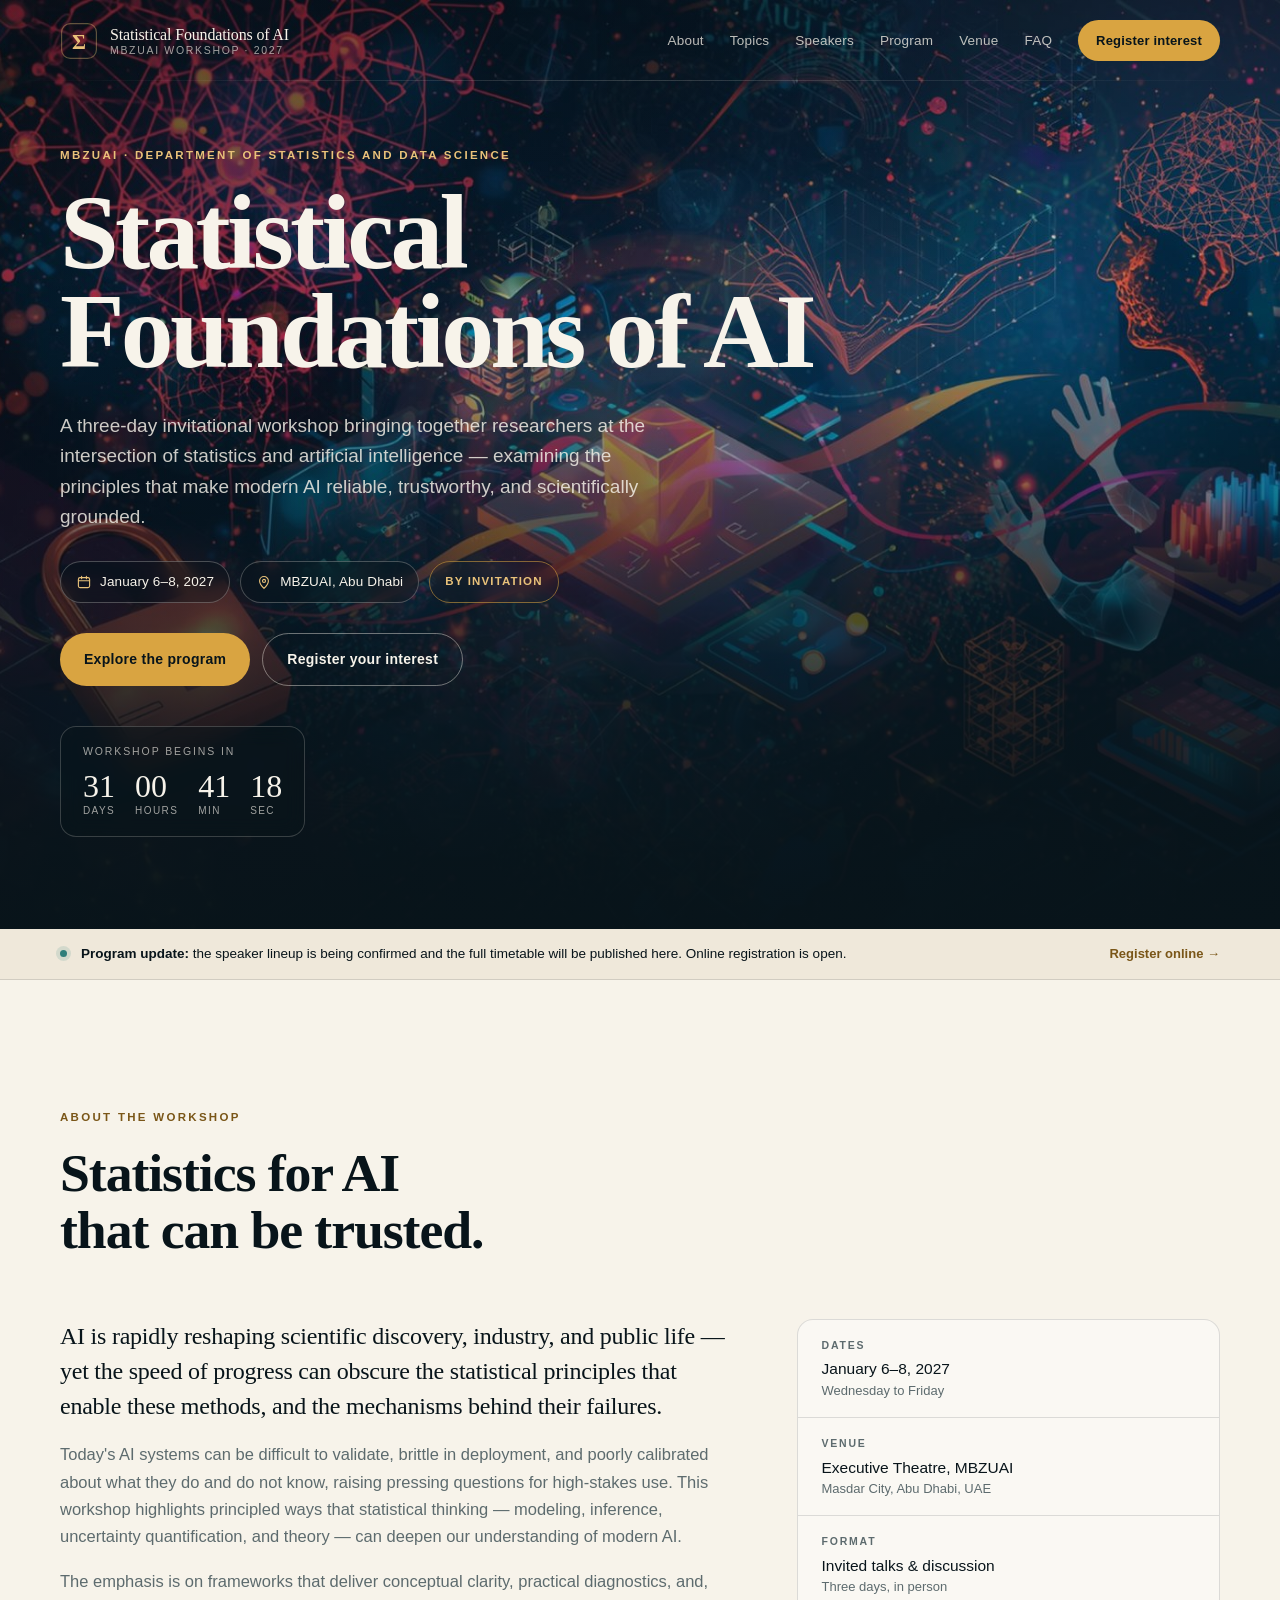
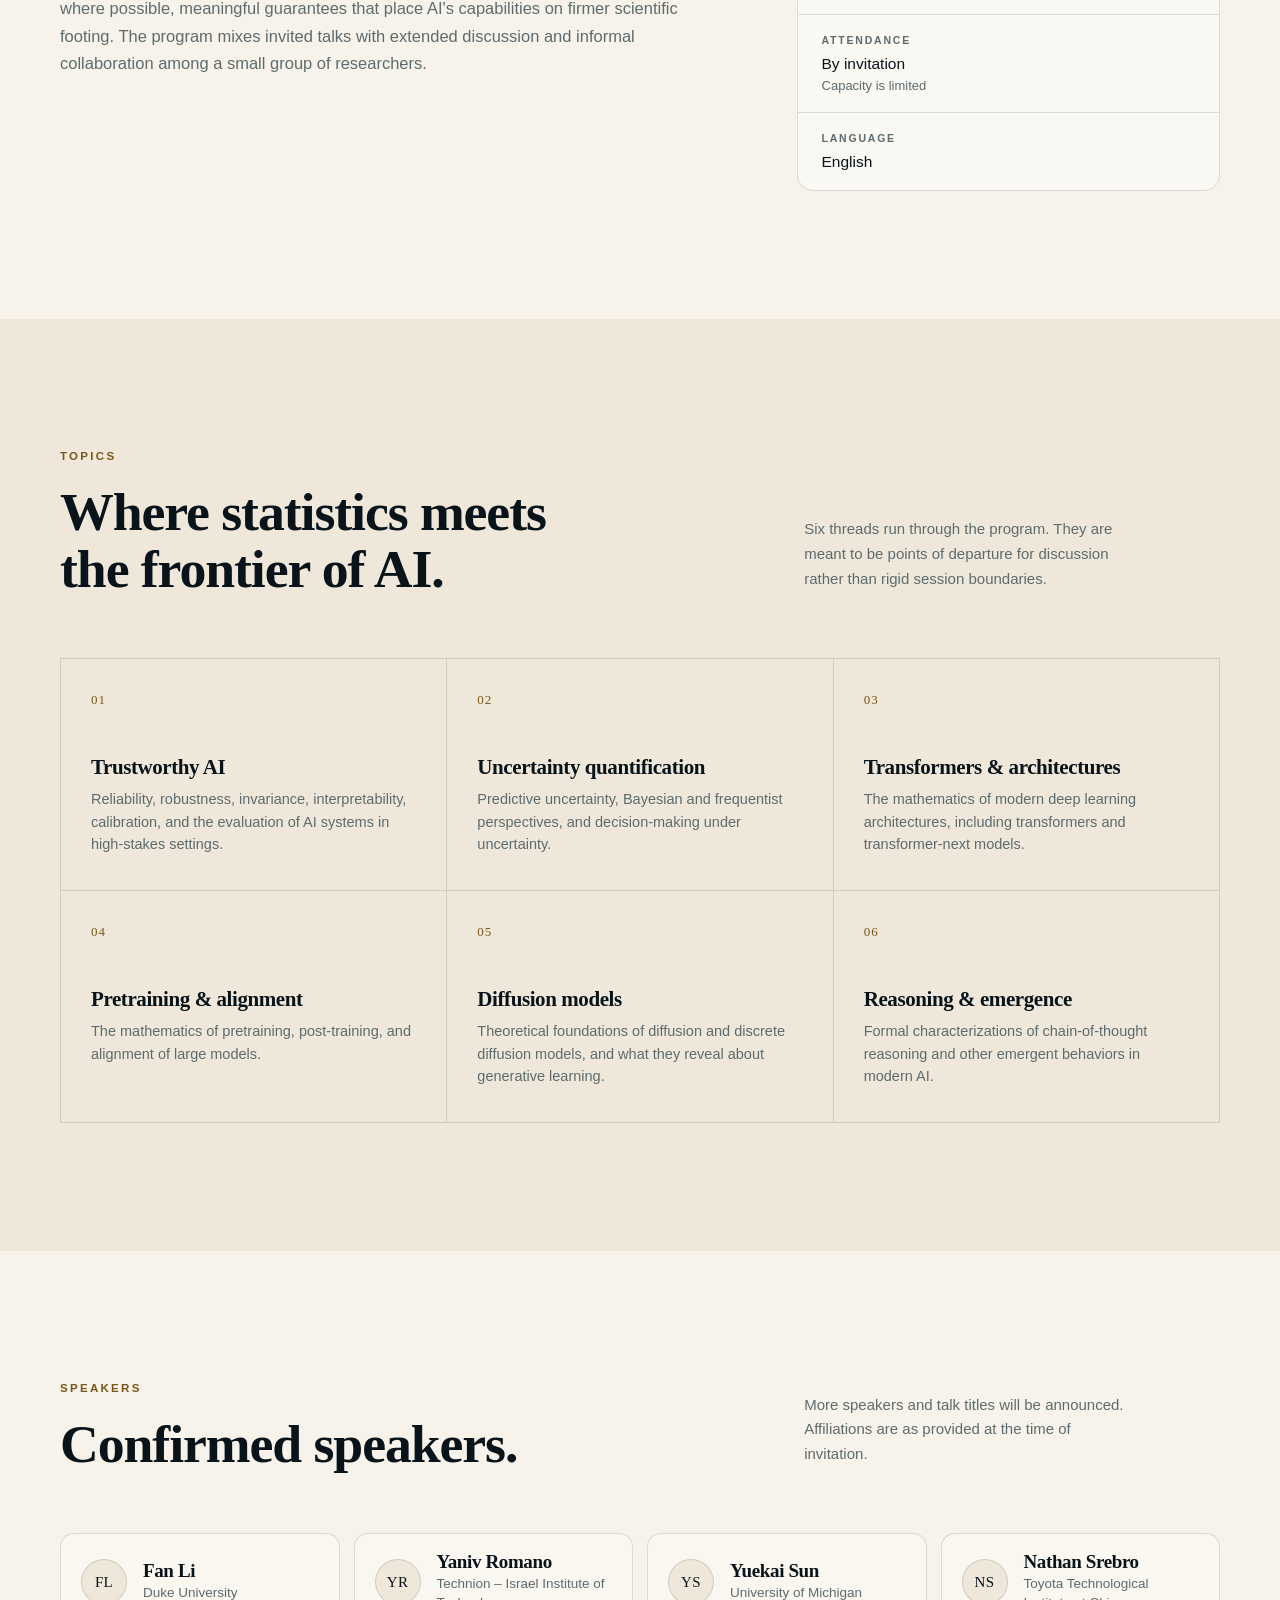
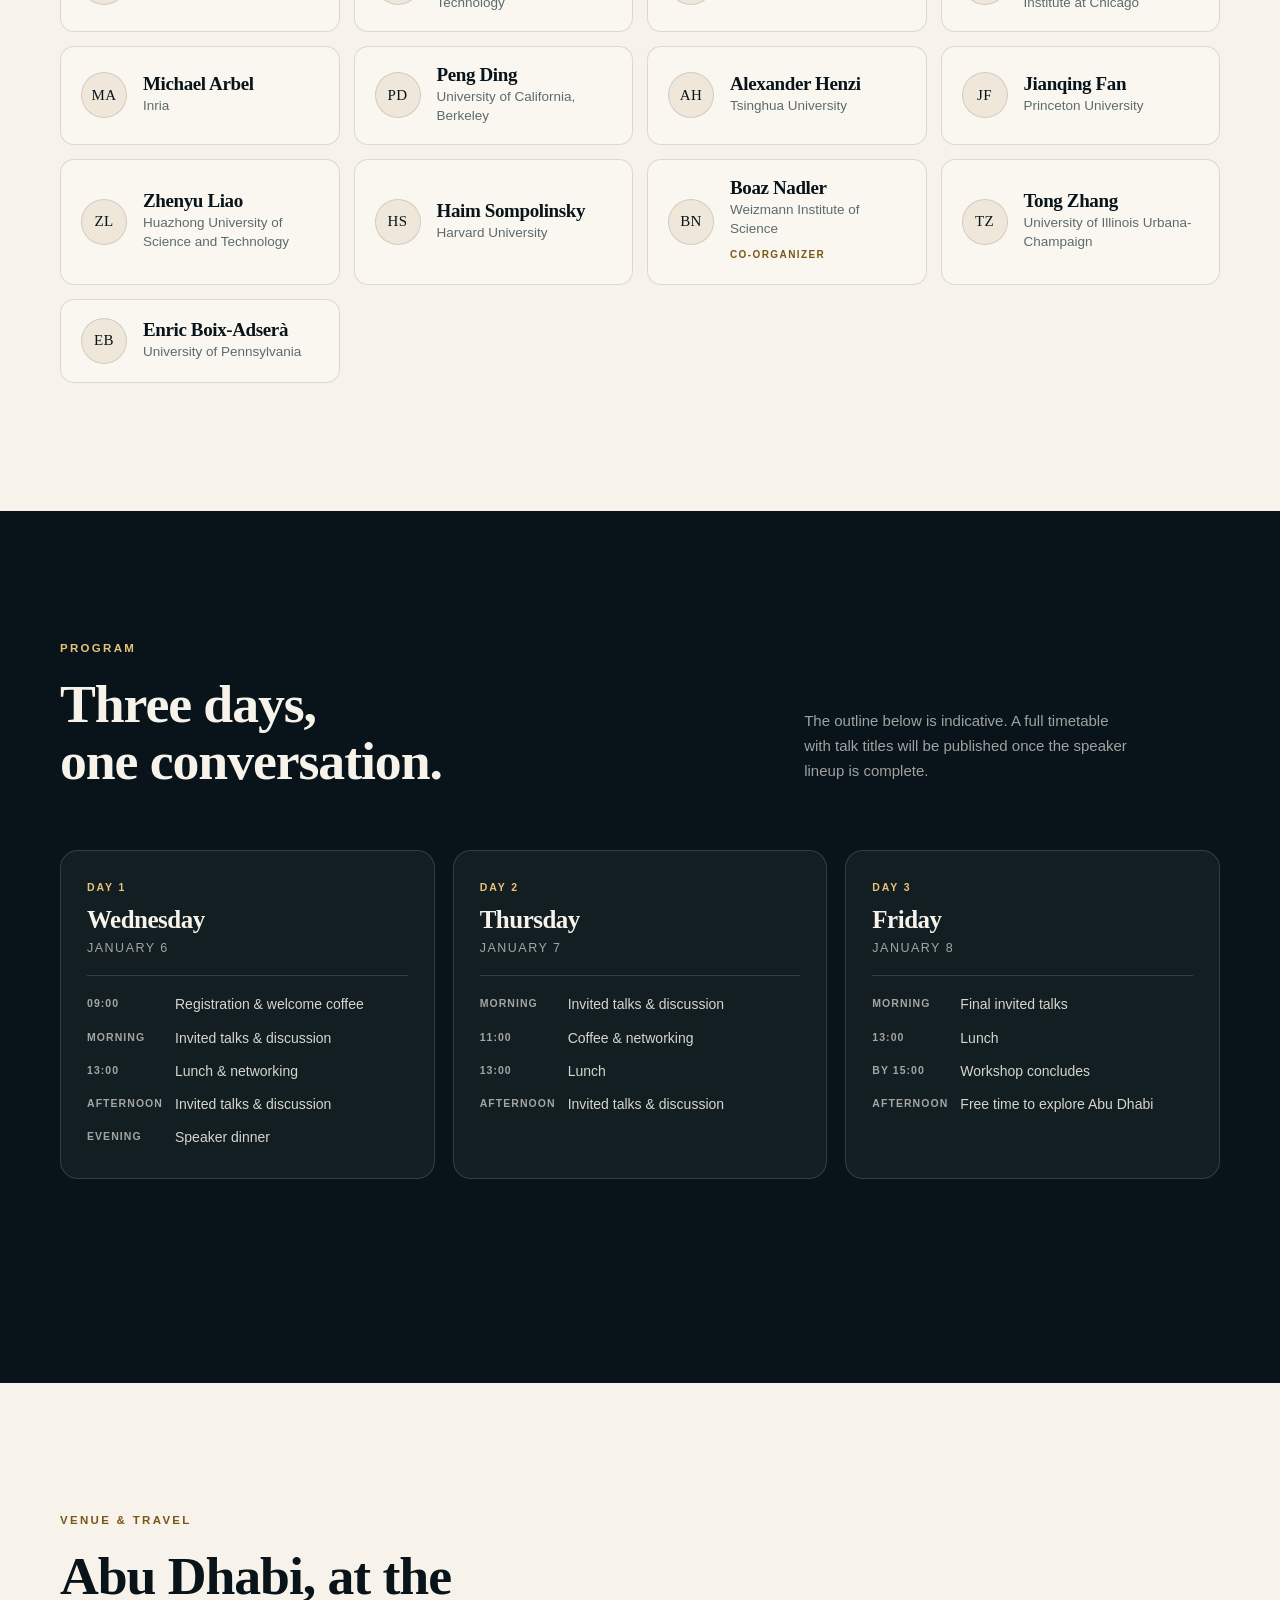
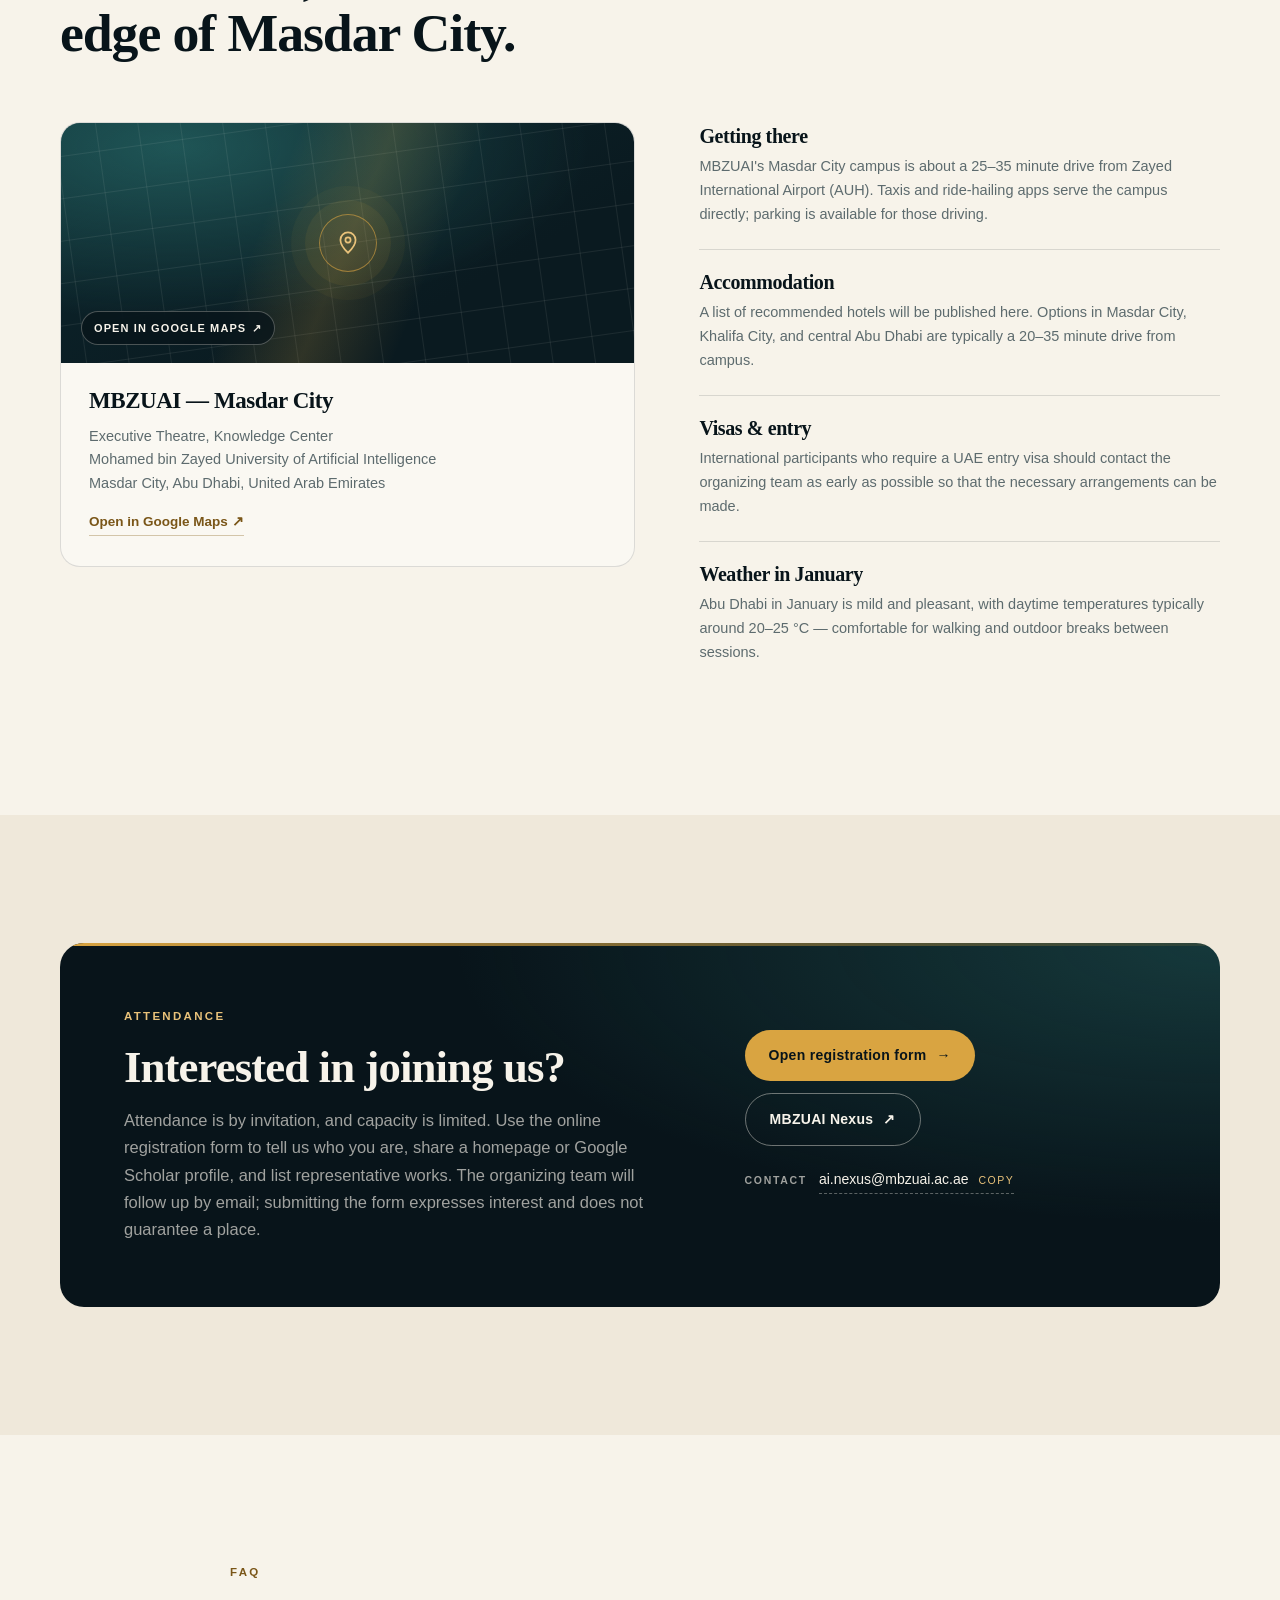
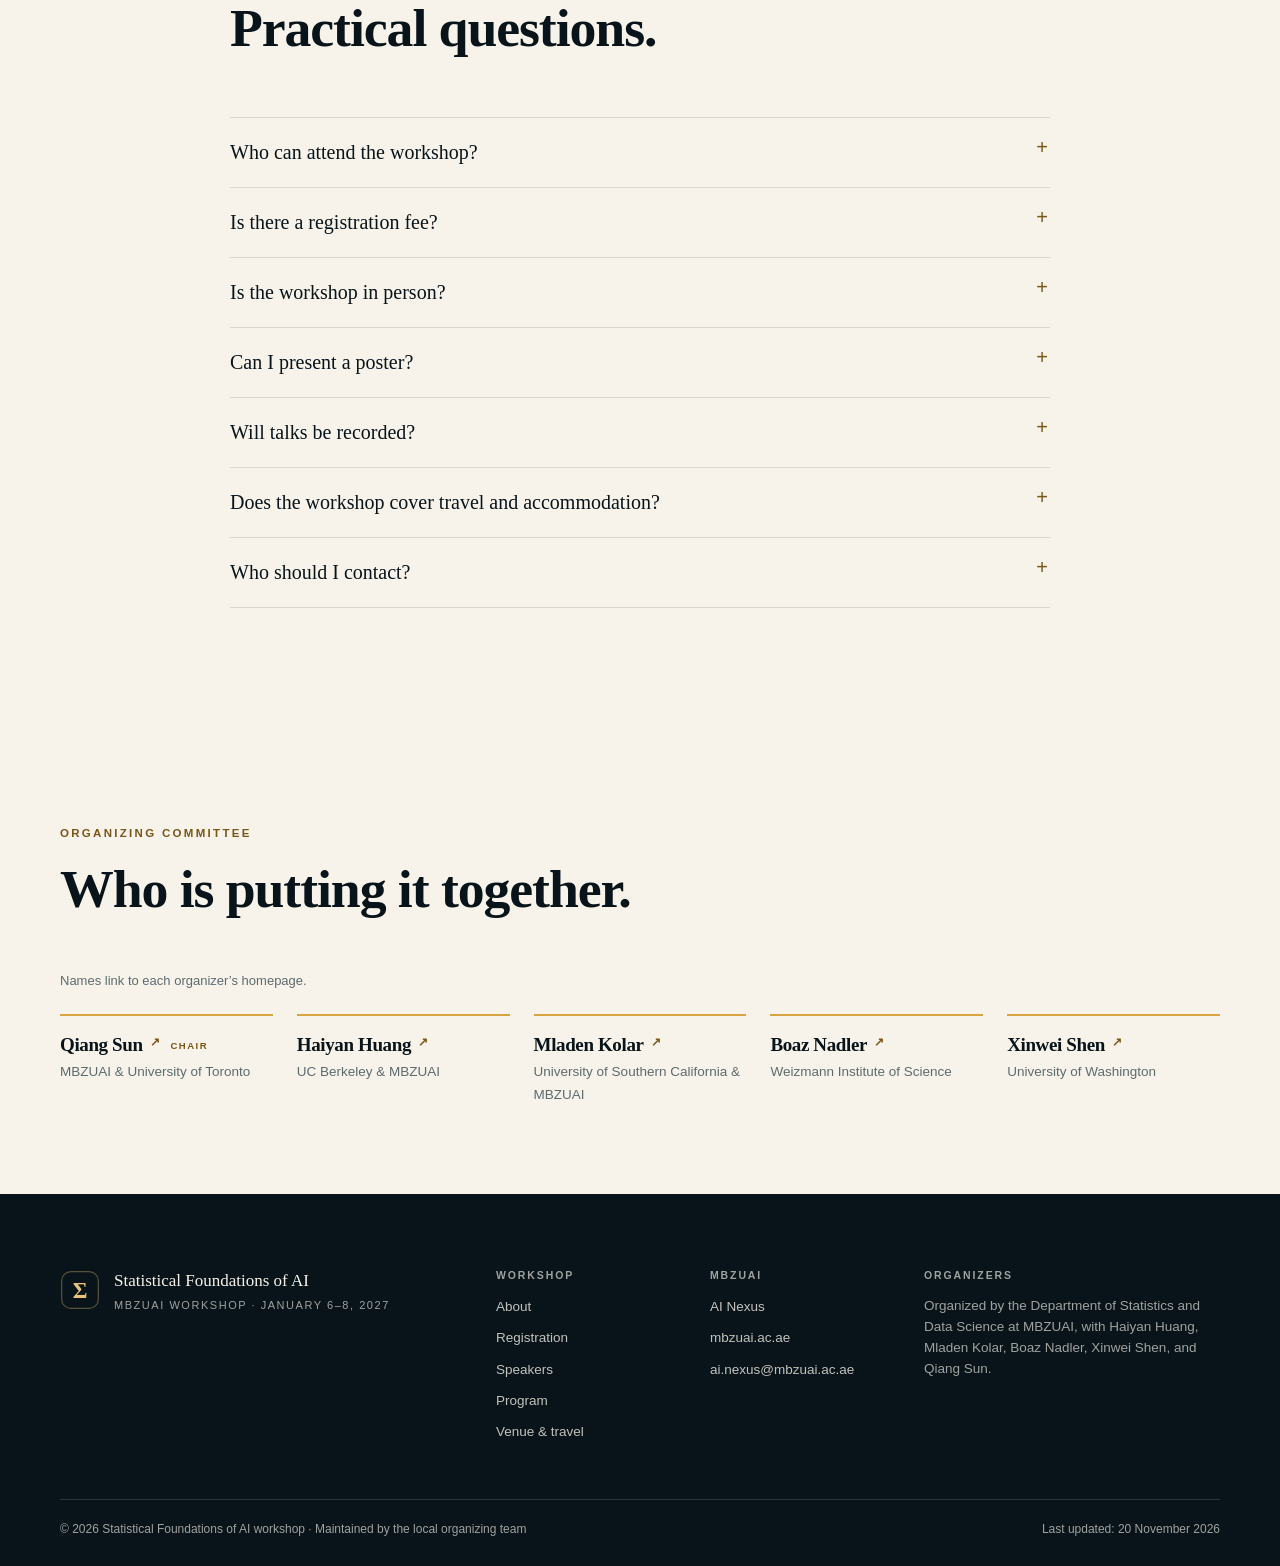
==== index.html @ e1aac590 "Add online registration form (FormSubmit to workshop chair) and thank-you page" ====
<!DOCTYPE html>
<html lang="en">
<head>
  <meta charset="utf-8">
  <meta name="viewport" content="width=device-width, initial-scale=1">
  <title>Statistical Foundations of AI · MBZUAI Workshop · January 6–8, 2027</title>
  <meta name="description" content="An invitation-only workshop at MBZUAI, Abu Dhabi, January 6–8, 2027, on the statistical foundations of modern AI: trustworthiness, uncertainty quantification, transformers, pretraining and alignment, diffusion models, and reasoning.">
  <meta name="theme-color" content="#08141a">
  <link rel="canonical" href="https://sfai-2027.vercel.app/">
  <meta name="color-scheme" content="dark light">
  <meta property="og:type" content="website">
  <meta property="og:url" content="https://sfai-2027.vercel.app/">
  <meta property="og:title" content="Statistical Foundations of AI · MBZUAI Workshop 2027">
  <meta property="og:description" content="January 6–8, 2027 · MBZUAI, Abu Dhabi. An invitation-only workshop on the statistical principles behind reliable, trustworthy AI.">
  <meta property="og:image" content="https://sfai-2027.vercel.app/assets/og.jpg">
  <meta property="og:image:width" content="1200">
  <meta property="og:image:height" content="630">
  <meta name="twitter:card" content="summary_large_image">
  <meta name="twitter:title" content="Statistical Foundations of AI · MBZUAI Workshop 2027">
  <meta name="twitter:description" content="January 6–8, 2027 · MBZUAI, Abu Dhabi. An invitation-only workshop on the statistical principles behind reliable, trustworthy AI.">
  <meta name="twitter:image" content="https://sfai-2027.vercel.app/assets/og.jpg">
  <link rel="icon" href="assets/favicon.svg" type="image/svg+xml">
  <link rel="apple-touch-icon" href="assets/apple-touch-icon.png">
  <link rel="preload" as="image" href="assets/hero.jpg">
  <link rel="stylesheet" href="assets/styles.css">
</head>
<body>
  <a class="skip-link" href="#main">Skip to content</a>

  <header class="site-header" id="site-header">
    <div class="shell header-inner">
      <a class="brand" href="#top" aria-label="Statistical Foundations of AI — home">
        <svg class="brand__mark" viewBox="0 0 48 48" aria-hidden="true" focusable="false">
          <rect x="2" y="2" width="44" height="44" rx="11" fill="none" stroke="currentColor" stroke-opacity=".38" stroke-width="1.5"/>
          <text x="24" y="33.5" text-anchor="middle" font-family="Georgia, 'Times New Roman', serif" font-size="27" font-weight="700" fill="currentColor">Σ</text>
        </svg>
        <span class="brand__text">
          <span class="brand__title">Statistical Foundations of AI</span>
          <span class="brand__sub">MBZUAI Workshop · 2027</span>
        </span>
      </a>

      <nav class="nav" id="nav" aria-label="Primary">
        <a href="#about">About</a>
        <a href="#topics">Topics</a>
        <a href="#speakers">Speakers</a>
        <a href="#program">Program</a>
        <a href="#venue">Venue</a>
        <a href="#faq">FAQ</a>
        <a class="nav__cta" href="register.html">Register interest</a>
      </nav>

      <button class="nav-toggle" id="nav-toggle" type="button" aria-expanded="false" aria-controls="nav" aria-label="Open menu">
        <span></span><span></span><span></span>
      </button>
    </div>
  </header>

  <main id="main">
    <section class="hero" id="top">
      <picture class="hero__media" aria-hidden="true">
        <source media="(max-width: 700px)" srcset="assets/hero-sm.jpg">
        <img src="assets/hero.jpg" alt="" width="1800" height="1012">
      </picture>
      <div class="hero__veil" aria-hidden="true"></div>

      <div class="shell hero__inner">
        <p class="eyebrow eyebrow--light" data-reveal>MBZUAI · Department of Statistics and Data Science</p>
        <h1 class="hero__title" data-reveal>Statistical <br>Foundations of&nbsp;AI</h1>
        <p class="hero__lede" data-reveal>
          A three-day invitational workshop bringing together researchers at the intersection of
          statistics and artificial intelligence — examining the principles that make modern AI
          reliable, trustworthy, and scientifically grounded.
        </p>

        <div class="hero__meta" data-reveal>
          <a class="chip chip--link" href="assets/stats-foundations-of-ai-2027.ics" download
             aria-label="Add January 6–8, 2027 to your calendar">
            <svg viewBox="0 0 20 20" aria-hidden="true"><rect x="3" y="4.5" width="14" height="12.5" rx="2" fill="none" stroke="currentColor" stroke-width="1.4"/><path d="M3 8.5h14M7 3v3M13 3v3" fill="none" stroke="currentColor" stroke-width="1.4" stroke-linecap="round"/></svg>
            January 6–8, 2027
          </a>
          <a class="chip chip--link" href="https://maps.google.com/?q=Mohamed+bin+Zayed+University+of+Artificial+Intelligence+Masdar+City"
             target="_blank" rel="noopener noreferrer"
             aria-label="Open MBZUAI, Abu Dhabi in Google Maps (opens in a new tab)">
            <svg viewBox="0 0 20 20" aria-hidden="true"><path d="M10 18s5.5-5.2 5.5-9.3A5.5 5.5 0 0 0 4.5 8.7C4.5 12.8 10 18 10 18Z" fill="none" stroke="currentColor" stroke-width="1.4"/><circle cx="10" cy="8.6" r="1.9" fill="none" stroke="currentColor" stroke-width="1.4"/></svg>
            MBZUAI, Abu Dhabi
          </a>
          <a class="chip chip--ghost chip--link" href="#register" aria-label="Attendance is by invitation — see registration information">
            By invitation
          </a>
        </div>

        <div class="hero__actions" data-reveal>
          <a class="btn btn--solid" href="#program">Explore the program</a>
          <a class="btn btn--line" href="register.html">Register your interest</a>
        </div>

        <div class="countdown" id="countdown" data-reveal hidden>
          <p class="countdown__label">Workshop begins in</p>
          <div class="countdown__units">
            <div class="countdown__unit"><span data-unit="days">--</span><small>days</small></div>
            <div class="countdown__unit"><span data-unit="hours">--</span><small>hours</small></div>
            <div class="countdown__unit"><span data-unit="minutes">--</span><small>min</small></div>
            <div class="countdown__unit"><span data-unit="seconds">--</span><small>sec</small></div>
          </div>
        </div>
      </div>
    </section>

    <div class="notice">
      <div class="shell notice__inner">
        <span class="notice__dot" aria-hidden="true"></span>
        <p><strong>Program update:</strong> the speaker lineup is being confirmed and the full timetable will be published here. Online registration is open.</p>
        <a href="register.html">Register online <span aria-hidden="true">→</span></a>
      </div>
    </div>

    <section class="section" id="about">
      <div class="shell">
        <div class="section-head" data-reveal>
          <p class="eyebrow">About the workshop</p>
          <h2 class="section-title">Statistics for AI that can be trusted.</h2>
        </div>

        <div class="about-grid">
          <div class="about-copy" data-reveal>
            <p class="lead">
              AI is rapidly reshaping scientific discovery, industry, and public life — yet the speed
              of progress can obscure the statistical principles that enable these methods, and the
              mechanisms behind their failures.
            </p>
            <p>
              Today's AI systems can be difficult to validate, brittle in deployment, and poorly
              calibrated about what they do and do not know, raising pressing questions for high-stakes
              use. This workshop highlights principled ways that statistical thinking — modeling,
              inference, uncertainty quantification, and theory — can deepen our understanding of
              modern AI.
            </p>
            <p>
              The emphasis is on frameworks that deliver conceptual clarity, practical diagnostics, and,
              where possible, meaningful guarantees that place AI's capabilities on firmer scientific
              footing. The program mixes invited talks with extended discussion and informal
              collaboration among a small group of researchers.
            </p>
          </div>

          <aside class="facts" aria-label="Key facts" data-reveal>
            <dl>
              <div class="fact">
                <dt>Dates</dt>
                <dd>January 6–8, 2027<br><span>Wednesday to Friday</span></dd>
              </div>
              <div class="fact">
                <dt>Venue</dt>
                <dd>Executive Theatre, MBZUAI<br><span>Masdar City, Abu Dhabi, UAE</span></dd>
              </div>
              <div class="fact">
                <dt>Format</dt>
                <dd>Invited talks &amp; discussion<br><span>Three days, in person</span></dd>
              </div>
              <div class="fact">
                <dt>Attendance</dt>
                <dd>By invitation<br><span>Capacity is limited</span></dd>
              </div>
              <div class="fact">
                <dt>Language</dt>
                <dd>English</dd>
              </div>
            </dl>
          </aside>
        </div>
      </div>
    </section>

    <section class="section section--tint" id="topics">
      <div class="shell">
        <div class="section-head section-head--split" data-reveal>
          <div>
            <p class="eyebrow">Topics</p>
            <h2 class="section-title">Where statistics meets the frontier of AI.</h2>
          </div>
          <p class="section-aside">Six threads run through the program. They are meant to be points of departure for discussion rather than rigid session boundaries.</p>
        </div>

        <ol class="topics">
          <li class="topic" data-reveal>
            <span class="topic__num" aria-hidden="true">01</span>
            <h3>Trustworthy AI</h3>
            <p>Reliability, robustness, invariance, interpretability, calibration, and the evaluation of AI systems in high-stakes settings.</p>
          </li>
          <li class="topic" data-reveal>
            <span class="topic__num" aria-hidden="true">02</span>
            <h3>Uncertainty quantification</h3>
            <p>Predictive uncertainty, Bayesian and frequentist perspectives, and decision-making under uncertainty.</p>
          </li>
          <li class="topic" data-reveal>
            <span class="topic__num" aria-hidden="true">03</span>
            <h3>Transformers &amp; architectures</h3>
            <p>The mathematics of modern deep learning architectures, including transformers and transformer-next models.</p>
          </li>
          <li class="topic" data-reveal>
            <span class="topic__num" aria-hidden="true">04</span>
            <h3>Pretraining &amp; alignment</h3>
            <p>The mathematics of pretraining, post-training, and alignment of large models.</p>
          </li>
          <li class="topic" data-reveal>
            <span class="topic__num" aria-hidden="true">05</span>
            <h3>Diffusion models</h3>
            <p>Theoretical foundations of diffusion and discrete diffusion models, and what they reveal about generative learning.</p>
          </li>
          <li class="topic" data-reveal>
            <span class="topic__num" aria-hidden="true">06</span>
            <h3>Reasoning &amp; emergence</h3>
            <p>Formal characterizations of chain-of-thought reasoning and other emergent behaviors in modern AI.</p>
          </li>
        </ol>
      </div>
    </section>

    <section class="section" id="speakers">
      <div class="shell">
        <div class="section-head section-head--split" data-reveal>
          <div>
            <p class="eyebrow">Speakers</p>
            <h2 class="section-title">Confirmed speakers.</h2>
          </div>
          <p class="section-aside">More speakers and talk titles will be announced. Affiliations are as provided at the time of invitation.</p>
        </div>

        <ul class="speakers">
          <li class="speaker" data-reveal>
            <span class="speaker__monogram" aria-hidden="true">FL</span>
            <div>
              <h3>Fan Li</h3>
              <p>Duke University</p>
            </div>
          </li>
          <li class="speaker" data-reveal>
            <span class="speaker__monogram" aria-hidden="true">YR</span>
            <div>
              <h3>Yaniv Romano</h3>
              <p>Technion – Israel Institute of Technology</p>
            </div>
          </li>
          <li class="speaker" data-reveal>
            <span class="speaker__monogram" aria-hidden="true">YS</span>
            <div>
              <h3>Yuekai Sun</h3>
              <p>University of Michigan</p>
            </div>
          </li>
          <li class="speaker" data-reveal>
            <span class="speaker__monogram" aria-hidden="true">NS</span>
            <div>
              <h3>Nathan Srebro</h3>
              <p>Toyota Technological Institute at Chicago</p>
            </div>
          </li>
          <li class="speaker" data-reveal>
            <span class="speaker__monogram" aria-hidden="true">MA</span>
            <div>
              <h3>Michael Arbel</h3>
              <p>Inria</p>
            </div>
          </li>
          <li class="speaker" data-reveal>
            <span class="speaker__monogram" aria-hidden="true">PD</span>
            <div>
              <h3>Peng Ding</h3>
              <p>University of California, Berkeley</p>
            </div>
          </li>
          <li class="speaker" data-reveal>
            <span class="speaker__monogram" aria-hidden="true">AH</span>
            <div>
              <h3>Alexander Henzi</h3>
              <p>Tsinghua University</p>
            </div>
          </li>
          <li class="speaker" data-reveal>
            <span class="speaker__monogram" aria-hidden="true">JF</span>
            <div>
              <h3>Jianqing Fan</h3>
              <p>Princeton University</p>
            </div>
          </li>
          <li class="speaker" data-reveal>
            <span class="speaker__monogram" aria-hidden="true">ZL</span>
            <div>
              <h3>Zhenyu Liao</h3>
              <p>Huazhong University of Science and Technology</p>
            </div>
          </li>
          <li class="speaker" data-reveal>
            <span class="speaker__monogram" aria-hidden="true">HS</span>
            <div>
              <h3>Haim Sompolinsky</h3>
              <p>Harvard University</p>
            </div>
          </li>
          <li class="speaker" data-reveal>
            <span class="speaker__monogram" aria-hidden="true">BN</span>
            <div>
              <h3>Boaz Nadler</h3>
              <p>Weizmann Institute of Science</p>
              <p class="speaker__tag">Co-organizer</p>
            </div>
          </li>
          <li class="speaker" data-reveal>
            <span class="speaker__monogram" aria-hidden="true">TZ</span>
            <div>
              <h3>Tong Zhang</h3>
              <p>University of Illinois Urbana-Champaign</p>
            </div>
          </li>
          <li class="speaker" data-reveal>
            <span class="speaker__monogram" aria-hidden="true">EB</span>
            <div>
              <h3>Enric Boix-Adserà</h3>
              <p>University of Pennsylvania</p>
            </div>
          </li>
        </ul>
      </div>
    </section>

    <section class="section section--dark" id="program">
      <div class="shell">
        <div class="section-head section-head--split" data-reveal>
          <div>
            <p class="eyebrow eyebrow--light">Program</p>
            <h2 class="section-title">Three days, one conversation.</h2>
          </div>
          <p class="section-aside">The outline below is indicative. A full timetable with talk titles will be published once the speaker lineup is complete.</p>
        </div>

        <div class="days">
          <article class="day" data-reveal>
            <header class="day__head">
              <span class="day__index">Day 1</span>
              <h3>Wednesday <span>January 6</span></h3>
            </header>
            <ul class="day__list">
              <li><span>09:00</span> Registration &amp; welcome coffee</li>
              <li><span>Morning</span> Invited talks &amp; discussion</li>
              <li><span>13:00</span> Lunch &amp; networking</li>
              <li><span>Afternoon</span> Invited talks &amp; discussion</li>
              <li><span>Evening</span> Speaker dinner</li>
            </ul>
          </article>

          <article class="day" data-reveal>
            <header class="day__head">
              <span class="day__index">Day 2</span>
              <h3>Thursday <span>January 7</span></h3>
            </header>
            <ul class="day__list">
              <li><span>Morning</span> Invited talks &amp; discussion</li>
              <li><span>11:00</span> Coffee &amp; networking</li>
              <li><span>13:00</span> Lunch</li>
              <li><span>Afternoon</span> Invited talks &amp; discussion</li>
            </ul>
          </article>

          <article class="day" data-reveal>
            <header class="day__head">
              <span class="day__index">Day 3</span>
              <h3>Friday <span>January 8</span></h3>
            </header>
            <ul class="day__list">
              <li><span>Morning</span> Final invited talks</li>
              <li><span>13:00</span> Lunch</li>
              <li><span>by 15:00</span> Workshop concludes</li>
              <li><span>Afternoon</span> Free time to explore Abu Dhabi</li>
            </ul>
          </article>
        </div>

        <p class="program-note" data-reveal>
          The Day 1 speaker dinner is by invitation. Poster session and discussion formats are being
          finalised; check back for the full program, <a href="assets/stats-foundations-of-ai-2027.ics" download>add the dates to your calendar</a>, or
          <a href="register.html">register your interest</a> to be notified.
        </p>
      </div>
    </section>

    <section class="section" id="venue">
      <div class="shell">
        <div class="section-head" data-reveal>
          <p class="eyebrow">Venue &amp; travel</p>
          <h2 class="section-title">Abu Dhabi, at the edge of Masdar City.</h2>
        </div>

        <div class="venue-grid">
          <div class="venue-card" data-reveal>
            <a class="venue-card__map" href="https://maps.google.com/?q=Mohamed+bin+Zayed+University+of+Artificial+Intelligence+Masdar+City" target="_blank" rel="noopener noreferrer" aria-label="Open MBZUAI in Google Maps (opens in a new tab)">
              <span class="venue-card__grid" aria-hidden="true"></span>
              <span class="venue-card__pin" aria-hidden="true">
                <svg viewBox="0 0 24 24" aria-hidden="true"><path d="M12 21s7-6.6 7-11.8A7 7 0 0 0 5 9.2C5 14.4 12 21 12 21Z" fill="none" stroke="currentColor" stroke-width="1.6"/><circle cx="12" cy="9.2" r="2.4" fill="none" stroke="currentColor" stroke-width="1.6"/></svg>
              </span>
              <span class="venue-card__map-label">Open in Google Maps <span aria-hidden="true">↗</span></span>
            </a>
            <div class="venue-card__body">
              <h3>MBZUAI — Masdar City</h3>
              <p class="venue-card__address">
                Executive Theatre, Knowledge Center<br>
                Mohamed bin Zayed University of Artificial Intelligence<br>
                Masdar City, Abu Dhabi, United Arab Emirates
              </p>
              <a class="text-link" href="https://maps.google.com/?q=Mohamed+bin+Zayed+University+of+Artificial+Intelligence+Masdar+City" target="_blank" rel="noopener noreferrer">
                Open in Google Maps <span aria-hidden="true">↗</span>
              </a>
            </div>
          </div>

          <div class="venue-info" data-reveal>
            <div class="venue-info__item">
              <h3>Getting there</h3>
              <p>MBZUAI's Masdar City campus is about a 25–35 minute drive from Zayed International Airport (AUH). Taxis and ride-hailing apps serve the campus directly; parking is available for those driving.</p>
            </div>
            <div class="venue-info__item">
              <h3>Accommodation</h3>
              <p>A list of recommended hotels will be published here. Options in Masdar City, Khalifa City, and central Abu Dhabi are typically a 20–35 minute drive from campus.</p>
            </div>
            <div class="venue-info__item">
              <h3>Visas &amp; entry</h3>
              <p>International participants who require a UAE entry visa should contact the organizing team as early as possible so that the necessary arrangements can be made.</p>
            </div>
            <div class="venue-info__item">
              <h3>Weather in January</h3>
              <p>Abu Dhabi in January is mild and pleasant, with daytime temperatures typically around 20–25&nbsp;°C — comfortable for walking and outdoor breaks between sessions.</p>
            </div>
          </div>
        </div>
      </div>
    </section>

    <section class="section section--tint" id="register">
      <div class="shell">
        <div class="register" data-reveal>
          <div class="register__copy">
            <p class="eyebrow">Attendance</p>
            <h2>Interested in joining us?</h2>
            <p>
              Attendance is by invitation, and capacity is limited. Use the online registration form to
              tell us who you are, share a homepage or Google Scholar profile, and list representative
              works. The organizing team will follow up by email; submitting the form expresses interest
              and does not guarantee a place.
            </p>
          </div>
          <div class="register__actions">
            <a class="btn btn--solid" href="register.html">
              Open registration form <span aria-hidden="true">→</span>
            </a>
            <a class="btn btn--line" href="https://ai-nexus.mbzuai.ac.ae/" target="_blank" rel="noopener noreferrer">
              MBZUAI Nexus <span aria-hidden="true">↗</span>
            </a>
            <p class="register__contact">
              <span>Contact</span>
              <button class="copy-email" type="button" data-email="ai.nexus@mbzuai.ac.ae">
                <span class="copy-email__text">ai.nexus@mbzuai.ac.ae</span>
                <span class="copy-email__hint" aria-live="polite">Copy</span>
              </button>
            </p>
            <p class="copy-status" role="status" aria-live="polite"></p>
          </div>
        </div>
      </div>
    </section>

    <section class="section" id="faq">
      <div class="shell shell--narrow">
        <div class="section-head" data-reveal>
          <p class="eyebrow">FAQ</p>
          <h2 class="section-title">Practical questions.</h2>
        </div>

        <div class="faq" data-reveal>
          <details>
            <summary>Who can attend the workshop?</summary>
            <p>Attendance is by invitation. The workshop is designed for invited speakers, poster presenters, and a limited number of participants from MBZUAI and the wider research community. If you would like to attend, email the organizing team.</p>
          </details>
          <details>
            <summary>Is there a registration fee?</summary>
            <p>There is no registration fee. Attendance is by invitation, and capacity is limited.</p>
          </details>
          <details>
            <summary>Is the workshop in person?</summary>
            <p>Yes. The workshop will be held in person at MBZUAI's Masdar City campus in Abu Dhabi.</p>
          </details>
          <details>
            <summary>Can I present a poster?</summary>
            <p>A poster session is planned. Poster invitations are handled by the organizing team; details will be announced here. You can also register your interest by email.</p>
          </details>
          <details>
            <summary>Will talks be recorded?</summary>
            <p>Select sessions may be recorded and published after the workshop, subject to each speaker's consent. Recording details will be confirmed closer to the event.</p>
          </details>
          <details>
            <summary>Does the workshop cover travel and accommodation?</summary>
            <p>For invited speakers, the organizers arrange travel and accommodation. Other participants are responsible for their own travel arrangements.</p>
          </details>
          <details>
            <summary>Who should I contact?</summary>
            <p>Email <a href="mailto:ai.nexus@mbzuai.ac.ae">ai.nexus@mbzuai.ac.ae</a> with the subject line “Stats Foundations of AI 2027”, or contact the chair, Qiang Sun, through MBZUAI.</p>
          </details>
        </div>
      </div>
    </section>

    <section class="section section--tight" id="organizers">
      <div class="shell">
        <div class="section-head" data-reveal>
          <p class="eyebrow">Organizing committee</p>
          <h2 class="section-title">Who is putting it together.</h2>
        </div>
        <p class="organizers-note">Names link to each organizer’s homepage.</p>
        <ul class="organizers">
          <li data-reveal>
            <h3><a class="organizer-link" href="https://sites.google.com/view/qsun" target="_blank" rel="noopener noreferrer" title="Qiang Sun — homepage">Qiang Sun <span class="organizer-link__icon" aria-hidden="true">↗</span></a> <span class="role">Chair</span></h3>
            <p>MBZUAI &amp; University of Toronto</p>
          </li>
          <li data-reveal>
            <h3><a class="organizer-link" href="https://statistics.berkeley.edu/people/haiyan-huang" target="_blank" rel="noopener noreferrer" title="Haiyan Huang — UC Berkeley profile">Haiyan Huang <span class="organizer-link__icon" aria-hidden="true">↗</span></a></h3>
            <p>UC Berkeley &amp; MBZUAI</p>
          </li>
          <li data-reveal>
            <h3><a class="organizer-link" href="https://mkolar.coffeejunkies.org/" target="_blank" rel="noopener noreferrer" title="Mladen Kolar — homepage">Mladen Kolar <span class="organizer-link__icon" aria-hidden="true">↗</span></a></h3>
            <p>University of Southern California &amp; MBZUAI</p>
          </li>
          <li data-reveal>
            <h3><a class="organizer-link" href="https://www.weizmann.ac.il/math/nadler/" target="_blank" rel="noopener noreferrer" title="Boaz Nadler — Weizmann homepage">Boaz Nadler <span class="organizer-link__icon" aria-hidden="true">↗</span></a></h3>
            <p>Weizmann Institute of Science</p>
          </li>
          <li data-reveal>
            <h3><a class="organizer-link" href="https://xinweishen.netlify.app/" target="_blank" rel="noopener noreferrer" title="Xinwei Shen — homepage">Xinwei Shen <span class="organizer-link__icon" aria-hidden="true">↗</span></a></h3>
            <p>University of Washington</p>
          </li>
        </ul>
      </div>
    </section>
  </main>

  <footer class="site-footer">
    <div class="shell footer-grid">
      <div class="footer-brand">
        <svg class="brand__mark" viewBox="0 0 48 48" aria-hidden="true" focusable="false">
          <rect x="2" y="2" width="44" height="44" rx="11" fill="none" stroke="currentColor" stroke-opacity=".35" stroke-width="1.5"/>
          <text x="24" y="33.5" text-anchor="middle" font-family="Georgia, 'Times New Roman', serif" font-size="27" font-weight="700" fill="currentColor">Σ</text>
        </svg>
        <p>Statistical Foundations of AI<br><span>MBZUAI Workshop · January 6–8, 2027</span></p>
      </div>

      <div class="footer-col">
        <h4>Workshop</h4>
        <a href="#about">About</a>
        <a href="register.html">Registration</a>
        <a href="#speakers">Speakers</a>
        <a href="#program">Program</a>
        <a href="#venue">Venue &amp; travel</a>
      </div>

      <div class="footer-col">
        <h4>MBZUAI</h4>
        <a href="https://ai-nexus.mbzuai.ac.ae/" target="_blank" rel="noopener noreferrer">AI Nexus</a>
        <a href="https://mbzuai.ac.ae/" target="_blank" rel="noopener noreferrer">mbzuai.ac.ae</a>
        <a href="mailto:ai.nexus@mbzuai.ac.ae">ai.nexus@mbzuai.ac.ae</a>
      </div>

      <div class="footer-col footer-col--wide">
        <h4>Organizers</h4>
        <p>Organized by the Department of Statistics and Data Science at MBZUAI, with Haiyan Huang, Mladen Kolar, Boaz Nadler, Xinwei Shen, and Qiang Sun.</p>
      </div>
    </div>
    <div class="shell footer-bottom">
      <p>© <span id="year">2026</span> Statistical Foundations of AI workshop · Maintained by the local organizing team</p>
      <p class="footer-updated">Last updated: 20 November 2026</p>
    </div>
  </footer>

  <script src="assets/main.js" defer></script>

  <script type="application/ld+json">
  {
    "@context": "https://schema.org",
    "@type": "Event",
    "name": "Statistical Foundations of AI",
    "description": "An invitational workshop at MBZUAI on the statistical foundations of modern AI: trustworthiness, uncertainty quantification, transformers, pretraining and alignment, diffusion models, and reasoning.",
    "startDate": "2027-01-06T09:00:00+04:00",
    "endDate": "2027-01-08T15:00:00+04:00",
    "eventAttendanceMode": "https://schema.org/OfflineEventAttendanceMode",
    "eventStatus": "https://schema.org/EventScheduled",
    "location": {
      "@type": "Place",
      "name": "MBZUAI — Masdar City",
      "address": {
        "@type": "PostalAddress",
        "streetAddress": "Executive Theatre, Knowledge Center, Masdar City",
        "addressLocality": "Abu Dhabi",
        "addressCountry": "AE"
      }
    },
    "organizer": [
      { "@type": "Organization", "name": "MBZUAI Department of Statistics and Data Science", "url": "https://mbzuai.ac.ae/" },
      { "@type": "Person", "name": "Qiang Sun" }
    ],
    "image": "https://sfai-2027.vercel.app/assets/og.jpg",
    "url": "https://sfai-2027.vercel.app/"
  }
  </script>
</body>
</html>
---- assets/styles.css ----
/* ==========================================================================
   Statistical Foundations of AI — MBZUAI Workshop, January 6–8, 2027
   ========================================================================== */

:root {
  --ink: #08141a;
  --ink-soft: #0d2026;
  --ink-3: #143038;
  --paper: #f7f3ea;
  --paper-2: #efe8da;
  --sand: #e6dbc5;
  --amber: #d9a441;
  --amber-soft: #e9c27a;
  --amber-ink: #7a5618;
  --teal: #2f7e7a;
  --muted: #5d6b6e;
  --muted-light: rgba(247, 243, 234, 0.64);
  --line: rgba(8, 20, 26, 0.13);
  --line-light: rgba(247, 243, 234, 0.15);

  --serif: "Iowan Old Style", "Charter", "Georgia", "Times New Roman", serif;
  --sans: -apple-system, BlinkMacSystemFont, "Segoe UI", "Helvetica Neue", Arial, sans-serif;

  --shell: 1160px;
  --gutter: clamp(20px, 5vw, 52px);
  --radius: 16px;
}

*,
*::before,
*::after { box-sizing: border-box; }

html {
  scroll-behavior: smooth;
  -webkit-text-size-adjust: 100%;
}

body {
  margin: 0;
  background: var(--paper);
  color: var(--ink);
  font-family: var(--sans);
  font-size: 16.5px;
  line-height: 1.65;
  -webkit-font-smoothing: antialiased;
  text-rendering: optimizeLegibility;
}

::selection { background: var(--amber); color: var(--ink); }

img { max-width: 100%; display: block; }

a { color: inherit; }

h1, h2, h3, h4 {
  margin: 0;
  font-family: var(--serif);
  font-weight: 600;
  line-height: 1.06;
  letter-spacing: -0.02em;
}

p { margin: 0; }

ul, ol { margin: 0; padding: 0; }

button { font: inherit; }

:focus-visible {
  outline: 2px solid var(--amber);
  outline-offset: 3px;
  border-radius: 4px;
}

.shell {
  width: min(var(--shell), calc(100% - var(--gutter) * 2));
  margin-inline: auto;
}

.shell--narrow { width: min(820px, calc(100% - var(--gutter) * 2)); }

.skip-link {
  position: fixed;
  top: 10px;
  left: 10px;
  z-index: 200;
  padding: 10px 16px;
  border-radius: 8px;
  background: var(--amber);
  color: var(--ink);
  font-size: 14px;
  font-weight: 600;
  text-decoration: none;
  transform: translateY(-200%);
  transition: transform 0.2s ease;
}
.skip-link:focus { transform: none; }

/* --------------------------------------------------------------------------
   Header
   -------------------------------------------------------------------------- */

.site-header {
  position: fixed;
  inset: 0 0 auto 0;
  z-index: 100;
  padding-block: 20px;
  color: var(--paper);
  transition: background 0.35s ease, padding 0.35s ease, box-shadow 0.35s ease;
}

.site-header::after {
  content: "";
  position: absolute;
  inset: auto 0 0 0;
  height: 1px;
  background: linear-gradient(90deg, transparent, rgba(247, 243, 234, 0.18), transparent);
  opacity: 1;
  transition: opacity 0.3s ease;
}

.site-header.is-scrolled {
  padding-block: 12px;
  background: rgba(8, 20, 26, 0.9);
  -webkit-backdrop-filter: blur(14px);
  backdrop-filter: blur(14px);
  box-shadow: 0 10px 40px rgba(0, 0, 0, 0.28);
}

.site-header.is-scrolled::after { opacity: 0; }

.header-inner {
  display: flex;
  align-items: center;
  justify-content: space-between;
  gap: 24px;
}

.brand {
  display: inline-flex;
  align-items: center;
  gap: 12px;
  text-decoration: none;
  min-width: 0;
}

.brand__mark {
  width: 38px;
  height: 38px;
  flex: none;
  color: var(--amber-soft);
}

.brand__text { display: grid; line-height: 1.2; }

.brand__title {
  font-family: var(--serif);
  font-size: 16px;
  letter-spacing: -0.01em;
  white-space: nowrap;
}

.brand__sub {
  font-size: 10.5px;
  letter-spacing: 0.16em;
  text-transform: uppercase;
  color: var(--muted-light);
  white-space: nowrap;
}

.nav {
  display: flex;
  align-items: center;
  gap: 26px;
}

.nav > a {
  font-size: 13.5px;
  letter-spacing: 0.015em;
  text-decoration: none;
  color: rgba(247, 243, 234, 0.76);
  transition: color 0.2s ease;
}

.nav > a:hover { color: var(--paper); }

.nav .nav__cta {
  color: var(--ink);
  background: var(--amber);
  padding: 10px 18px;
  border-radius: 999px;
  font-weight: 600;
  font-size: 13px;
  transition: background 0.2s ease, transform 0.2s ease;
}

.nav .nav__cta:hover {
  background: var(--amber-soft);
  transform: translateY(-1px);
}

.nav-toggle {
  display: none;
  width: 42px;
  height: 42px;
  padding: 11px 9px;
  border: 1px solid rgba(247, 243, 234, 0.28);
  border-radius: 10px;
  background: transparent;
  cursor: pointer;
  flex-direction: column;
  justify-content: space-between;
}

.nav-toggle span {
  display: block;
  height: 1.5px;
  background: var(--paper);
  border-radius: 2px;
  transition: transform 0.25s ease, opacity 0.2s ease;
}

.nav-toggle[aria-expanded="true"] span:nth-child(1) { transform: translateY(7px) rotate(45deg); }
.nav-toggle[aria-expanded="true"] span:nth-child(2) { opacity: 0; }
.nav-toggle[aria-expanded="true"] span:nth-child(3) { transform: translateY(-7px) rotate(-45deg); }

/* --------------------------------------------------------------------------
   Hero
   -------------------------------------------------------------------------- */

.hero {
  position: relative;
  display: flex;
  align-items: flex-end;
  min-height: min(940px, 100svh);
  padding: calc(120px + 2vw) 0 clamp(56px, 8vw, 92px);
  color: var(--paper);
  overflow: hidden;
  background: var(--ink);
}

.hero__media {
  position: absolute;
  inset: 0;
  z-index: 0;
}

.hero__media img {
  width: 100%;
  height: 100%;
  object-fit: cover;
  object-position: center;
}

.hero__veil {
  position: absolute;
  inset: 0;
  z-index: 1;
  background:
    linear-gradient(180deg, rgba(8, 20, 26, 0.42) 0%, rgba(8, 20, 26, 0.12) 32%, rgba(8, 20, 26, 0.72) 74%, rgba(8, 20, 26, 0.96) 100%),
    radial-gradient(120% 80% at 15% 20%, rgba(8, 20, 26, 0.35), transparent 60%);
}

.hero__inner {
  position: relative;
  z-index: 2;
  min-width: 0;
  width: min(var(--shell), calc(100% - var(--gutter) * 2));
}

.eyebrow {
  margin: 0 0 18px;
  font-size: 11.5px;
  font-weight: 600;
  letter-spacing: 0.2em;
  text-transform: uppercase;
  color: var(--amber-ink);
}

.eyebrow--light { color: var(--amber-soft); }

.hero__title {
  max-width: 15ch;
  font-size: clamp(3.1rem, 8.6vw, 6.6rem);
  line-height: 0.94;
  letter-spacing: -0.035em;
  font-weight: 600;
  text-wrap: balance;
  margin-bottom: clamp(20px, 3vw, 30px);
}

.hero__lede {
  max-width: 620px;
  font-size: clamp(16px, 1.5vw, 19px);
  line-height: 1.6;
  color: rgba(247, 243, 234, 0.82);
}

.hero__meta {
  display: flex;
  flex-wrap: wrap;
  gap: 10px;
  margin-top: 28px;
}

.chip {
  display: inline-flex;
  align-items: center;
  gap: 8px;
  padding: 9px 15px;
  border: 1px solid rgba(247, 243, 234, 0.26);
  border-radius: 999px;
  background: rgba(8, 20, 26, 0.32);
  -webkit-backdrop-filter: blur(8px);
  backdrop-filter: blur(8px);
  font-size: 13.5px;
  letter-spacing: 0.01em;
  color: var(--paper);
}

.chip svg { width: 16px; height: 16px; flex: none; color: var(--amber-soft); }

a.chip { text-decoration: none; }

.chip--link {
  cursor: pointer;
  transition: background 0.2s ease, border-color 0.2s ease, color 0.2s ease, transform 0.2s ease;
}

.chip--link:hover,
.chip--link:focus-visible {
  background: rgba(217, 164, 65, 0.22);
  border-color: var(--amber);
  transform: translateY(-1px);
}

.chip--ghost.chip--link:hover,
.chip--ghost.chip--link:focus-visible {
  color: var(--amber-soft);
}

.chip--ghost {
  background: transparent;
  border-color: rgba(217, 164, 65, 0.55);
  color: var(--amber-soft);
  letter-spacing: 0.1em;
  text-transform: uppercase;
  font-size: 11.5px;
  font-weight: 600;
}

.hero__actions {
  display: flex;
  flex-wrap: wrap;
  gap: 12px;
  margin-top: 30px;
}

.btn {
  display: inline-flex;
  align-items: center;
  gap: 10px;
  padding: 14px 24px;
  border-radius: 999px;
  font-size: 14px;
  font-weight: 600;
  letter-spacing: 0.02em;
  text-decoration: none;
  transition: transform 0.2s ease, background 0.2s ease, border-color 0.2s ease, color 0.2s ease;
}

.btn--solid {
  background: var(--amber);
  color: var(--ink);
}

.btn--solid:hover {
  background: var(--amber-soft);
  transform: translateY(-2px);
}

.btn--solid.is-copied {
  background: var(--teal);
  color: var(--paper);
}

.btn--line {
  border: 1px solid rgba(247, 243, 234, 0.42);
  color: var(--paper);
}

.btn--line:hover {
  border-color: var(--paper);
  background: rgba(247, 243, 234, 0.08);
  transform: translateY(-2px);
}

.btn--dark-text { color: var(--ink); border-color: rgba(8, 20, 26, 0.3); }
.btn--dark-text:hover { border-color: var(--ink); background: rgba(8, 20, 26, 0.06); }

.countdown {
  display: inline-grid;
  gap: 10px;
  margin-top: 40px;
  padding: 16px 22px;
  border: 1px solid rgba(247, 243, 234, 0.2);
  border-radius: 16px;
  background: rgba(8, 20, 26, 0.4);
  -webkit-backdrop-filter: blur(10px);
  backdrop-filter: blur(10px);
}

.countdown[hidden] { display: none; }

.countdown__label {
  margin: 0;
  font-size: 10.5px;
  letter-spacing: 0.18em;
  text-transform: uppercase;
  color: var(--muted-light);
}

.countdown__units {
  display: flex;
  align-items: baseline;
  gap: 20px;
}

.countdown__unit { display: grid; gap: 1px; }

.countdown__unit span {
  font-family: var(--serif);
  font-size: clamp(24px, 3.4vw, 32px);
  line-height: 1;
  font-variant-numeric: tabular-nums;
  color: var(--paper);
}

.countdown__unit small {
  font-size: 10px;
  letter-spacing: 0.14em;
  text-transform: uppercase;
  color: var(--muted-light);
}

/* --------------------------------------------------------------------------
   Notice band
   -------------------------------------------------------------------------- */

.notice {
  background: var(--paper-2);
  border-bottom: 1px solid var(--line);
}

.notice__inner {
  display: flex;
  align-items: center;
  gap: 14px;
  padding-block: 14px;
  font-size: 13.5px;
  color: var(--ink);
}

.notice__dot {
  width: 7px;
  height: 7px;
  flex: none;
  border-radius: 50%;
  background: var(--teal);
  box-shadow: 0 0 0 4px rgba(47, 126, 122, 0.14);
}

.notice p { margin: 0; flex: 1; }
.notice p strong { font-weight: 600; }

.notice a {
  flex: none;
  font-size: 13px;
  font-weight: 600;
  color: var(--amber-ink);
  text-decoration: none;
  white-space: nowrap;
}

.notice a:hover { text-decoration: underline; }

/* --------------------------------------------------------------------------
   Sections
   -------------------------------------------------------------------------- */

.section {
  padding-block: clamp(72px, 10vw, 128px);
  scroll-margin-top: 90px;
}

.section--tint { background: var(--paper-2); }
.section--tight { padding-block: clamp(56px, 7vw, 88px); }

.section--dark {
  background: var(--ink);
  color: var(--paper);
}

.section-head { margin-bottom: clamp(36px, 5vw, 60px); }

.section-head--split {
  display: grid;
  grid-template-columns: minmax(0, 1.25fr) minmax(0, 0.75fr);
  align-items: end;
  gap: clamp(24px, 4vw, 56px);
}

.section-title {
  max-width: 22ch;
  font-size: clamp(2rem, 4.2vw, 3.5rem);
  text-wrap: balance;
}

.section-aside {
  max-width: 40ch;
  font-size: 15px;
  color: var(--muted);
  padding-bottom: 6px;
}

.section--dark .section-aside { color: var(--muted-light); }

.lead {
  font-family: var(--serif);
  font-size: clamp(1.2rem, 2vw, 1.5rem);
  line-height: 1.45;
  letter-spacing: -0.01em;
}

/* About */

.about-grid {
  display: grid;
  grid-template-columns: minmax(0, 1.35fr) minmax(300px, 0.85fr);
  gap: clamp(32px, 5vw, 72px);
  align-items: start;
}

.about-copy p + p { margin-top: 18px; }
.about-copy p:not(.lead) { color: var(--muted); }

.facts {
  border: 1px solid var(--line);
  border-radius: var(--radius);
  background: rgba(255, 255, 255, 0.44);
  overflow: hidden;
}

.facts dl { margin: 0; }

.fact {
  display: grid;
  gap: 4px;
  padding: 17px 24px;
}

.fact + .fact { border-top: 1px solid var(--line); }

.fact dt {
  font-size: 10.5px;
  font-weight: 600;
  letter-spacing: 0.17em;
  text-transform: uppercase;
  color: var(--muted);
}

.fact dd {
  margin: 0;
  font-size: 15.5px;
  line-height: 1.4;
}

.fact dd span {
  display: block;
  font-size: 13px;
  color: var(--muted);
  margin-top: 2px;
}

/* Topics */

.topics {
  list-style: none;
  display: grid;
  grid-template-columns: repeat(3, minmax(0, 1fr));
  border-top: 1px solid var(--line);
  border-left: 1px solid var(--line);
}

.topic {
  position: relative;
  padding: 30px 30px 34px;
  border-right: 1px solid var(--line);
  border-bottom: 1px solid var(--line);
  background: transparent;
  transition: background 0.25s ease;
}

.topic__num {
  display: block;
  font-family: var(--serif);
  font-size: 13px;
  letter-spacing: 0.08em;
  color: var(--amber-ink);
  margin-bottom: 46px;
}

.topic h3 {
  font-size: 21px;
  margin-bottom: 10px;
}

.topic p {
  font-size: 14.5px;
  color: var(--muted);
  line-height: 1.55;
}

/* Speakers */

.speakers {
  list-style: none;
  display: grid;
  grid-template-columns: repeat(auto-fill, minmax(252px, 1fr));
  gap: 14px;
}

.speaker {
  display: flex;
  align-items: center;
  gap: 16px;
  padding: 18px 20px;
  border: 1px solid var(--line);
  border-radius: 14px;
  background: rgba(255, 255, 255, 0.36);
  transition: transform 0.22s ease, background 0.22s ease, box-shadow 0.22s ease;
}

.speaker__monogram {
  width: 46px;
  height: 46px;
  flex: none;
  display: grid;
  place-items: center;
  border-radius: 50%;
  background: var(--paper-2);
  border: 1px solid var(--line);
  font-family: var(--serif);
  font-size: 15px;
  letter-spacing: 0.02em;
  color: var(--ink);
}

.speaker h3 { font-size: 19px; }

.speaker p {
  margin-top: 3px;
  font-size: 13.5px;
  line-height: 1.4;
  color: var(--muted);
}

.speaker__tag {
  display: inline-block;
  margin-top: 7px;
  font-size: 10px !important;
  font-weight: 600;
  letter-spacing: 0.14em;
  text-transform: uppercase;
  color: var(--amber-ink) !important;
}

/* Program */

.days {
  display: grid;
  grid-template-columns: repeat(3, minmax(0, 1fr));
  gap: 18px;
}

.day {
  padding: 28px 26px 30px;
  border: 1px solid var(--line-light);
  border-radius: 18px;
  background: rgba(247, 243, 234, 0.045);
}

.day__head {
  padding-bottom: 20px;
  margin-bottom: 18px;
  border-bottom: 1px solid var(--line-light);
}

.day__index {
  display: block;
  margin-bottom: 10px;
  font-size: 10.5px;
  font-weight: 600;
  letter-spacing: 0.18em;
  text-transform: uppercase;
  color: var(--amber-soft);
}

.day h3 {
  font-size: 25px;
  line-height: 1.1;
}

.day h3 span {
  display: block;
  font-family: var(--sans);
  font-size: 12.5px;
  font-weight: 500;
  letter-spacing: 0.12em;
  text-transform: uppercase;
  color: var(--muted-light);
  margin-top: 8px;
}

.day__list {
  list-style: none;
  display: grid;
  gap: 13px;
}

.day__list li {
  display: grid;
  grid-template-columns: 76px minmax(0, 1fr);
  gap: 12px;
  font-size: 14px;
  line-height: 1.45;
  color: rgba(247, 243, 234, 0.86);
}

.day__list li span {
  font-size: 10.5px;
  font-weight: 600;
  letter-spacing: 0.1em;
  text-transform: uppercase;
  color: var(--muted-light);
  padding-top: 2px;
}

.day__list em {
  font-style: normal;
  color: var(--muted-light);
  font-size: 12.5px;
}

.program-note {
  margin-top: 30px;
  font-size: 14px;
  color: var(--muted-light);
}

.program-note a { color: var(--amber-soft); text-decoration-thickness: 1px; text-underline-offset: 3px; }

/* Venue */

.venue-grid {
  display: grid;
  grid-template-columns: minmax(0, 1.05fr) minmax(0, 0.95fr);
  gap: clamp(32px, 5vw, 64px);
  align-items: start;
}

.venue-card {
  border: 1px solid var(--line);
  border-radius: 20px;
  overflow: hidden;
  background: rgba(255, 255, 255, 0.4);
}

.venue-card__map {
  position: relative;
  display: block;
  height: 240px;
  color: inherit;
  text-decoration: none;
  background:
    radial-gradient(120% 120% at 20% 10%, rgba(47, 126, 122, 0.55), transparent 60%),
    linear-gradient(150deg, #0c262d, #0a1a20 70%);
  overflow: hidden;
}

.venue-card__grid {
  position: absolute;
  inset: -20%;
  background-image:
    linear-gradient(rgba(247, 243, 234, 0.08) 1px, transparent 1px),
    linear-gradient(90deg, rgba(247, 243, 234, 0.08) 1px, transparent 1px);
  background-size: 42px 42px;
  transform: rotate(-8deg);
}

.venue-card__grid::after {
  content: "";
  position: absolute;
  inset: 0;
  background: linear-gradient(120deg, transparent 40%, rgba(217, 164, 65, 0.18) 50%, transparent 60%);
}

.venue-card__pin {
  position: absolute;
  top: 50%;
  left: 50%;
  width: 58px;
  height: 58px;
  display: grid;
  place-items: center;
  transform: translate(-50%, -50%);
  border-radius: 50%;
  background: rgba(217, 164, 65, 0.16);
  border: 1px solid rgba(217, 164, 65, 0.6);
  color: var(--amber-soft);
  box-shadow: 0 0 0 14px rgba(217, 164, 65, 0.07), 0 0 0 28px rgba(217, 164, 65, 0.04);
}

.venue-card__pin svg { width: 26px; height: 26px; }

.venue-card__map:focus-visible {
  outline: 2px solid var(--amber);
  outline-offset: -4px;
}

.venue-card__map-label {
  position: absolute;
  left: 20px;
  bottom: 18px;
  display: inline-flex;
  align-items: center;
  gap: 6px;
  padding: 7px 12px;
  border-radius: 999px;
  border: 1px solid rgba(247, 243, 234, 0.28);
  background: rgba(8, 20, 26, 0.72);
  -webkit-backdrop-filter: blur(6px);
  backdrop-filter: blur(6px);
  color: var(--paper);
  font-size: 11px;
  font-weight: 600;
  letter-spacing: 0.1em;
  text-transform: uppercase;
  transition: border-color 0.2s ease, color 0.2s ease;
}

.venue-card__map:hover .venue-card__map-label,
.venue-card__map:focus-visible .venue-card__map-label {
  border-color: var(--amber);
  color: var(--amber-soft);
}

.venue-card__body { padding: 26px 28px 30px; }

.venue-card__body h3 { font-size: 23px; margin-bottom: 12px; }

.venue-card__address {
  font-size: 14.5px;
  line-height: 1.6;
  color: var(--muted);
}

.text-link {
  display: inline-block;
  margin-top: 16px;
  font-size: 13.5px;
  font-weight: 600;
  color: var(--amber-ink);
  text-decoration: none;
  border-bottom: 1px solid rgba(138, 100, 32, 0.35);
  padding-bottom: 2px;
}

.text-link:hover { border-bottom-color: var(--amber-ink); }

.venue-info { display: grid; }

.venue-info__item {
  padding: 22px 0;
  border-top: 1px solid var(--line);
}

.venue-info__item:first-child { border-top: 0; padding-top: 4px; }

.venue-info__item h3 {
  font-size: 20px;
  margin-bottom: 8px;
}

.venue-info__item p {
  font-size: 14.5px;
  color: var(--muted);
}

/* Register */

.register {
  display: grid;
  grid-template-columns: minmax(0, 1.15fr) minmax(0, 0.85fr);
  gap: clamp(30px, 5vw, 64px);
  padding: clamp(32px, 5vw, 64px);
  border-radius: 24px;
  background:
    radial-gradient(120% 140% at 100% 0%, rgba(47, 126, 122, 0.35), transparent 55%),
    var(--ink);
  color: var(--paper);
  position: relative;
  overflow: hidden;
}

.register::before {
  content: "";
  position: absolute;
  inset: 0 0 auto 0;
  height: 3px;
  background: linear-gradient(90deg, var(--amber), rgba(217, 164, 65, 0.1));
}

.register .eyebrow { color: var(--amber-soft); }

.register h2 {
  font-size: clamp(1.8rem, 3.6vw, 2.8rem);
  margin-bottom: 16px;
}

.register p { color: var(--muted-light); }

.register__actions {
  display: flex;
  flex-wrap: wrap;
  gap: 12px;
  align-content: center;
}

.register__contact {
  flex-basis: 100%;
  display: flex;
  align-items: baseline;
  gap: 12px;
  margin-top: 8px;
  font-size: 13px;
}

.register__contact > span {
  font-size: 10.5px;
  font-weight: 600;
  letter-spacing: 0.16em;
  text-transform: uppercase;
  color: var(--muted-light);
}

.copy-email {
  display: inline-flex;
  align-items: baseline;
  gap: 10px;
  padding: 2px 0;
  border: 0;
  border-bottom: 1px dashed rgba(247, 243, 234, 0.35);
  background: transparent;
  color: var(--paper);
  cursor: pointer;
  font-size: 14px;
}

.copy-email:hover { border-bottom-color: var(--paper); }

.copy-status {
  flex-basis: 100%;
  margin: 2px 0 0;
  font-size: 12.5px;
  color: var(--amber-soft);
  min-height: 1em;
}

.copy-email__hint {
  font-size: 10.5px;
  letter-spacing: 0.14em;
  text-transform: uppercase;
  color: var(--amber-soft);
}

/* FAQ */

.faq { border-top: 1px solid var(--line); }

.faq details { border-bottom: 1px solid var(--line); }

.faq summary {
  position: relative;
  display: block;
  padding: 21px 44px 21px 0;
  font-family: var(--serif);
  font-size: clamp(17px, 2vw, 20px);
  line-height: 1.35;
  cursor: pointer;
  list-style: none;
  -webkit-tap-highlight-color: transparent;
}

.faq summary::-webkit-details-marker { display: none; }

.faq summary::after {
  content: "+";
  position: absolute;
  right: 2px;
  top: 19px;
  font-family: var(--sans);
  font-size: 20px;
  font-weight: 300;
  line-height: 1;
  color: var(--amber-ink);
  transition: transform 0.2s ease;
}

.faq details[open] summary::after { transform: rotate(45deg); }

.faq details p {
  max-width: 72ch;
  padding: 0 0 22px;
  font-size: 15px;
  color: var(--muted);
}

.faq details p a { color: var(--amber-ink); }

/* Organizers */

.organizers {
  list-style: none;
  display: grid;
  grid-template-columns: repeat(auto-fit, minmax(190px, 1fr));
  gap: 24px;
}

.organizers li {
  padding-top: 18px;
  border-top: 2px solid var(--amber);
}

.organizers h3 {
  font-size: 19px;
  line-height: 1.2;
}

.organizers-note {
  margin: -8px 0 22px;
  font-size: 13px;
  color: var(--muted);
}

.organizer-link {
  color: inherit;
  text-decoration: none;
  border-bottom: 1px solid transparent;
  transition: color 0.2s ease, border-color 0.2s ease;
}

.organizer-link:hover,
.organizer-link:focus-visible {
  color: var(--amber-ink);
  border-bottom-color: rgba(122, 86, 24, 0.45);
}

.organizer-link__icon {
  display: inline-block;
  margin-left: 3px;
  font-family: var(--sans);
  font-size: 0.62em;
  vertical-align: 0.35em;
  color: var(--amber-ink);
  letter-spacing: 0;
  text-transform: none;
}

.organizers h3 .role {
  display: inline-block;
  margin-left: 6px;
  font-family: var(--sans);
  font-size: 9.5px;
  font-weight: 600;
  letter-spacing: 0.16em;
  text-transform: uppercase;
  color: var(--amber-ink);
  vertical-align: 2px;
}

.organizers p {
  margin-top: 5px;
  font-size: 13.5px;
  color: var(--muted);
}

/* --------------------------------------------------------------------------
   Footer
   -------------------------------------------------------------------------- */

.site-footer {
  background: var(--ink);
  color: var(--paper);
  padding: clamp(48px, 7vw, 76px) 0 26px;
}

.footer-grid {
  display: grid;
  grid-template-columns: minmax(0, 1.3fr) repeat(2, minmax(0, 0.55fr)) minmax(0, 1fr);
  gap: clamp(28px, 4vw, 56px);
}

.footer-brand { display: flex; gap: 14px; align-items: flex-start; }

.footer-brand .brand__mark { width: 40px; height: 40px; }

.footer-brand p {
  font-family: var(--serif);
  font-size: 17px;
  line-height: 1.3;
}

.footer-brand p span {
  display: block;
  margin-top: 6px;
  font-family: var(--sans);
  font-size: 11px;
  letter-spacing: 0.14em;
  text-transform: uppercase;
  color: var(--muted-light);
}

.footer-col { display: grid; align-content: start; gap: 9px; }

.footer-col h4 {
  margin-bottom: 6px;
  font-family: var(--sans);
  font-size: 10.5px;
  font-weight: 600;
  letter-spacing: 0.18em;
  text-transform: uppercase;
  color: var(--muted-light);
}

.footer-col a {
  font-size: 13.5px;
  color: rgba(247, 243, 234, 0.78);
  text-decoration: none;
}

.footer-col a:hover { color: var(--paper); text-decoration: underline; text-underline-offset: 3px; }

.footer-col--wide p {
  font-size: 13.5px;
  line-height: 1.55;
  color: var(--muted-light);
}

.footer-bottom {
  display: flex;
  flex-wrap: wrap;
  justify-content: space-between;
  gap: 10px;
  margin-top: clamp(36px, 5vw, 56px);
  padding-top: 20px;
  border-top: 1px solid var(--line-light);
  font-size: 12px;
  color: var(--muted-light);
}

/* --------------------------------------------------------------------------
   Reveal animation
   -------------------------------------------------------------------------- */

/* Only hide content once JavaScript is running, so the page stays readable
   without JS (and in print/screenshot modes). */
.js-anim [data-reveal] {
  opacity: 0;
  transform: translateY(18px);
  transition: opacity 0.7s cubic-bezier(0.22, 0.61, 0.36, 1), transform 0.7s cubic-bezier(0.22, 0.61, 0.36, 1);
}

.js-anim [data-reveal].is-visible {
  opacity: 1;
  transform: none;
}

/* --------------------------------------------------------------------------
   Responsive
   -------------------------------------------------------------------------- */

@media (max-width: 1080px) {
  .section-head--split { grid-template-columns: 1fr; align-items: start; }
  .section-aside { max-width: 56ch; }
  .footer-grid { grid-template-columns: repeat(2, minmax(0, 1fr)); }
  .footer-brand { grid-column: 1 / -1; }
}

@media (max-width: 920px) {
  .nav { display: none; }
  .nav-toggle { display: inline-flex; }

  .nav.is-open {
    position: absolute;
    top: 100%;
    left: 0;
    right: 0;
    display: flex;
    flex-direction: column;
    align-items: flex-start;
    gap: 4px;
    padding: 16px var(--gutter) 26px;
    background: rgba(8, 20, 26, 0.98);
    border-top: 1px solid rgba(247, 243, 234, 0.1);
    box-shadow: 0 30px 60px rgba(0, 0, 0, 0.4);
  }

  .nav.is-open > a {
    width: 100%;
    padding: 11px 0;
    font-size: 15px;
    border-bottom: 1px solid rgba(247, 243, 234, 0.08);
  }

  .nav.is-open .nav__cta {
    margin-top: 14px;
    width: auto;
    border-bottom: 0;
    padding: 12px 20px;
  }

  .about-grid,
  .venue-grid,
  .register { grid-template-columns: 1fr; }

  .topics { grid-template-columns: repeat(2, minmax(0, 1fr)); }
  .days { grid-template-columns: 1fr; }
  .day__list li { grid-template-columns: 86px minmax(0, 1fr); }
}

@media (max-width: 420px) {
  .header-inner { gap: 12px; }
  .brand { gap: 9px; }
  .brand__mark { width: 32px; height: 32px; }
  .brand__title { font-size: 14px; }
  .brand__sub { font-size: 9px; letter-spacing: 0.11em; }

  .hero__actions { display: grid; grid-template-columns: 1fr; }
  .hero__actions .btn { justify-content: center; }

  .countdown { padding: 14px 16px; }
  .countdown__units { gap: 12px; justify-content: space-between; }
}

@media (max-width: 640px) {
  body { font-size: 16px; }

  .hero { min-height: 88svh; padding-top: 128px; }
  .hero__title { font-size: clamp(2.7rem, 13vw, 4rem); }
  .hero__lede { font-size: 15.5px; }
  .countdown__units { gap: 14px; }
  .countdown { width: 100%; }

  .notice__inner { align-items: flex-start; }
  .notice p { font-size: 12.5px; }
  .notice a { display: none; }

  .topics { grid-template-columns: 1fr; }
  .topic__num { margin-bottom: 26px; }

  .speakers { grid-template-columns: 1fr; }

  .day { padding: 24px 20px 26px; }
  .day__list li { grid-template-columns: 1fr; gap: 2px; }
  .day__list li span { padding-top: 0; }

  .register { padding: 30px 24px; }
  .register__actions .btn { width: 100%; justify-content: center; }

  .footer-grid { grid-template-columns: 1fr; }
}

/* --------------------------------------------------------------------------
   Registration page
   -------------------------------------------------------------------------- */

.site-header--solid {
  position: sticky;
  top: 0;
  background: var(--ink);
  padding-block: 16px;
}

.site-header--solid::after { opacity: 0; }

.nav--simple { gap: 22px; }

.reg-hero {
  padding: clamp(44px, 6vw, 76px) 0 clamp(30px, 4vw, 48px);
  background:
    radial-gradient(120% 140% at 90% 0%, rgba(47, 126, 122, 0.32), transparent 55%),
    var(--ink);
  color: var(--paper);
}

.reg-hero__title {
  font-size: clamp(2.2rem, 5vw, 3.5rem);
  max-width: 16ch;
  margin-bottom: 16px;
}

.reg-hero__lede {
  max-width: 62ch;
  font-size: 16px;
  color: var(--muted-light);
}

.reg-status {
  display: inline-block;
  margin-top: 22px;
  padding: 8px 14px;
  border: 1px solid rgba(217, 164, 65, 0.5);
  border-radius: 999px;
  background: rgba(217, 164, 65, 0.08);
  color: var(--amber-soft);
  font-size: 13px;
}

.reg-status--closed {
  border-color: rgba(255, 120, 100, 0.55);
  color: #ffb4a4;
}

.reg-section { padding-block: clamp(40px, 6vw, 68px); }

.reg-layout {
  display: grid;
  grid-template-columns: minmax(0, 1.35fr) minmax(250px, 0.65fr);
  gap: clamp(28px, 4vw, 56px);
  align-items: start;
}

.reg-card {
  background: #fff;
  border: 1px solid var(--line);
  border-radius: 20px;
  padding: clamp(22px, 4vw, 40px);
  box-shadow: 0 30px 80px -60px rgba(8, 20, 26, 0.5);
}

.field {
  display: grid;
  gap: 7px;
  margin-bottom: 18px;
}

.field label {
  font-size: 13px;
  font-weight: 600;
  letter-spacing: 0.02em;
  color: var(--ink);
}

.field input,
.field textarea {
  width: 100%;
  padding: 12px 14px;
  border: 1px solid var(--line);
  border-radius: 10px;
  background: #fff;
  font: inherit;
  font-size: 15px;
  color: var(--ink);
}

.field input:focus,
.field textarea:focus {
  outline: 2px solid rgba(217, 164, 65, 0.55);
  outline-offset: 1px;
  border-color: var(--amber);
}

.field textarea { min-height: 110px; resize: vertical; }

.field__hint { font-size: 12.5px; color: var(--muted); }

.field--check { margin: 4px 0 18px; }

.check {
  display: flex;
  gap: 10px;
  align-items: flex-start;
  font-size: 14px;
  color: var(--ink);
}

.check input { width: auto; margin-top: 3px; }

.req { color: var(--amber-ink); }

.form-note {
  margin: 4px 0 18px;
  font-size: 12.5px;
  color: var(--muted);
}

.reg-submit { width: 100%; justify-content: center; }

.form-fallback {
  margin-top: 14px;
  font-size: 12.5px;
  color: var(--muted);
  text-align: center;
}

.form-fallback a { color: var(--amber-ink); }

.hp {
  position: absolute !important;
  left: -9999px !important;
  width: 1px;
  height: 1px;
  opacity: 0;
}

.reg-closed { padding: 8px 0; }
.reg-closed h2 { font-size: 26px; margin-bottom: 10px; }
.reg-closed p { font-size: 15px; color: var(--muted); }

.reg-aside { display: grid; gap: 22px; }

.reg-aside__item {
  border-top: 2px solid var(--amber);
  padding-top: 16px;
}

.reg-aside__item h2 { font-size: 19px; margin-bottom: 8px; }
.reg-aside__item p { font-size: 14px; color: var(--muted); }

.reg-aside .copy-email {
  margin-top: 8px;
  color: var(--ink);
  border-bottom-color: rgba(8, 20, 26, 0.3);
}

.reg-aside .copy-email__hint,
.reg-aside .copy-status { color: var(--amber-ink); }

.reg-footer { padding: 28px 0; }

.reg-footer__inner {
  display: flex;
  flex-wrap: wrap;
  gap: 10px;
  justify-content: space-between;
  font-size: 13px;
  color: var(--muted-light);
}

.reg-footer a { color: var(--amber-soft); text-decoration: none; }
.reg-footer a:hover { text-decoration: underline; }

@media (max-width: 920px) {
  .nav.nav--simple { display: flex; }
  .nav--simple > a { font-size: 13px; }
  .nav--simple .nav__cta { padding: 8px 12px; font-size: 12px; }
  .reg-layout { grid-template-columns: 1fr; }
}

/* --------------------------------------------------------------------------
   Thank-you page
   -------------------------------------------------------------------------- */

.page-thanks {
  min-height: 100svh;
  background: var(--ink);
  color: var(--paper);
}

.thanks {
  min-height: 100svh;
  display: grid;
  place-items: center;
  padding: 40px 20px;
  background:
    radial-gradient(90% 90% at 80% 10%, rgba(47, 126, 122, 0.35), transparent 55%),
    var(--ink);
}

.thanks__inner {
  max-width: 660px;
  text-align: center;
}

.thanks__inner .brand {
  display: inline-flex;
  margin-bottom: 26px;
}

.thanks h1 {
  font-size: clamp(2rem, 5vw, 3rem);
  margin-bottom: 16px;
}

.thanks p {
  color: var(--muted-light);
  margin-bottom: 12px;
}

.thanks__muted { font-size: 14px; }

.thanks a { color: var(--amber-soft); }

.thanks__actions { margin-top: 28px; }

/* --------------------------------------------------------------------------
   Motion & print
   -------------------------------------------------------------------------- */

@media (prefers-reduced-motion: reduce) {
  html { scroll-behavior: auto; }

  *,
  *::before,
  *::after {
    animation-duration: 0.001ms !important;
    animation-iteration-count: 1 !important;
    transition-duration: 0.001ms !important;
  }

  .js-anim [data-reveal] { opacity: 1; transform: none; }
}

@media print {
  .site-header,
  .nav-toggle,
  .hero__media,
  .hero__veil,
  .countdown,
  .notice,
  .site-footer .footer-col,
  .copy-email { display: none !important; }

  body { background: #fff; color: #000; font-size: 11pt; }
  .hero { min-height: 0; color: #000; background: #fff; padding: 24pt 0; }
  .hero__title { color: #000; }
  .hero__lede, .section--dark, .register { color: #000; background: #fff; }
  .section--dark { padding: 0; }
  .section, .section--tight { padding: 18pt 0; }
  .day { border-color: #ccc; }
  .day__list li, .day__list li span { color: #000; }
  a { text-decoration: none; color: #000; }
}
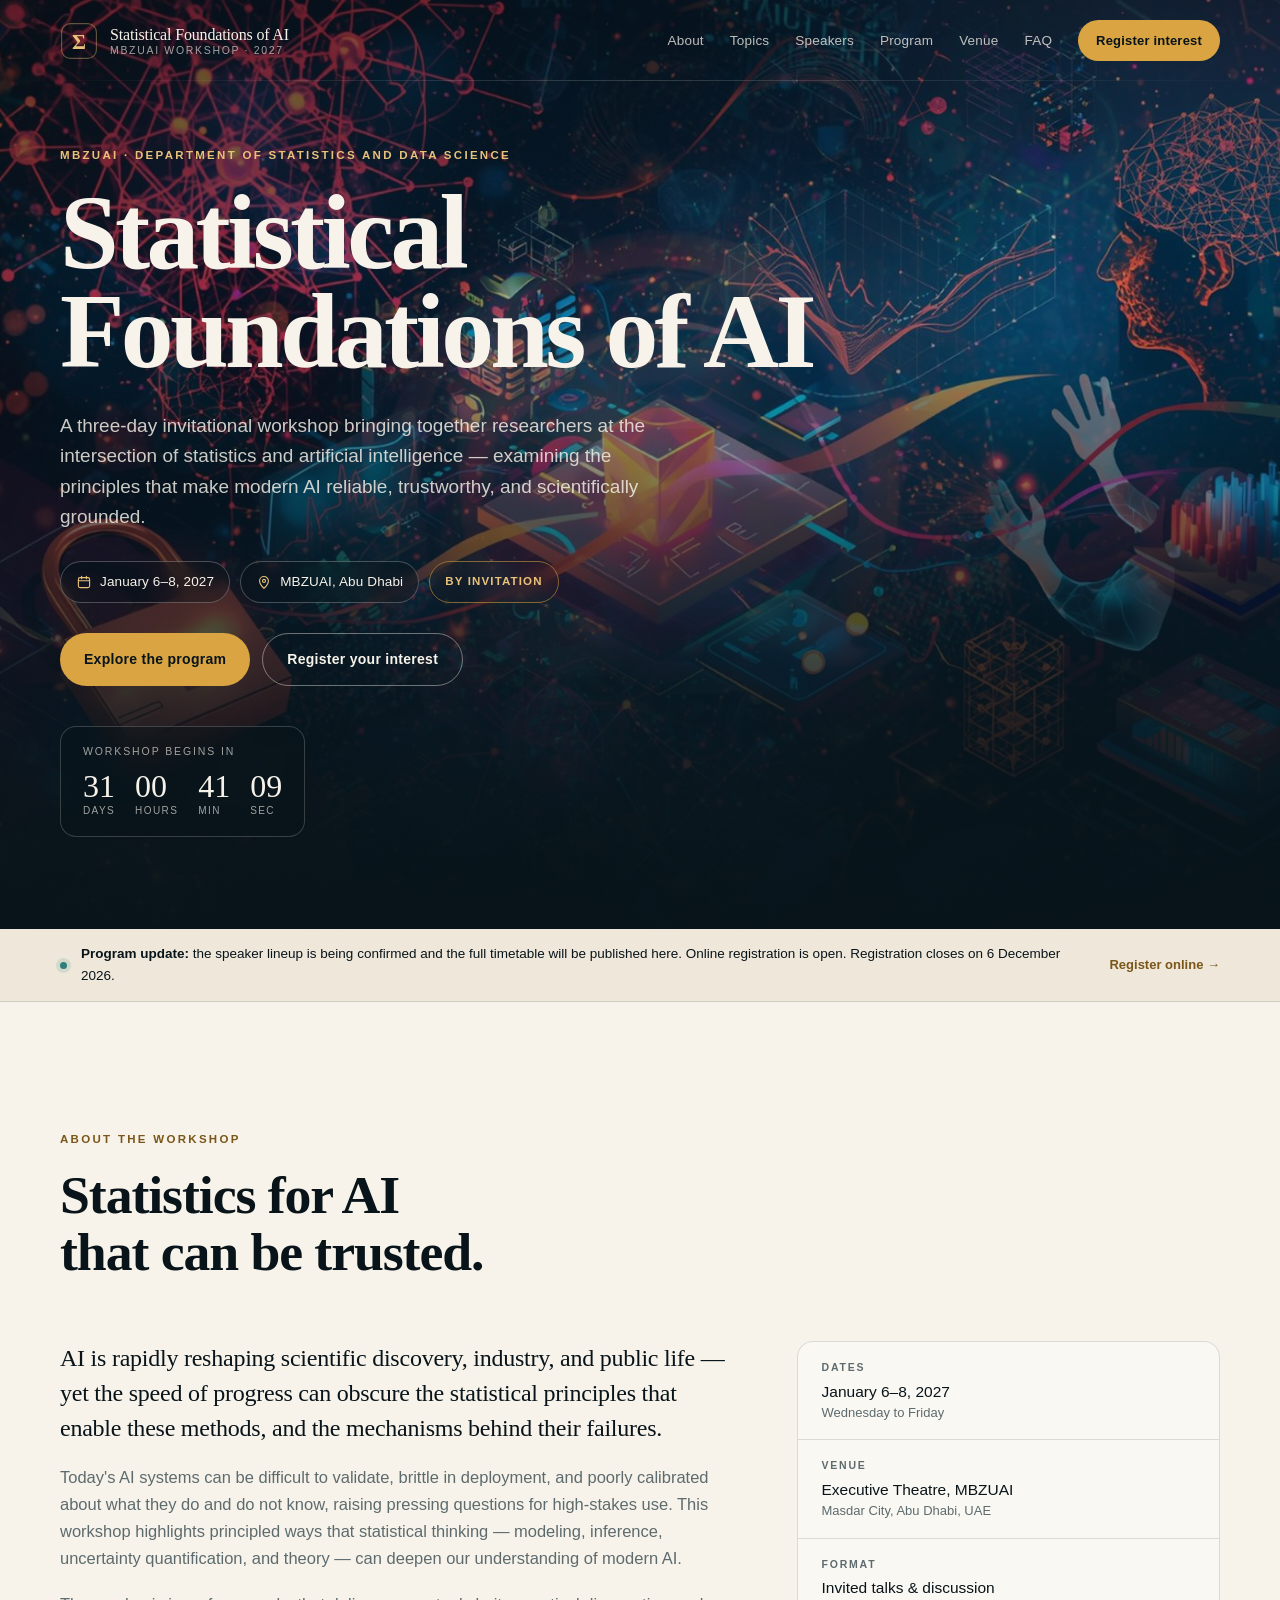
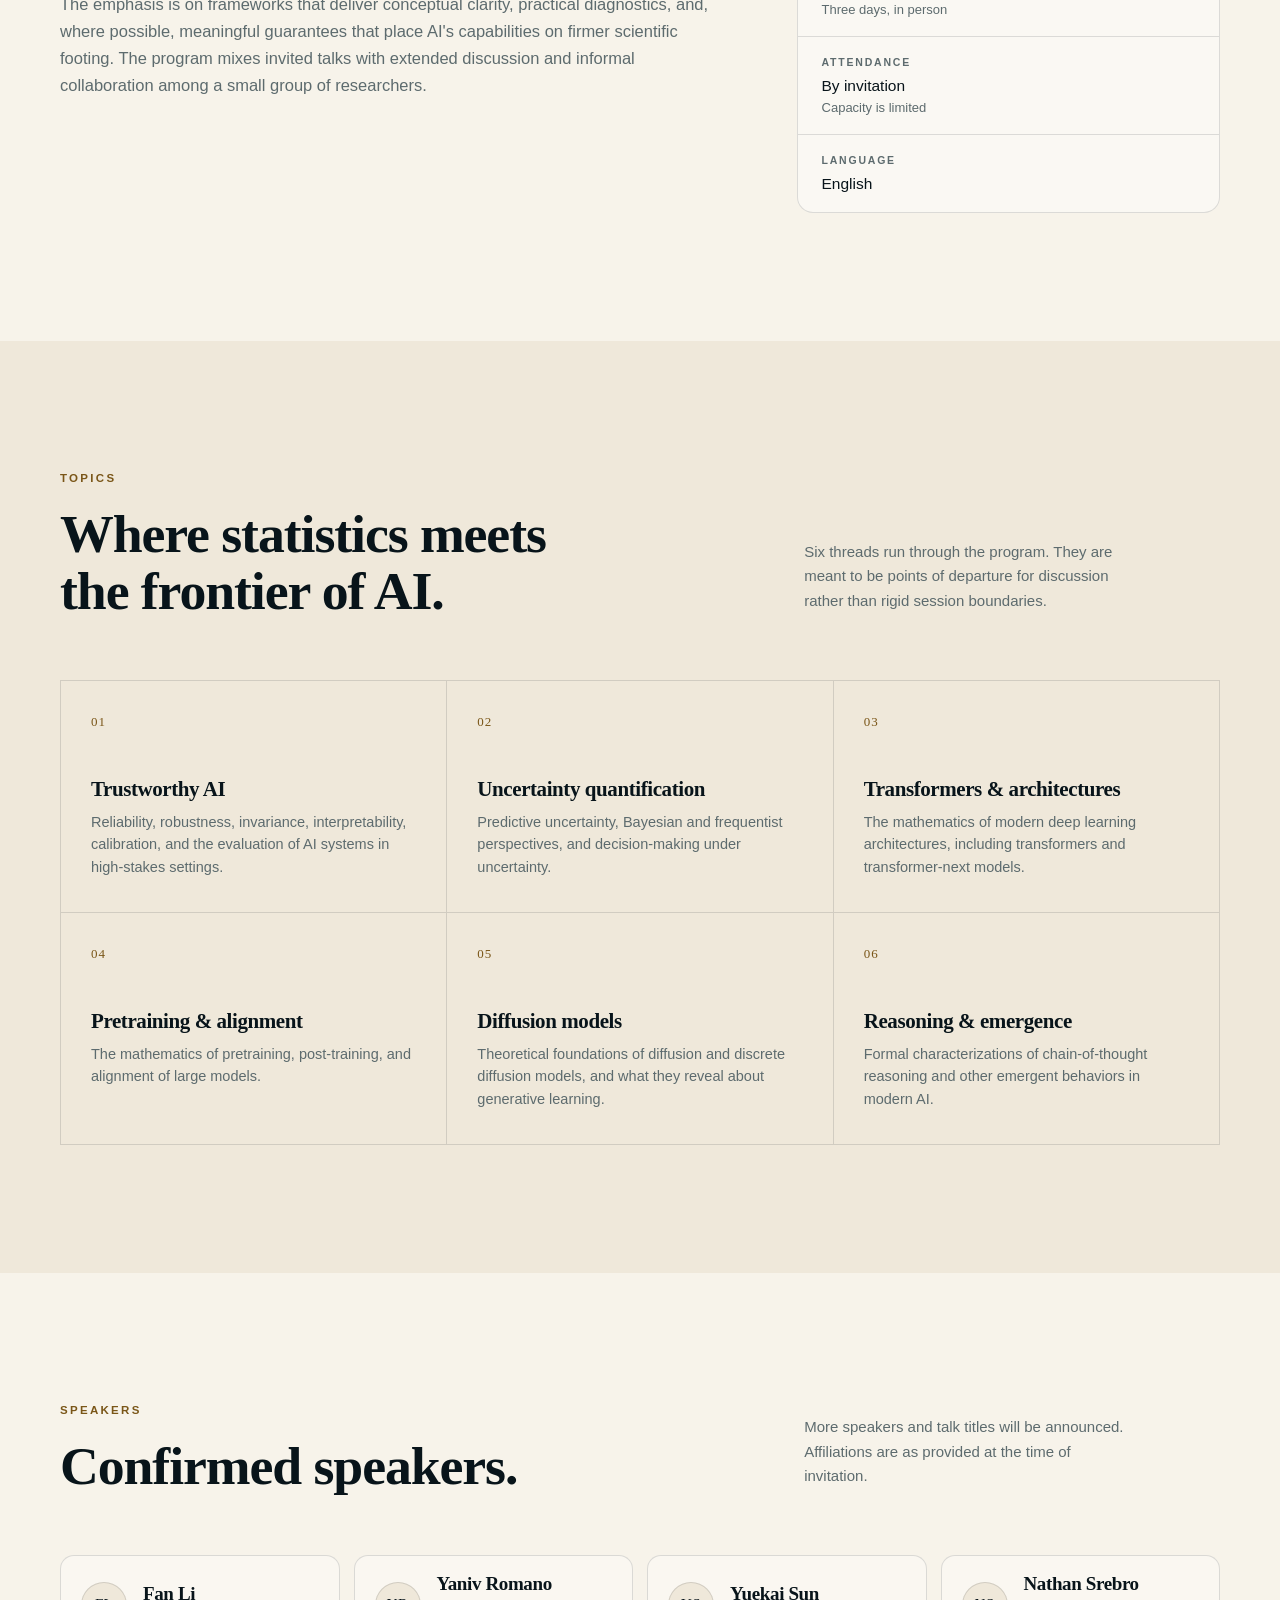
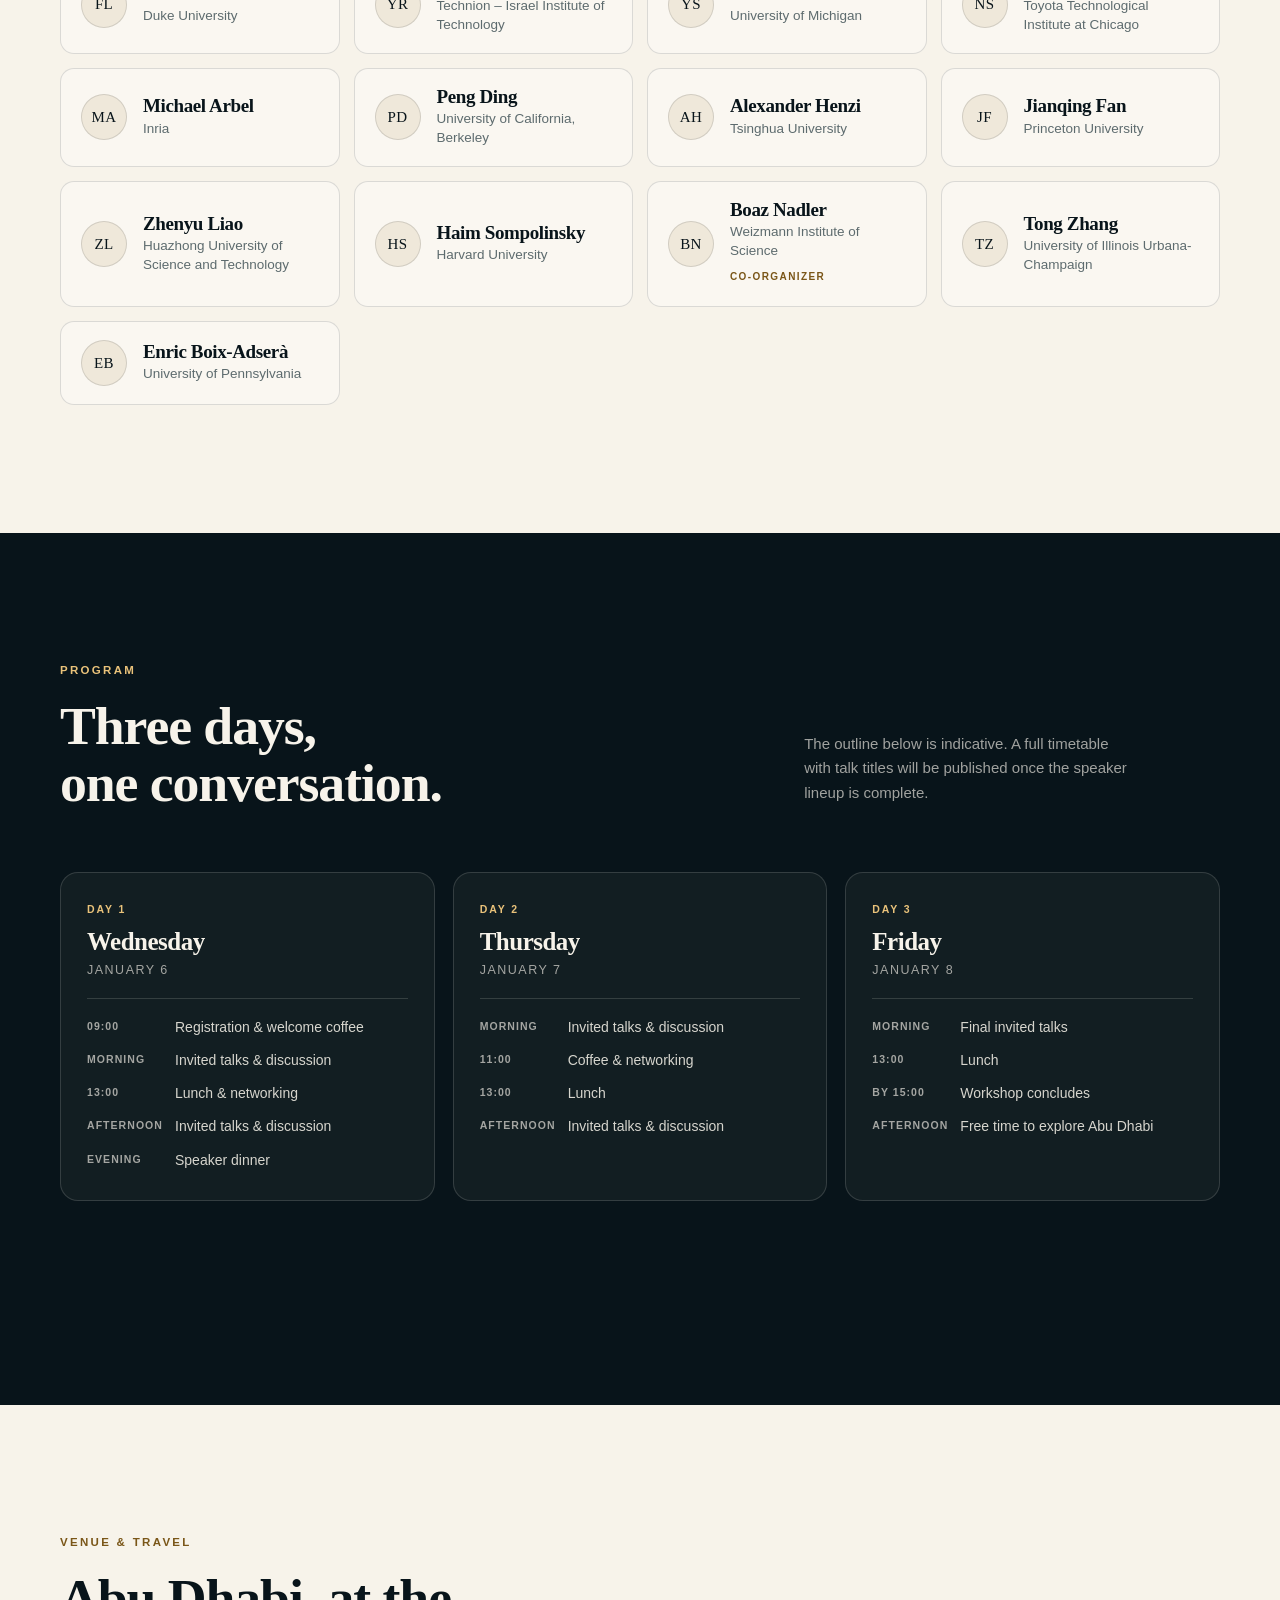
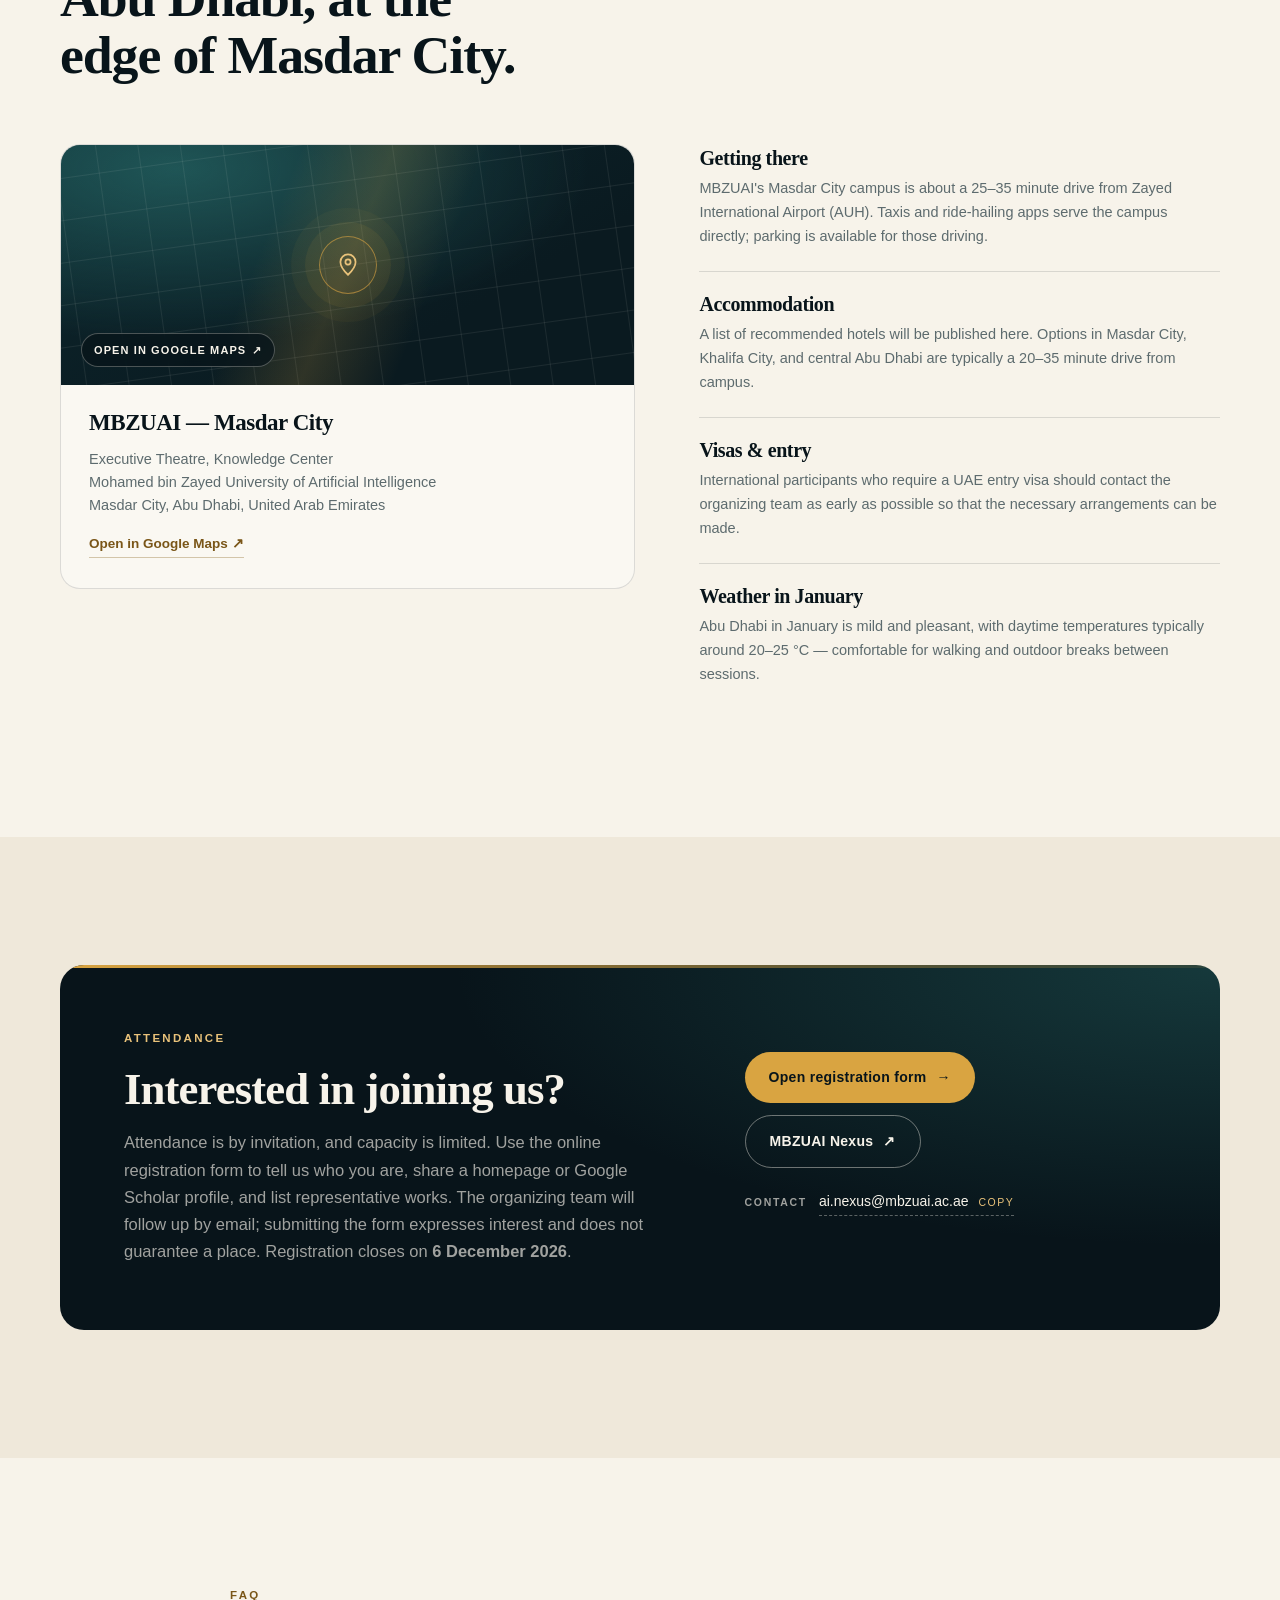
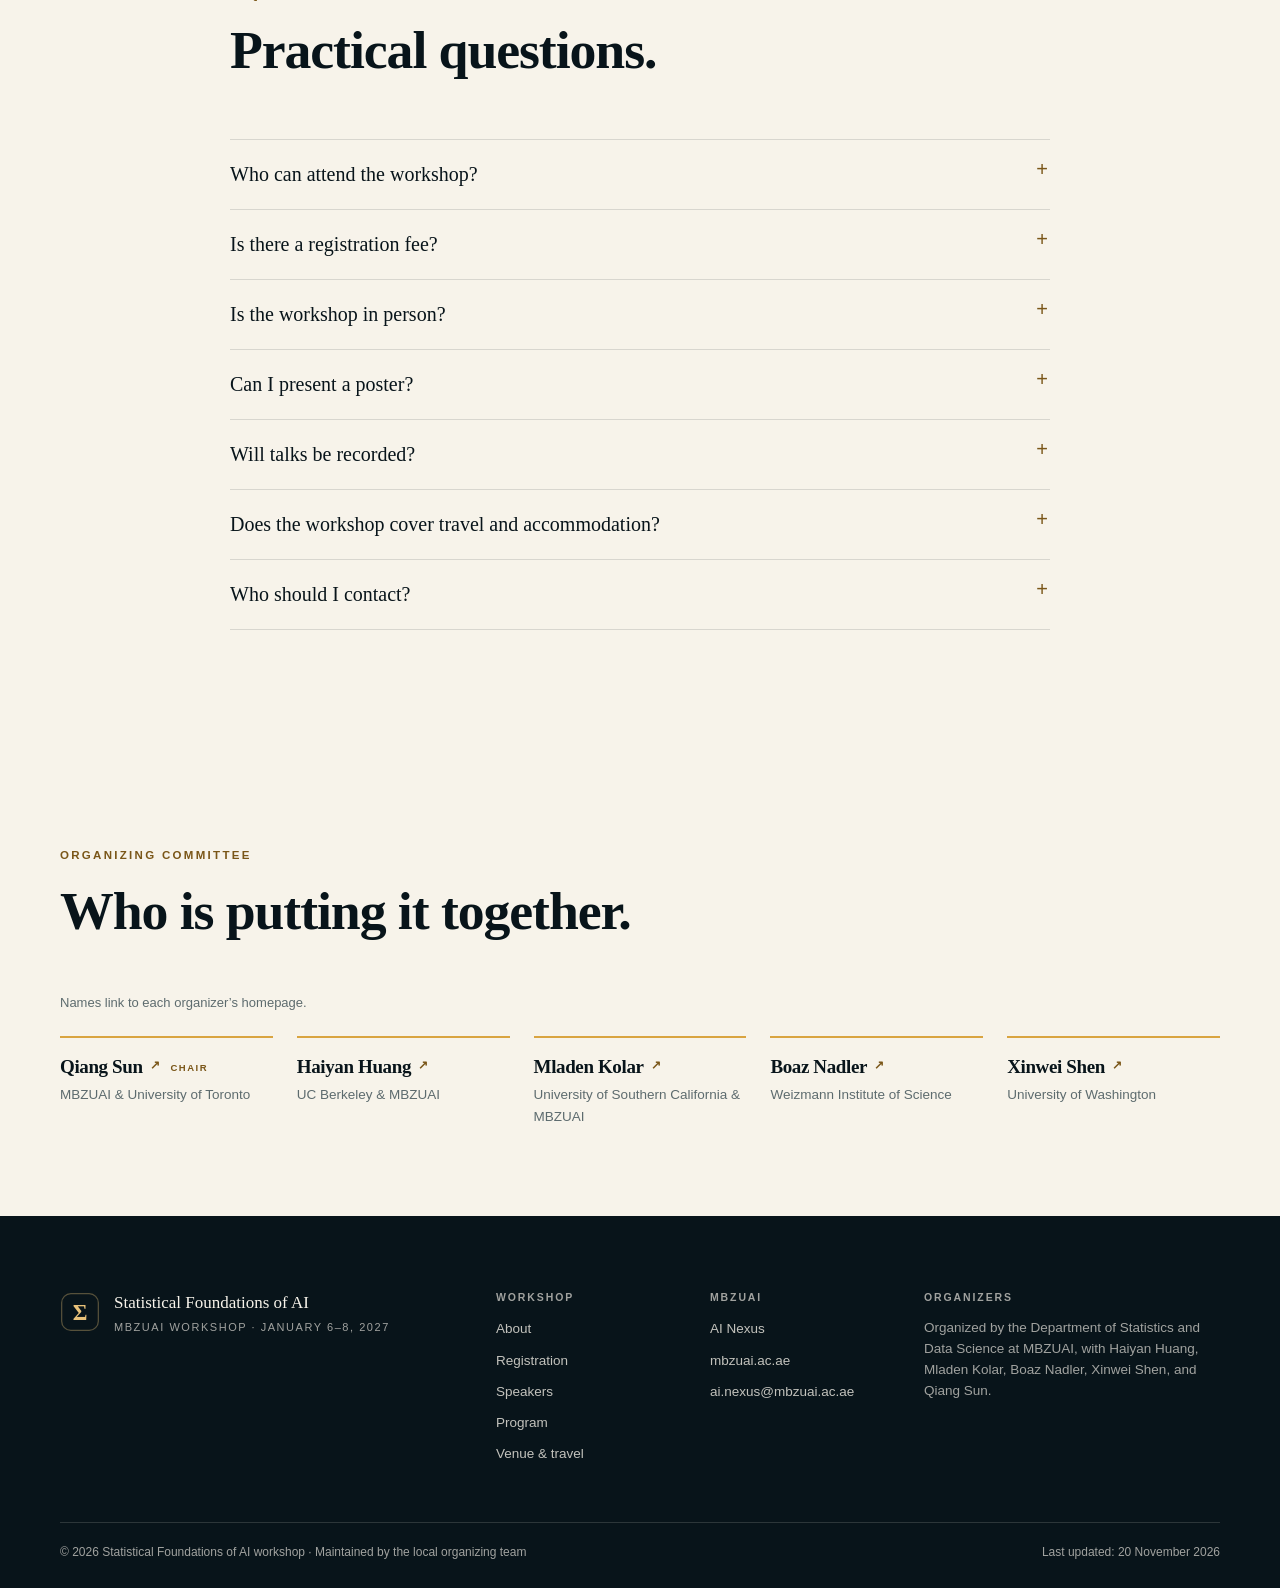
==== commit ccff6151: "Set registration deadline to 6 December 2026 (one month before workshop)" ====
--- a/index.html
+++ b/index.html
@@ -110,7 +110,7 @@
     <div class="notice">
       <div class="shell notice__inner">
         <span class="notice__dot" aria-hidden="true"></span>
-        <p><strong>Program update:</strong> the speaker lineup is being confirmed and the full timetable will be published here. Online registration is open.</p>
+        <p><strong>Program update:</strong> the speaker lineup is being confirmed and the full timetable will be published here. Online registration is open. Registration closes on 6 December 2026.</p>
         <a href="register.html">Register online <span aria-hidden="true">→</span></a>
       </div>
     </div>
@@ -445,7 +445,7 @@
               Attendance is by invitation, and capacity is limited. Use the online registration form to
               tell us who you are, share a homepage or Google Scholar profile, and list representative
               works. The organizing team will follow up by email; submitting the form expresses interest
-              and does not guarantee a place.
+              and does not guarantee a place. Registration closes on <strong>6 December 2026</strong>.
             </p>
           </div>
           <div class="register__actions">
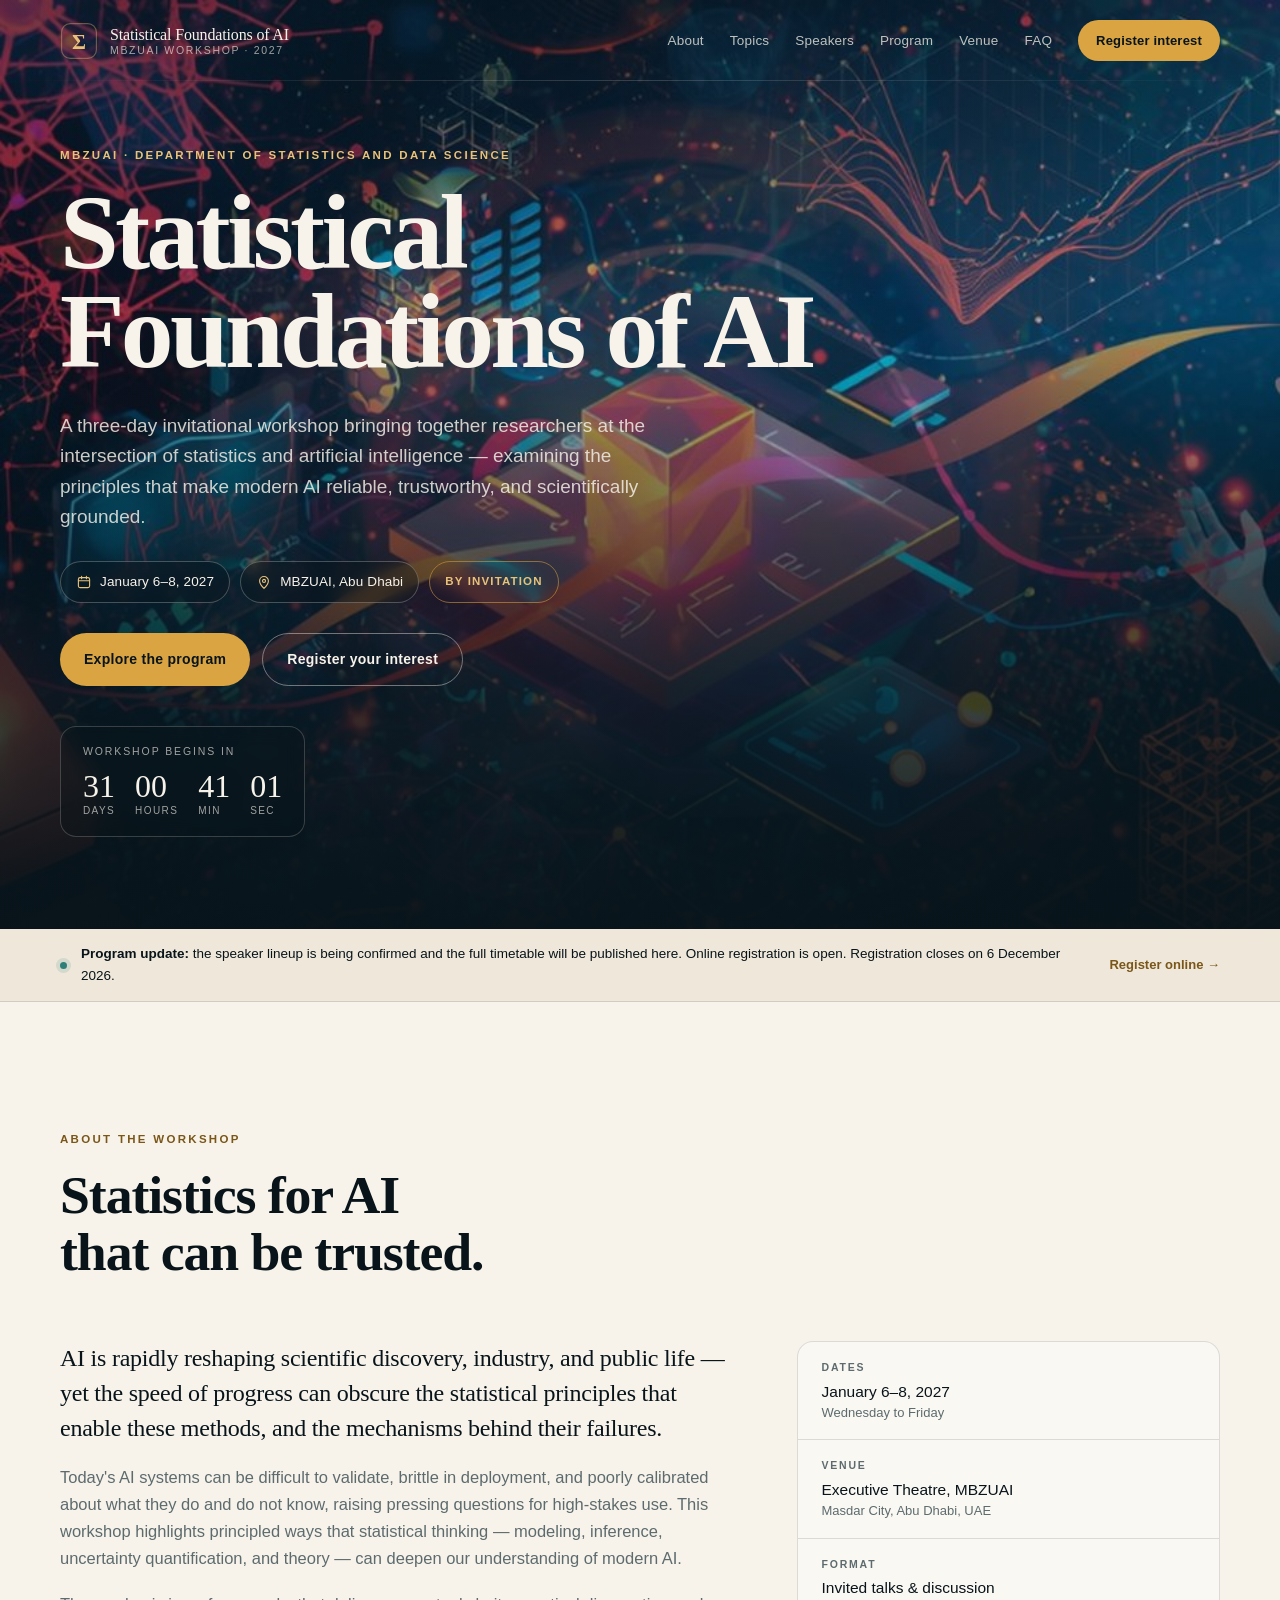
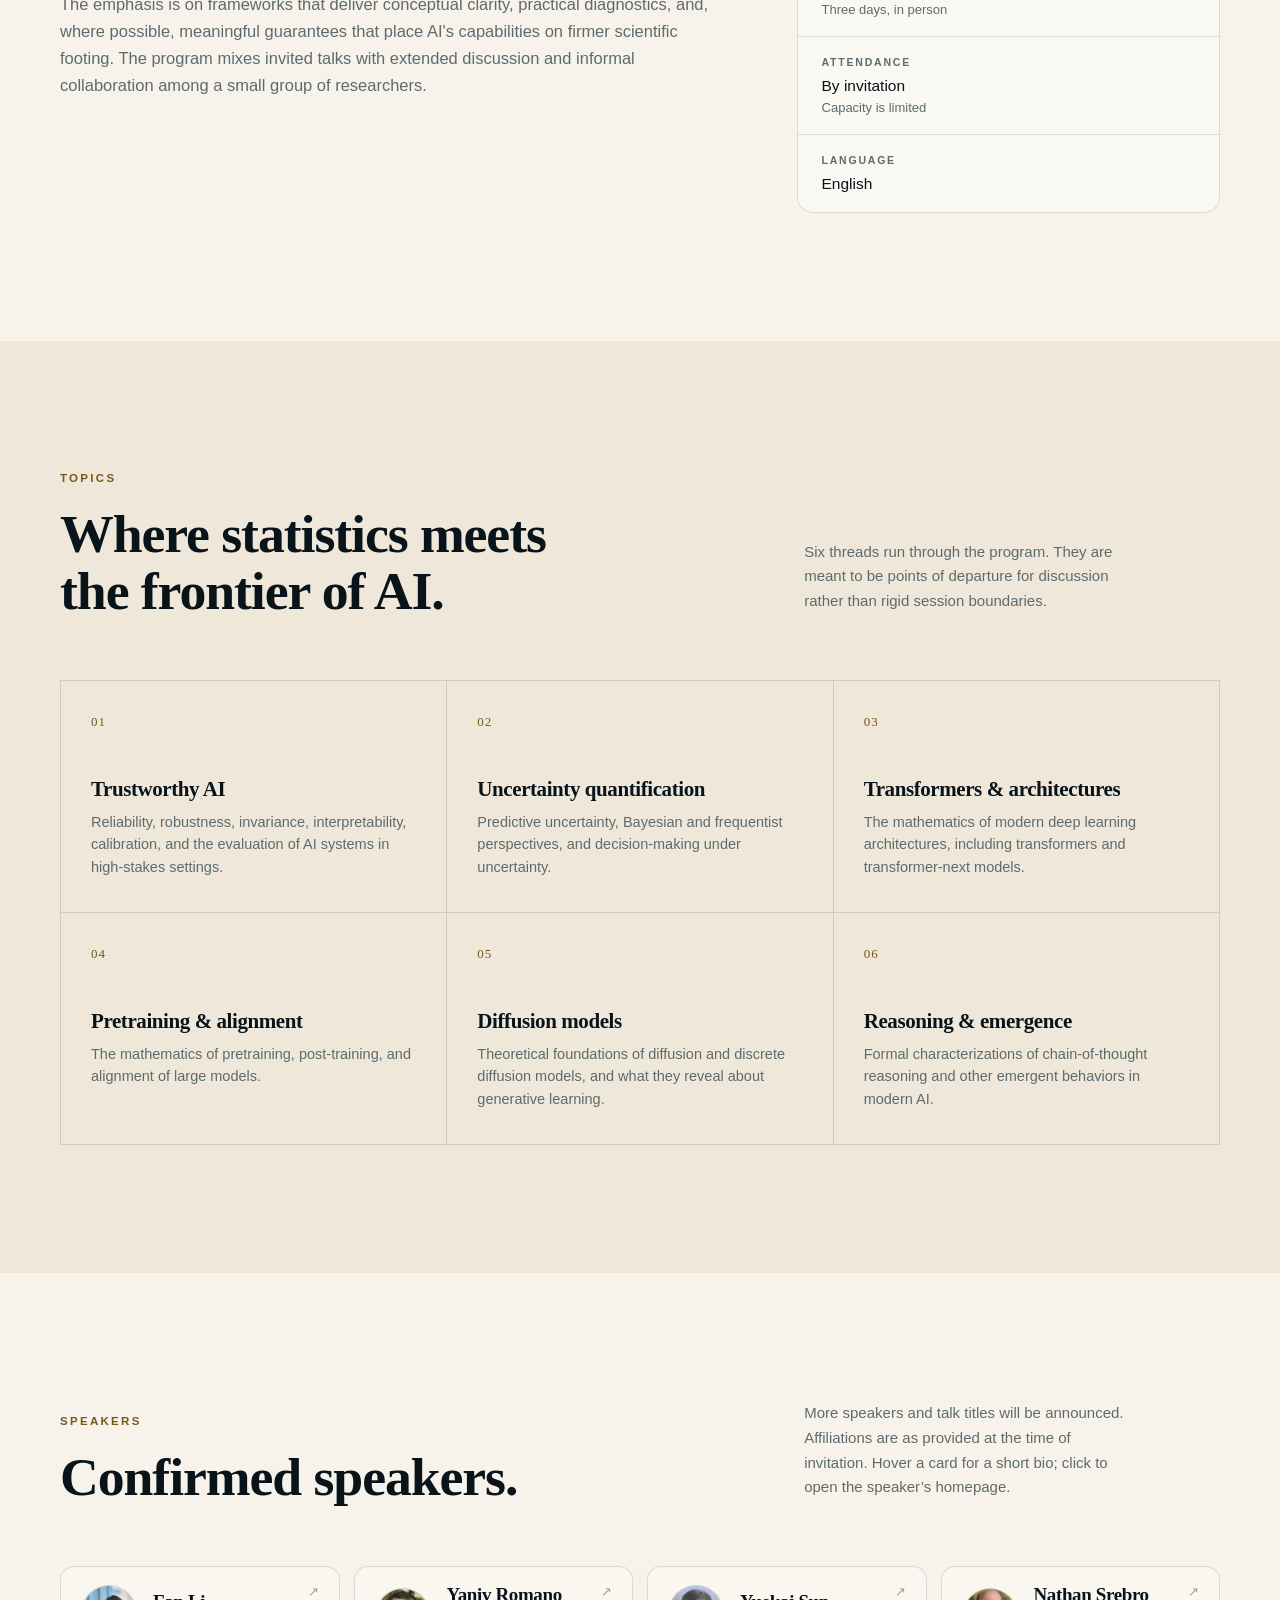
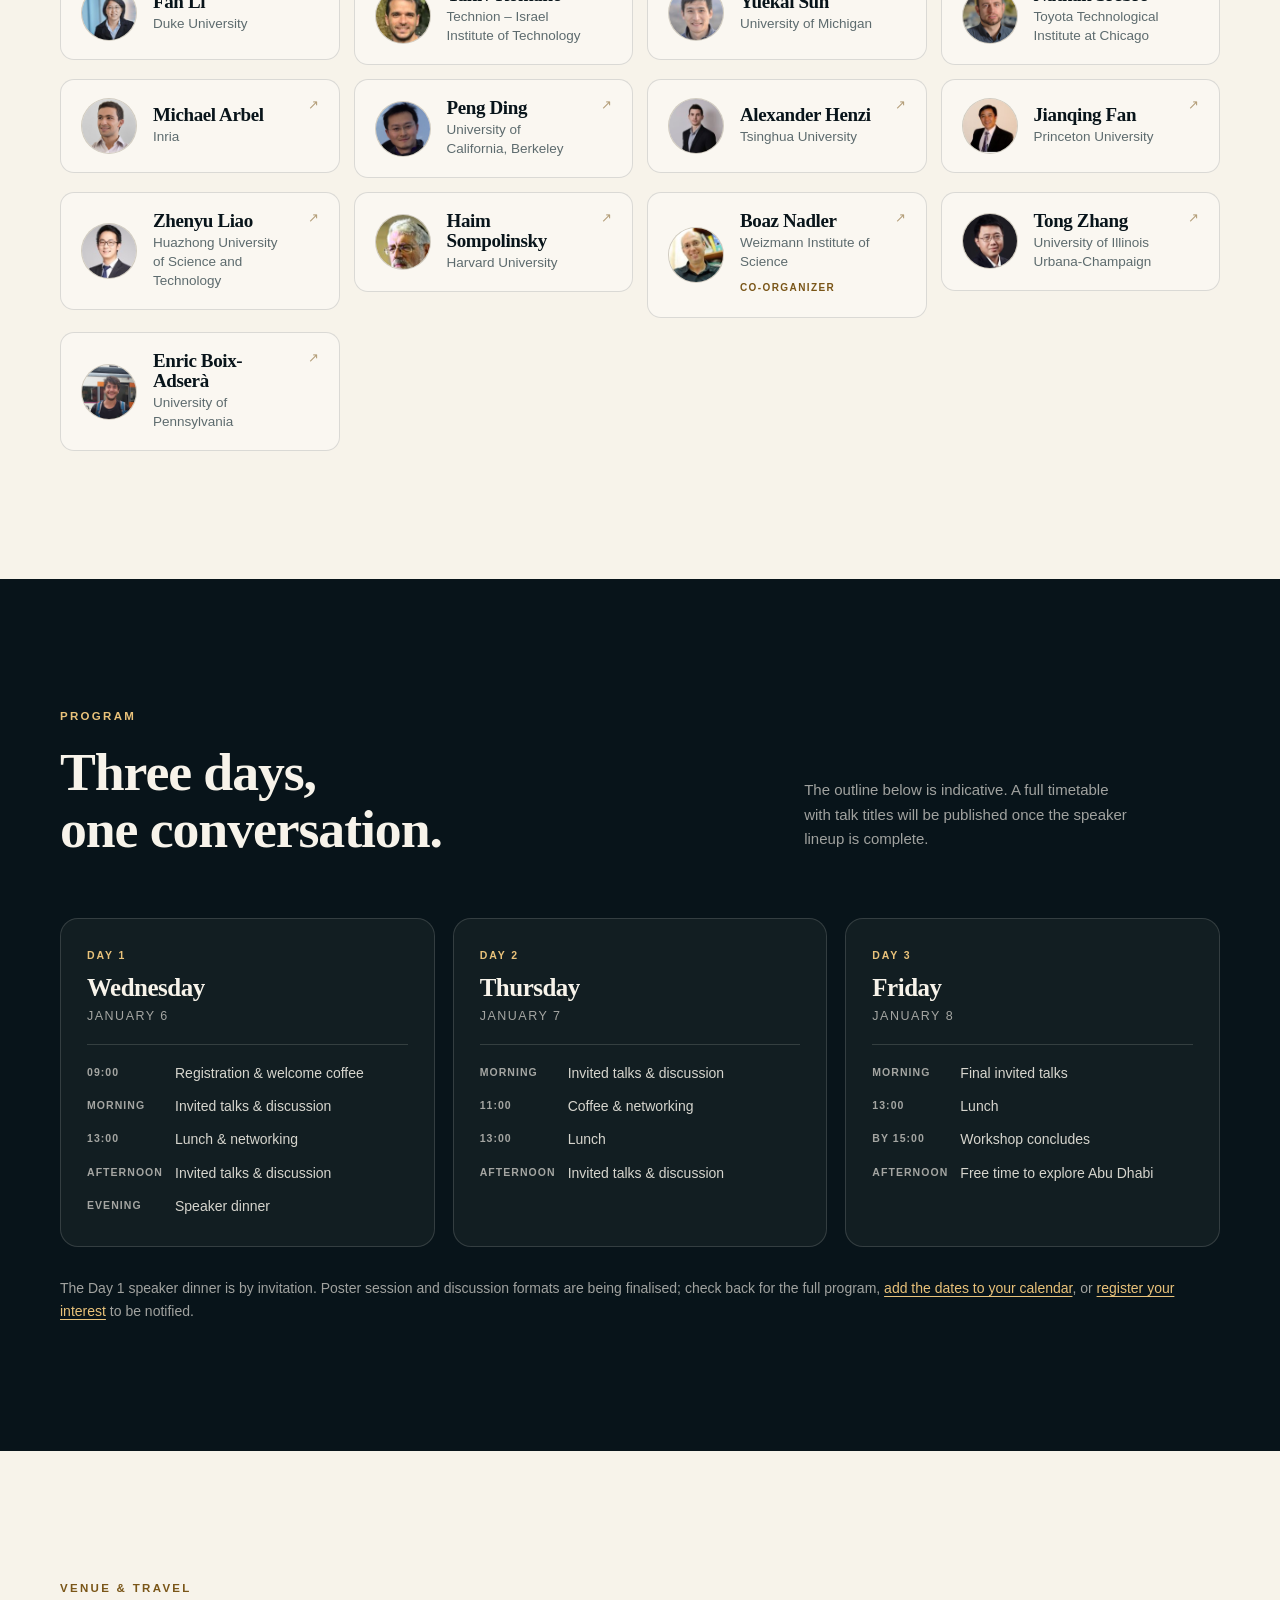
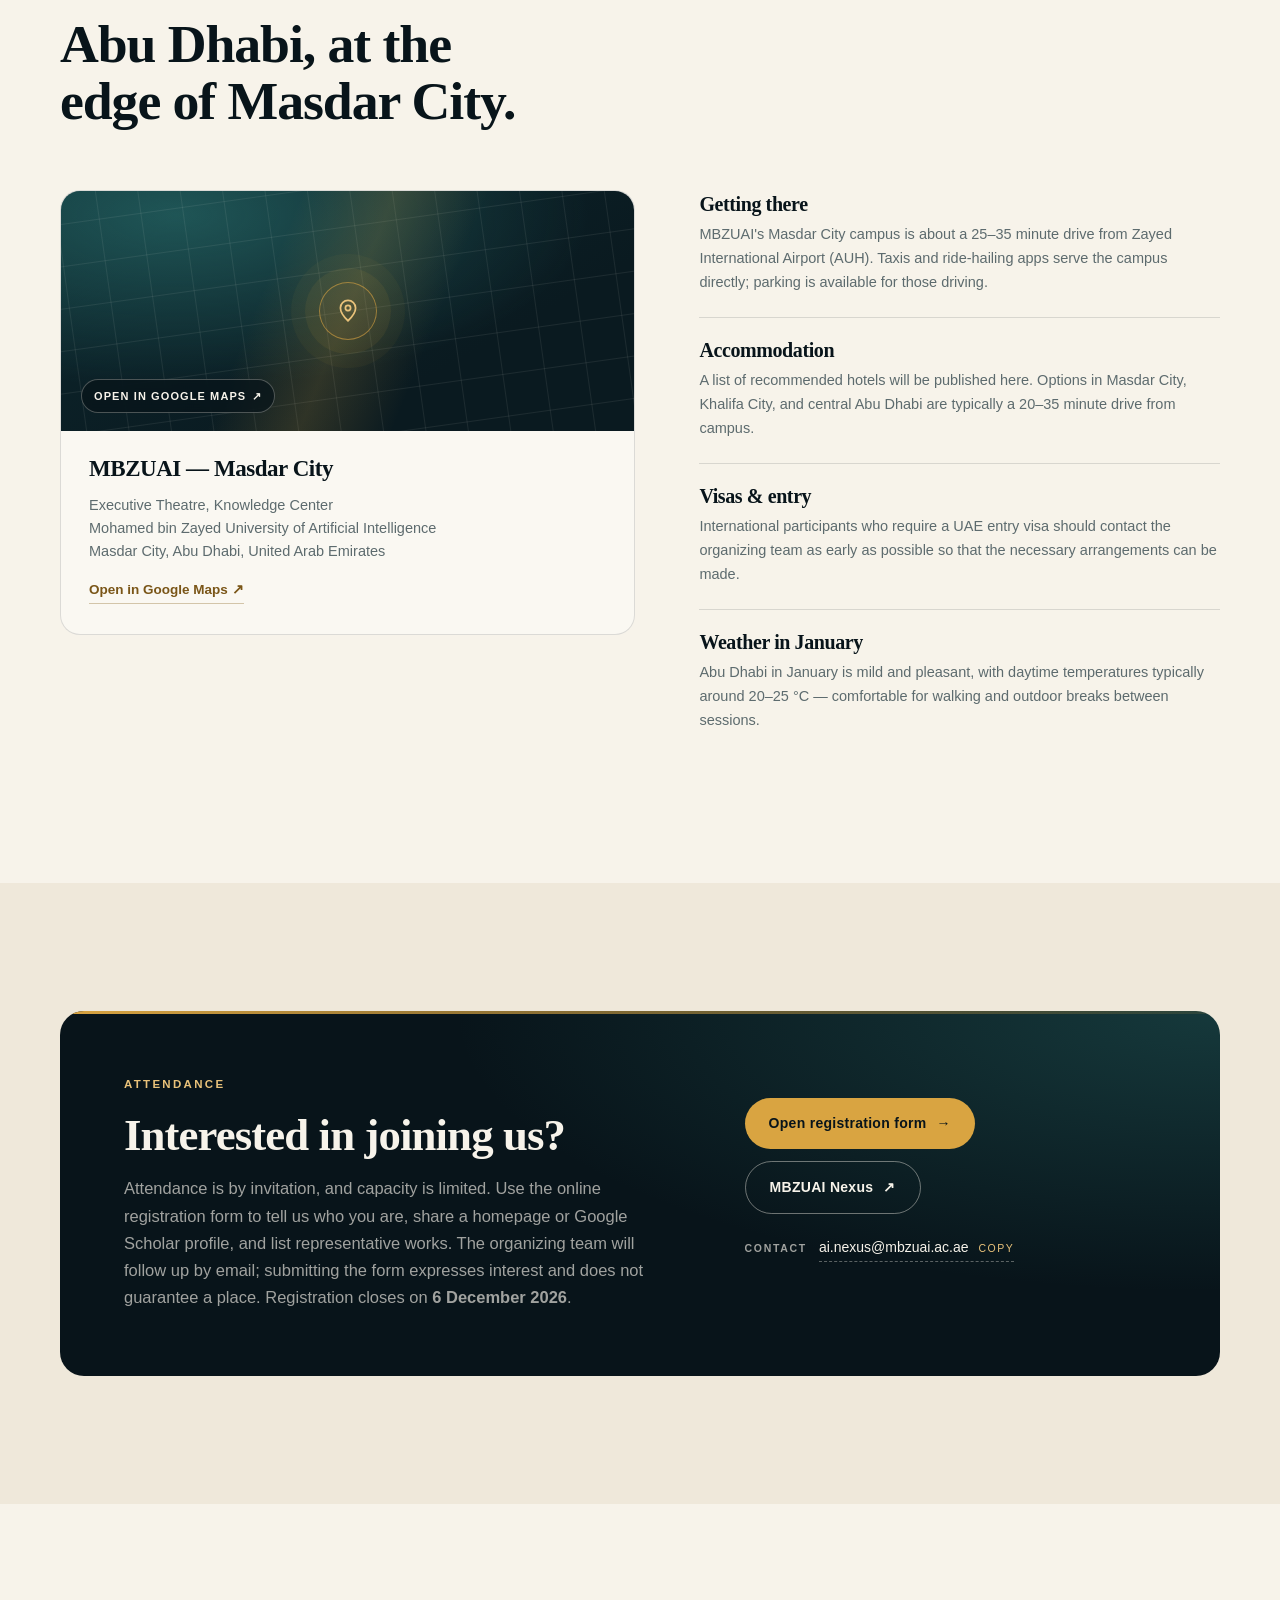
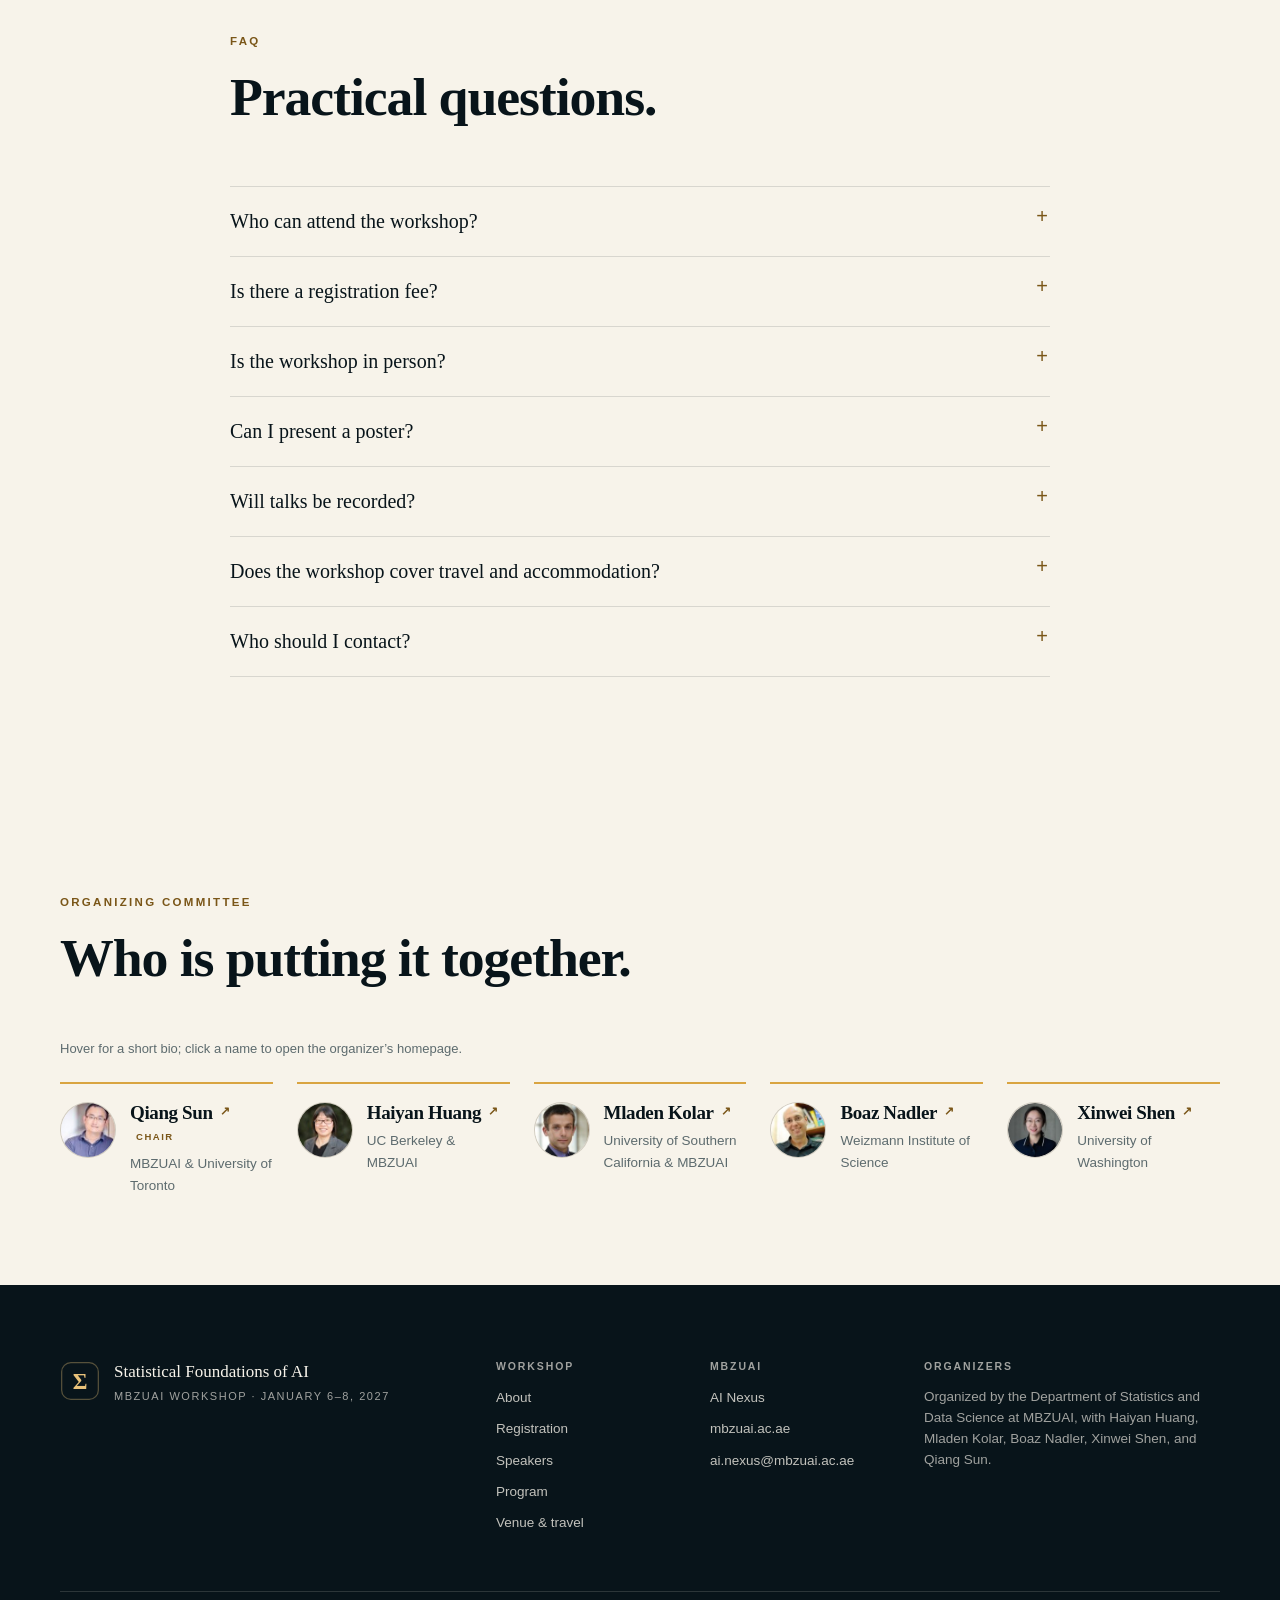
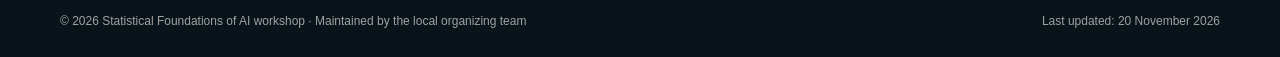
==== commit 9a304f6b: "Add speaker/organizer headshots, homepage links and hover bio cards" ====
--- a/index.html
+++ b/index.html
@@ -224,101 +224,218 @@
             <p class="eyebrow">Speakers</p>
             <h2 class="section-title">Confirmed speakers.</h2>
           </div>
-          <p class="section-aside">More speakers and talk titles will be announced. Affiliations are as provided at the time of invitation.</p>
+          <p class="section-aside">More speakers and talk titles will be announced. Affiliations are as provided at the time of invitation. Hover a card for a short bio; click to open the speaker’s homepage.</p>
         </div>
 
         <ul class="speakers">
-          <li class="speaker" data-reveal>
-            <span class="speaker__monogram" aria-hidden="true">FL</span>
-            <div>
-              <h3>Fan Li</h3>
-              <p>Duke University</p>
-            </div>
-          </li>
-          <li class="speaker" data-reveal>
-            <span class="speaker__monogram" aria-hidden="true">YR</span>
-            <div>
-              <h3>Yaniv Romano</h3>
-              <p>Technion – Israel Institute of Technology</p>
-            </div>
-          </li>
-          <li class="speaker" data-reveal>
-            <span class="speaker__monogram" aria-hidden="true">YS</span>
-            <div>
-              <h3>Yuekai Sun</h3>
-              <p>University of Michigan</p>
-            </div>
-          </li>
-          <li class="speaker" data-reveal>
-            <span class="speaker__monogram" aria-hidden="true">NS</span>
-            <div>
-              <h3>Nathan Srebro</h3>
-              <p>Toyota Technological Institute at Chicago</p>
-            </div>
-          </li>
-          <li class="speaker" data-reveal>
-            <span class="speaker__monogram" aria-hidden="true">MA</span>
-            <div>
-              <h3>Michael Arbel</h3>
-              <p>Inria</p>
-            </div>
-          </li>
-          <li class="speaker" data-reveal>
-            <span class="speaker__monogram" aria-hidden="true">PD</span>
-            <div>
-              <h3>Peng Ding</h3>
-              <p>University of California, Berkeley</p>
-            </div>
-          </li>
-          <li class="speaker" data-reveal>
-            <span class="speaker__monogram" aria-hidden="true">AH</span>
-            <div>
-              <h3>Alexander Henzi</h3>
-              <p>Tsinghua University</p>
-            </div>
-          </li>
-          <li class="speaker" data-reveal>
-            <span class="speaker__monogram" aria-hidden="true">JF</span>
-            <div>
-              <h3>Jianqing Fan</h3>
-              <p>Princeton University</p>
-            </div>
-          </li>
-          <li class="speaker" data-reveal>
-            <span class="speaker__monogram" aria-hidden="true">ZL</span>
-            <div>
-              <h3>Zhenyu Liao</h3>
-              <p>Huazhong University of Science and Technology</p>
-            </div>
-          </li>
-          <li class="speaker" data-reveal>
-            <span class="speaker__monogram" aria-hidden="true">HS</span>
-            <div>
-              <h3>Haim Sompolinsky</h3>
-              <p>Harvard University</p>
-            </div>
-          </li>
-          <li class="speaker" data-reveal>
-            <span class="speaker__monogram" aria-hidden="true">BN</span>
-            <div>
-              <h3>Boaz Nadler</h3>
-              <p>Weizmann Institute of Science</p>
-              <p class="speaker__tag">Co-organizer</p>
-            </div>
-          </li>
-          <li class="speaker" data-reveal>
-            <span class="speaker__monogram" aria-hidden="true">TZ</span>
-            <div>
-              <h3>Tong Zhang</h3>
-              <p>University of Illinois Urbana-Champaign</p>
-            </div>
-          </li>
-          <li class="speaker" data-reveal>
-            <span class="speaker__monogram" aria-hidden="true">EB</span>
-            <div>
-              <h3>Enric Boix-Adserà</h3>
-              <p>University of Pennsylvania</p>
-            </div>
+          <li data-reveal>
+            <a class="speaker person-card" href="https://www2.stat.duke.edu/~fl35/" target="_blank" rel="noopener noreferrer"
+               data-person data-name="Fan Li" data-affiliation="Duke University"
+               data-avatar="assets/people/fan-li.jpg" data-profile="https://www2.stat.duke.edu/~fl35/"
+               data-bio="Professor of Statistical Science at Duke University. Her research focuses on causal inference, clinical trials, and missing-data methods; she developed propensity-score overlap weighting.">
+              <span class="speaker__avatar">
+                <img class="avatar-img" src="assets/people/fan-li.jpg" alt="" width="72" height="72" loading="lazy">
+                <span class="speaker__initials" aria-hidden="true">FL</span>
+              </span>
+              <div class="speaker__body">
+                <h3>Fan Li</h3>
+                <p>Duke University</p>
+              </div>
+              <span class="speaker__go" aria-hidden="true">↗</span>
+            </a>
+          </li>
+          <li data-reveal>
+            <a class="speaker person-card" href="https://cris.technion.ac.il/en/persons/yaniv-romano" target="_blank" rel="noopener noreferrer"
+               data-person data-name="Yaniv Romano" data-affiliation="Technion – Israel Institute of Technology"
+               data-avatar="assets/people/yaniv-romano.jpg" data-profile="https://cris.technion.ac.il/en/persons/yaniv-romano"
+               data-bio="Associate Professor of Electrical Engineering and Computer Science at the Technion. He works on predictive uncertainty quantification, conformal prediction, and selective inference, and co-developed conformalized quantile regression.">
+              <span class="speaker__avatar">
+                <img class="avatar-img" src="assets/people/yaniv-romano.jpg" alt="" width="72" height="72" loading="lazy">
+                <span class="speaker__initials" aria-hidden="true">YR</span>
+              </span>
+              <div class="speaker__body">
+                <h3>Yaniv Romano</h3>
+                <p>Technion – Israel Institute of Technology</p>
+              </div>
+              <span class="speaker__go" aria-hidden="true">↗</span>
+            </a>
+          </li>
+          <li data-reveal>
+            <a class="speaker person-card" href="https://yuekai.github.io/" target="_blank" rel="noopener noreferrer"
+               data-person data-name="Yuekai Sun" data-affiliation="University of Michigan"
+               data-avatar="assets/people/yuekai-sun.jpg" data-profile="https://yuekai.github.io/"
+               data-bio="Associate Professor of Statistics at the University of Michigan. His research uses statistical and optimization theory to make machine-learning systems more reliable and trustworthy.">
+              <span class="speaker__avatar">
+                <img class="avatar-img" src="assets/people/yuekai-sun.jpg" alt="" width="72" height="72" loading="lazy">
+                <span class="speaker__initials" aria-hidden="true">YS</span>
+              </span>
+              <div class="speaker__body">
+                <h3>Yuekai Sun</h3>
+                <p>University of Michigan</p>
+              </div>
+              <span class="speaker__go" aria-hidden="true">↗</span>
+            </a>
+          </li>
+          <li data-reveal>
+            <a class="speaker person-card" href="https://www.ttic.edu/srebro" target="_blank" rel="noopener noreferrer"
+               data-person data-name="Nathan Srebro" data-affiliation="Toyota Technological Institute at Chicago"
+               data-avatar="assets/people/nathan-srebro.jpg" data-profile="https://www.ttic.edu/srebro"
+               data-bio="Professor at the Toyota Technological Institute at Chicago. He works on machine-learning theory, optimization, and the statistical foundations of learning.">
+              <span class="speaker__avatar">
+                <img class="avatar-img" src="assets/people/nathan-srebro.jpg" alt="" width="72" height="72" loading="lazy">
+                <span class="speaker__initials" aria-hidden="true">NS</span>
+              </span>
+              <div class="speaker__body">
+                <h3>Nathan Srebro</h3>
+                <p>Toyota Technological Institute at Chicago</p>
+              </div>
+              <span class="speaker__go" aria-hidden="true">↗</span>
+            </a>
+          </li>
+          <li data-reveal>
+            <a class="speaker person-card" href="https://MichaelArbel.github.io/" target="_blank" rel="noopener noreferrer"
+               data-person data-name="Michael Arbel" data-affiliation="Inria"
+               data-avatar="assets/people/michael-arbel.jpg" data-profile="https://MichaelArbel.github.io/"
+               data-bio="Research Scientist (Chargé de recherche) at Inria Grenoble–Rhône-Alpes. His interests include generative modelling, bilevel optimization, and learning theory.">
+              <span class="speaker__avatar">
+                <img class="avatar-img" src="assets/people/michael-arbel.jpg" alt="" width="72" height="72" loading="lazy">
+                <span class="speaker__initials" aria-hidden="true">MA</span>
+              </span>
+              <div class="speaker__body">
+                <h3>Michael Arbel</h3>
+                <p>Inria</p>
+              </div>
+              <span class="speaker__go" aria-hidden="true">↗</span>
+            </a>
+          </li>
+          <li data-reveal>
+            <a class="speaker person-card" href="https://sites.google.com/site/pengdingpku/" target="_blank" rel="noopener noreferrer"
+               data-person data-name="Peng Ding" data-affiliation="University of California, Berkeley"
+               data-avatar="assets/people/peng-ding.jpg" data-profile="https://sites.google.com/site/pengdingpku/"
+               data-bio="Professor of Statistics at the University of California, Berkeley. He works on causal inference, experimental design, and missing-data problems.">
+              <span class="speaker__avatar">
+                <img class="avatar-img" src="assets/people/peng-ding.jpg" alt="" width="72" height="72" loading="lazy">
+                <span class="speaker__initials" aria-hidden="true">PD</span>
+              </span>
+              <div class="speaker__body">
+                <h3>Peng Ding</h3>
+                <p>University of California, Berkeley</p>
+              </div>
+              <span class="speaker__go" aria-hidden="true">↗</span>
+            </a>
+          </li>
+          <li data-reveal>
+            <a class="speaker person-card" href="https://www.stat.tsinghua.edu.cn/en/info/1023/1504.htm" target="_blank" rel="noopener noreferrer"
+               data-person data-name="Alexander Henzi" data-affiliation="Tsinghua University"
+               data-avatar="assets/people/alexander-henzi.jpg" data-profile="https://www.stat.tsinghua.edu.cn/en/info/1023/1504.htm"
+               data-bio="Assistant Professor in the Department of Statistics and Data Science at Tsinghua University. His research covers probabilistic forecasting, nonparametric regression, and sequential testing.">
+              <span class="speaker__avatar">
+                <img class="avatar-img" src="assets/people/alexander-henzi.jpg" alt="" width="72" height="72" loading="lazy">
+                <span class="speaker__initials" aria-hidden="true">AH</span>
+              </span>
+              <div class="speaker__body">
+                <h3>Alexander Henzi</h3>
+                <p>Tsinghua University</p>
+              </div>
+              <span class="speaker__go" aria-hidden="true">↗</span>
+            </a>
+          </li>
+          <li data-reveal>
+            <a class="speaker person-card" href="https://fan.princeton.edu/" target="_blank" rel="noopener noreferrer"
+               data-person data-name="Jianqing Fan" data-affiliation="Princeton University"
+               data-avatar="assets/people/jianqing-fan.jpg" data-profile="https://fan.princeton.edu/"
+               data-bio="Frederick L. Moore &#x27;18 Professor of Finance, Professor of Statistics, and Professor of Operations Research and Financial Engineering at Princeton University. He works on high-dimensional statistics, financial econometrics, and statistical machine learning.">
+              <span class="speaker__avatar">
+                <img class="avatar-img" src="assets/people/jianqing-fan.jpg" alt="" width="72" height="72" loading="lazy">
+                <span class="speaker__initials" aria-hidden="true">JF</span>
+              </span>
+              <div class="speaker__body">
+                <h3>Jianqing Fan</h3>
+                <p>Princeton University</p>
+              </div>
+              <span class="speaker__go" aria-hidden="true">↗</span>
+            </a>
+          </li>
+          <li data-reveal>
+            <a class="speaker person-card" href="http://faculty.hust.edu.cn/liaozhenyu/en/" target="_blank" rel="noopener noreferrer"
+               data-person data-name="Zhenyu Liao" data-affiliation="Huazhong University of Science and Technology"
+               data-avatar="assets/people/zhenyu-liao.jpg" data-profile="http://faculty.hust.edu.cn/liaozhenyu/en/"
+               data-bio="Associate Professor at Huazhong University of Science and Technology. His research applies random matrix theory to machine learning and signal processing.">
+              <span class="speaker__avatar">
+                <img class="avatar-img" src="assets/people/zhenyu-liao.jpg" alt="" width="72" height="72" loading="lazy">
+                <span class="speaker__initials" aria-hidden="true">ZL</span>
+              </span>
+              <div class="speaker__body">
+                <h3>Zhenyu Liao</h3>
+                <p>Huazhong University of Science and Technology</p>
+              </div>
+              <span class="speaker__go" aria-hidden="true">↗</span>
+            </a>
+          </li>
+          <li data-reveal>
+            <a class="speaker person-card" href="https://kempnerinstitute.harvard.edu/people/our-people/haim-sompolinsky/" target="_blank" rel="noopener noreferrer"
+               data-person data-name="Haim Sompolinsky" data-affiliation="Harvard University"
+               data-avatar="assets/people/haim-sompolinsky.jpg" data-profile="https://kempnerinstitute.harvard.edu/people/our-people/haim-sompolinsky/"
+               data-bio="Professor of Molecular and Cellular Biology and of Physics at Harvard University and a theoretical neuroscientist. He studies neural networks, deep-learning theory, and the physics of intelligence.">
+              <span class="speaker__avatar">
+                <img class="avatar-img" src="assets/people/haim-sompolinsky.jpg" alt="" width="72" height="72" loading="lazy">
+                <span class="speaker__initials" aria-hidden="true">HS</span>
+              </span>
+              <div class="speaker__body">
+                <h3>Haim Sompolinsky</h3>
+                <p>Harvard University</p>
+              </div>
+              <span class="speaker__go" aria-hidden="true">↗</span>
+            </a>
+          </li>
+          <li data-reveal>
+            <a class="speaker person-card" href="https://www.weizmann.ac.il/math/nadler/" target="_blank" rel="noopener noreferrer"
+               data-person data-name="Boaz Nadler" data-affiliation="Weizmann Institute of Science"
+               data-avatar="assets/people/boaz-nadler.jpg" data-profile="https://www.weizmann.ac.il/math/nadler/"
+               data-bio="Professor at the Weizmann Institute of Science. He works on statistical learning, spiked covariance models, signal detection, and diffusion maps.">
+              <span class="speaker__avatar">
+                <img class="avatar-img" src="assets/people/boaz-nadler.jpg" alt="" width="72" height="72" loading="lazy">
+                <span class="speaker__initials" aria-hidden="true">BN</span>
+              </span>
+              <div class="speaker__body">
+                <h3>Boaz Nadler</h3>
+                <p>Weizmann Institute of Science</p>
+                <p class="speaker__tag">Co-organizer</p>
+              </div>
+              <span class="speaker__go" aria-hidden="true">↗</span>
+            </a>
+          </li>
+          <li data-reveal>
+            <a class="speaker person-card" href="https://www.tongzhang-ml.org/" target="_blank" rel="noopener noreferrer"
+               data-person data-name="Tong Zhang" data-affiliation="University of Illinois Urbana-Champaign"
+               data-avatar="assets/people/tong-zhang.jpg" data-profile="https://www.tongzhang-ml.org/"
+               data-bio="Professor of Computer Science at the University of Illinois Urbana-Champaign. His research spans machine-learning theory, optimization, reinforcement learning, and foundation models.">
+              <span class="speaker__avatar">
+                <img class="avatar-img" src="assets/people/tong-zhang.jpg" alt="" width="72" height="72" loading="lazy">
+                <span class="speaker__initials" aria-hidden="true">TZ</span>
+              </span>
+              <div class="speaker__body">
+                <h3>Tong Zhang</h3>
+                <p>University of Illinois Urbana-Champaign</p>
+              </div>
+              <span class="speaker__go" aria-hidden="true">↗</span>
+            </a>
+          </li>
+          <li data-reveal>
+            <a class="speaker person-card" href="https://eboix.github.io/" target="_blank" rel="noopener noreferrer"
+               data-person data-name="Enric Boix-Adserà" data-affiliation="University of Pennsylvania"
+               data-avatar="assets/people/enric-boix-adsera.jpg" data-profile="https://eboix.github.io/"
+               data-bio="Assistant Professor of Statistics and Data Science at the Wharton School, University of Pennsylvania. He studies the theory of deep learning, transformers, and high-dimensional statistics.">
+              <span class="speaker__avatar">
+                <img class="avatar-img" src="assets/people/enric-boix-adsera.jpg" alt="" width="72" height="72" loading="lazy">
+                <span class="speaker__initials" aria-hidden="true">EB</span>
+              </span>
+              <div class="speaker__body">
+                <h3>Enric Boix-Adserà</h3>
+                <p>University of Pennsylvania</p>
+              </div>
+              <span class="speaker__go" aria-hidden="true">↗</span>
+            </a>
           </li>
         </ul>
       </div>
@@ -514,32 +631,92 @@
           <p class="eyebrow">Organizing committee</p>
           <h2 class="section-title">Who is putting it together.</h2>
         </div>
-        <p class="organizers-note">Names link to each organizer’s homepage.</p>
+        <p class="organizers-note">Hover for a short bio; click a name to open the organizer’s homepage.</p>
         <ul class="organizers">
-          <li data-reveal>
-            <h3><a class="organizer-link" href="https://sites.google.com/view/qsun" target="_blank" rel="noopener noreferrer" title="Qiang Sun — homepage">Qiang Sun <span class="organizer-link__icon" aria-hidden="true">↗</span></a> <span class="role">Chair</span></h3>
-            <p>MBZUAI &amp; University of Toronto</p>
-          </li>
-          <li data-reveal>
-            <h3><a class="organizer-link" href="https://statistics.berkeley.edu/people/haiyan-huang" target="_blank" rel="noopener noreferrer" title="Haiyan Huang — UC Berkeley profile">Haiyan Huang <span class="organizer-link__icon" aria-hidden="true">↗</span></a></h3>
-            <p>UC Berkeley &amp; MBZUAI</p>
-          </li>
-          <li data-reveal>
-            <h3><a class="organizer-link" href="https://mkolar.coffeejunkies.org/" target="_blank" rel="noopener noreferrer" title="Mladen Kolar — homepage">Mladen Kolar <span class="organizer-link__icon" aria-hidden="true">↗</span></a></h3>
-            <p>University of Southern California &amp; MBZUAI</p>
-          </li>
-          <li data-reveal>
-            <h3><a class="organizer-link" href="https://www.weizmann.ac.il/math/nadler/" target="_blank" rel="noopener noreferrer" title="Boaz Nadler — Weizmann homepage">Boaz Nadler <span class="organizer-link__icon" aria-hidden="true">↗</span></a></h3>
-            <p>Weizmann Institute of Science</p>
-          </li>
-          <li data-reveal>
-            <h3><a class="organizer-link" href="https://xinweishen.netlify.app/" target="_blank" rel="noopener noreferrer" title="Xinwei Shen — homepage">Xinwei Shen <span class="organizer-link__icon" aria-hidden="true">↗</span></a></h3>
-            <p>University of Washington</p>
+          <li data-reveal class="organizer" data-person
+              data-name="Qiang Sun" data-affiliation="MBZUAI &amp; University of Toronto"
+              data-avatar="assets/people/qiang-sun.jpg" data-profile="https://sites.google.com/view/qsun"
+              data-bio="Associate Professor of Statistics and Data Science at MBZUAI and the University of Toronto. His research focuses on trustworthy machine learning, efficient generative AI, and the foundations of AGI; he leads the NeXAIS group.">
+            <span class="organizer__avatar">
+              <img class="avatar-img" src="assets/people/qiang-sun.jpg" alt="" width="72" height="72" loading="lazy">
+              <span class="organizer__initials" aria-hidden="true">QS</span>
+            </span>
+            <div class="organizer__body">
+              <h3><a class="organizer-link" href="https://sites.google.com/view/qsun" target="_blank" rel="noopener noreferrer" title="Qiang Sun — personal homepage">Qiang Sun <span class="organizer-link__icon" aria-hidden="true">↗</span></a> <span class="role">Chair</span></h3>
+              <p>MBZUAI &amp; University of Toronto</p>
+            </div>
+          </li>
+          <li data-reveal class="organizer" data-person
+              data-name="Haiyan Huang" data-affiliation="UC Berkeley &amp; MBZUAI"
+              data-avatar="assets/people/haiyan-huang.jpg" data-profile="https://statistics.berkeley.edu/people/haiyan-huang"
+              data-bio="Professor of Statistics at UC Berkeley and MBZUAI. Her work spans computational biology, statistical genomics, and network modelling.">
+            <span class="organizer__avatar">
+              <img class="avatar-img" src="assets/people/haiyan-huang.jpg" alt="" width="72" height="72" loading="lazy">
+              <span class="organizer__initials" aria-hidden="true">HH</span>
+            </span>
+            <div class="organizer__body">
+              <h3><a class="organizer-link" href="https://statistics.berkeley.edu/people/haiyan-huang" target="_blank" rel="noopener noreferrer" title="Haiyan Huang — personal homepage">Haiyan Huang <span class="organizer-link__icon" aria-hidden="true">↗</span></a></h3>
+              <p>UC Berkeley &amp; MBZUAI</p>
+            </div>
+          </li>
+          <li data-reveal class="organizer" data-person
+              data-name="Mladen Kolar" data-affiliation="University of Southern California &amp; MBZUAI"
+              data-avatar="assets/people/mladen-kolar.jpg" data-profile="https://mkolar.coffeejunkies.org/"
+              data-bio="Professor at the USC Marshall School of Business and a visiting professor at MBZUAI. He works on high-dimensional statistics, graphical models, and scalable optimization.">
+            <span class="organizer__avatar">
+              <img class="avatar-img" src="assets/people/mladen-kolar.jpg" alt="" width="72" height="72" loading="lazy">
+              <span class="organizer__initials" aria-hidden="true">MK</span>
+            </span>
+            <div class="organizer__body">
+              <h3><a class="organizer-link" href="https://mkolar.coffeejunkies.org/" target="_blank" rel="noopener noreferrer" title="Mladen Kolar — personal homepage">Mladen Kolar <span class="organizer-link__icon" aria-hidden="true">↗</span></a></h3>
+              <p>University of Southern California &amp; MBZUAI</p>
+            </div>
+          </li>
+          <li data-reveal class="organizer" data-person
+              data-name="Boaz Nadler" data-affiliation="Weizmann Institute of Science"
+              data-avatar="assets/people/boaz-nadler.jpg" data-profile="https://www.weizmann.ac.il/math/nadler/"
+              data-bio="Professor at the Weizmann Institute of Science. He works on statistical learning, spiked covariance models, signal detection, and diffusion maps.">
+            <span class="organizer__avatar">
+              <img class="avatar-img" src="assets/people/boaz-nadler.jpg" alt="" width="72" height="72" loading="lazy">
+              <span class="organizer__initials" aria-hidden="true">BN</span>
+            </span>
+            <div class="organizer__body">
+              <h3><a class="organizer-link" href="https://www.weizmann.ac.il/math/nadler/" target="_blank" rel="noopener noreferrer" title="Boaz Nadler — personal homepage">Boaz Nadler <span class="organizer-link__icon" aria-hidden="true">↗</span></a></h3>
+              <p>Weizmann Institute of Science</p>
+            </div>
+          </li>
+          <li data-reveal class="organizer" data-person
+              data-name="Xinwei Shen" data-affiliation="University of Washington"
+              data-avatar="assets/people/xinwei-shen.jpg" data-profile="https://xinweishen.netlify.app/"
+              data-bio="Assistant Professor of Statistics at the University of Washington. Her research interests include distributional learning, generative models, and causal inference; she was previously a postdoc at ETH Zürich.">
+            <span class="organizer__avatar">
+              <img class="avatar-img" src="assets/people/xinwei-shen.jpg" alt="" width="72" height="72" loading="lazy">
+              <span class="organizer__initials" aria-hidden="true">XS</span>
+            </span>
+            <div class="organizer__body">
+              <h3><a class="organizer-link" href="https://xinweishen.netlify.app/" target="_blank" rel="noopener noreferrer" title="Xinwei Shen — personal homepage">Xinwei Shen <span class="organizer-link__icon" aria-hidden="true">↗</span></a></h3>
+              <p>University of Washington</p>
+            </div>
           </li>
         </ul>
       </div>
     </section>
   </main>
+
+
+  <div class="person-popover" id="person-popover" role="tooltip" hidden>
+    <div class="person-popover__head">
+      <span class="person-popover__avatar">
+        <img class="person-popover__img" src="assets/people/placeholder.svg" alt="" width="64" height="64">
+      </span>
+      <span class="person-popover__meta">
+        <span class="person-popover__name"></span>
+        <span class="person-popover__affiliation"></span>
+      </span>
+    </div>
+    <p class="person-popover__bio"></p>
+    <a class="person-popover__link" href="https://sfai-2027.vercel.app/" target="_blank" rel="noopener noreferrer">Personal homepage <span aria-hidden="true">↗</span></a>
+  </div>
 
   <footer class="site-footer">
     <div class="shell footer-grid">
@@ -579,6 +756,7 @@
   </footer>
 
   <script src="assets/main.js" defer></script>
+  <script src="assets/people.js" defer></script>
 
   <script type="application/ld+json">
   {
--- a/assets/styles.css
+++ b/assets/styles.css
@@ -1515,6 +1515,175 @@
 .thanks__actions { margin-top: 28px; }
 
 /* --------------------------------------------------------------------------
+   People cards: avatars + hover profiles
+   -------------------------------------------------------------------------- */
+
+.speaker {
+  position: relative;
+  color: inherit;
+  text-decoration: none;
+}
+
+.speaker:hover,
+.speaker:focus-visible {
+  transform: translateY(-3px);
+  background: #fff;
+  border-color: rgba(122, 86, 24, 0.28);
+  box-shadow: 0 18px 40px -22px rgba(8, 20, 26, 0.35);
+}
+
+.speaker__avatar,
+.organizer__avatar {
+  position: relative;
+  width: 56px;
+  height: 56px;
+  flex: none;
+  display: grid;
+  place-items: center;
+  border-radius: 50%;
+  overflow: hidden;
+  background: var(--paper-2);
+  border: 1px solid var(--line);
+}
+
+.avatar-img {
+  position: absolute;
+  inset: 0;
+  width: 100%;
+  height: 100%;
+  object-fit: cover;
+  object-position: center 20%;
+}
+
+.avatar-img.is-error { display: none; }
+
+.speaker__initials,
+.organizer__initials {
+  font-family: var(--serif);
+  font-size: 15px;
+  letter-spacing: 0.02em;
+  color: var(--ink);
+}
+
+.speaker__body { flex: 1; min-width: 0; }
+
+.speaker__go {
+  margin-left: auto;
+  align-self: flex-start;
+  font-size: 13px;
+  line-height: 1;
+  color: var(--amber-ink);
+  opacity: 0.55;
+  transition: opacity 0.2s ease, transform 0.2s ease;
+}
+
+.speaker:hover .speaker__go,
+.speaker:focus-visible .speaker__go {
+  opacity: 1;
+  transform: translate(1px, -1px);
+}
+
+.organizers li {
+  display: flex;
+  gap: 14px;
+  align-items: flex-start;
+}
+
+.organizer__body { min-width: 0; }
+
+.person-popover {
+  position: fixed;
+  z-index: 300;
+  width: min(360px, calc(100vw - 24px));
+  padding: 16px 18px;
+  border: 1px solid var(--line);
+  border-radius: 16px;
+  background: var(--paper);
+  color: var(--ink);
+  box-shadow: 0 24px 60px -24px rgba(8, 20, 26, 0.55);
+  opacity: 0;
+  transform: translateY(6px);
+  transition: opacity 0.16s ease, transform 0.16s ease;
+  pointer-events: auto;
+}
+
+.person-popover[hidden] { display: none; }
+
+.person-popover.is-visible {
+  opacity: 1;
+  transform: none;
+}
+
+.person-popover__head {
+  display: flex;
+  gap: 14px;
+  align-items: center;
+  margin-bottom: 10px;
+}
+
+.person-popover__avatar {
+  position: relative;
+  width: 56px;
+  height: 56px;
+  flex: none;
+  border-radius: 50%;
+  overflow: hidden;
+  background: var(--paper-2);
+  border: 1px solid var(--line);
+}
+
+.person-popover__img {
+  width: 100%;
+  height: 100%;
+  object-fit: cover;
+  object-position: center 20%;
+}
+
+.person-popover__meta {
+  display: grid;
+  gap: 3px;
+  min-width: 0;
+}
+
+.person-popover__name {
+  font-family: var(--serif);
+  font-size: 20px;
+  line-height: 1.1;
+  letter-spacing: -0.01em;
+}
+
+.person-popover__affiliation {
+  font-size: 12.5px;
+  color: var(--muted);
+  line-height: 1.35;
+}
+
+.person-popover__bio {
+  margin: 0 0 12px;
+  font-size: 13.5px;
+  line-height: 1.5;
+  color: var(--ink);
+  opacity: 0.82;
+}
+
+.person-popover__link {
+  font-size: 12.5px;
+  font-weight: 600;
+  color: var(--amber-ink);
+  text-decoration: none;
+  border-bottom: 1px solid rgba(122, 86, 24, 0.35);
+  padding-bottom: 1px;
+}
+
+.person-popover__link:hover { border-bottom-color: var(--amber-ink); }
+
+@media (max-width: 520px) {
+  .speaker__avatar,
+  .organizer__avatar { width: 48px; height: 48px; }
+  .person-popover__avatar { width: 48px; height: 48px; }
+}
+
+/* --------------------------------------------------------------------------
    Motion & print
    -------------------------------------------------------------------------- */
 
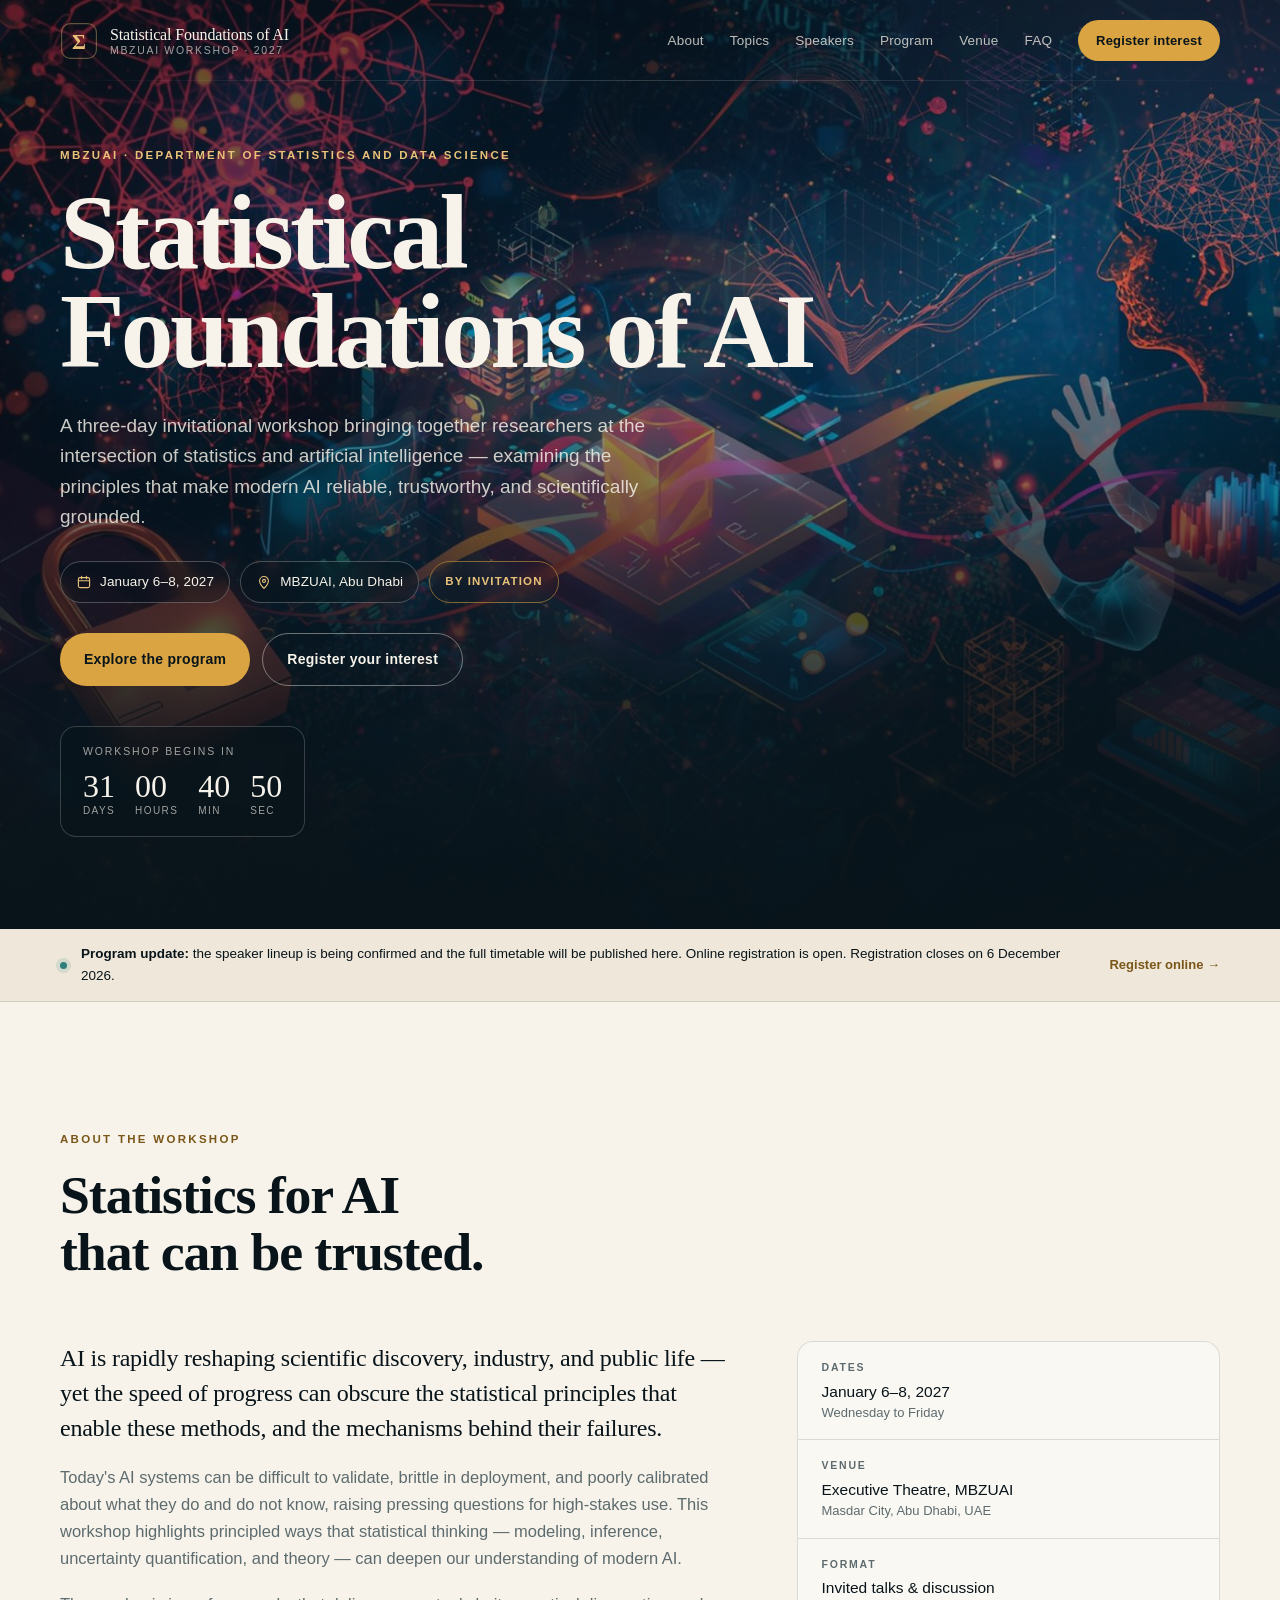
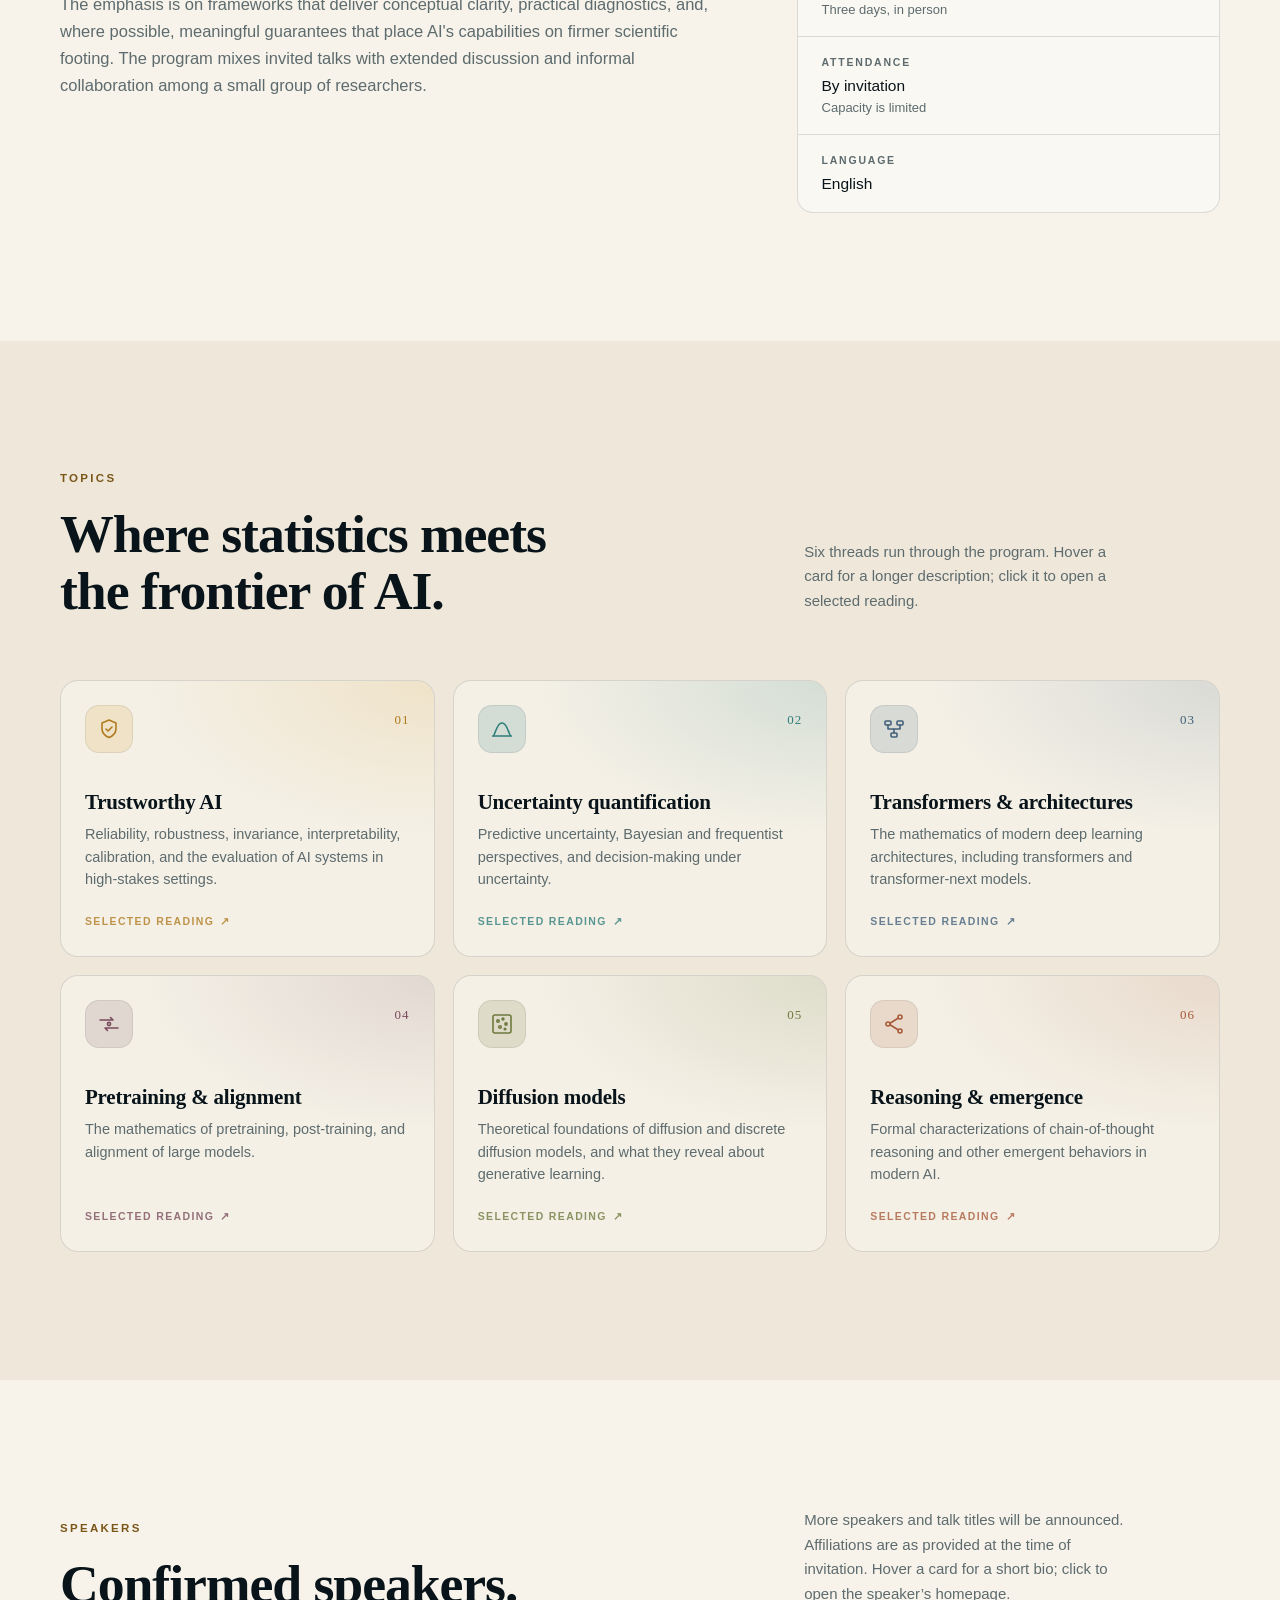
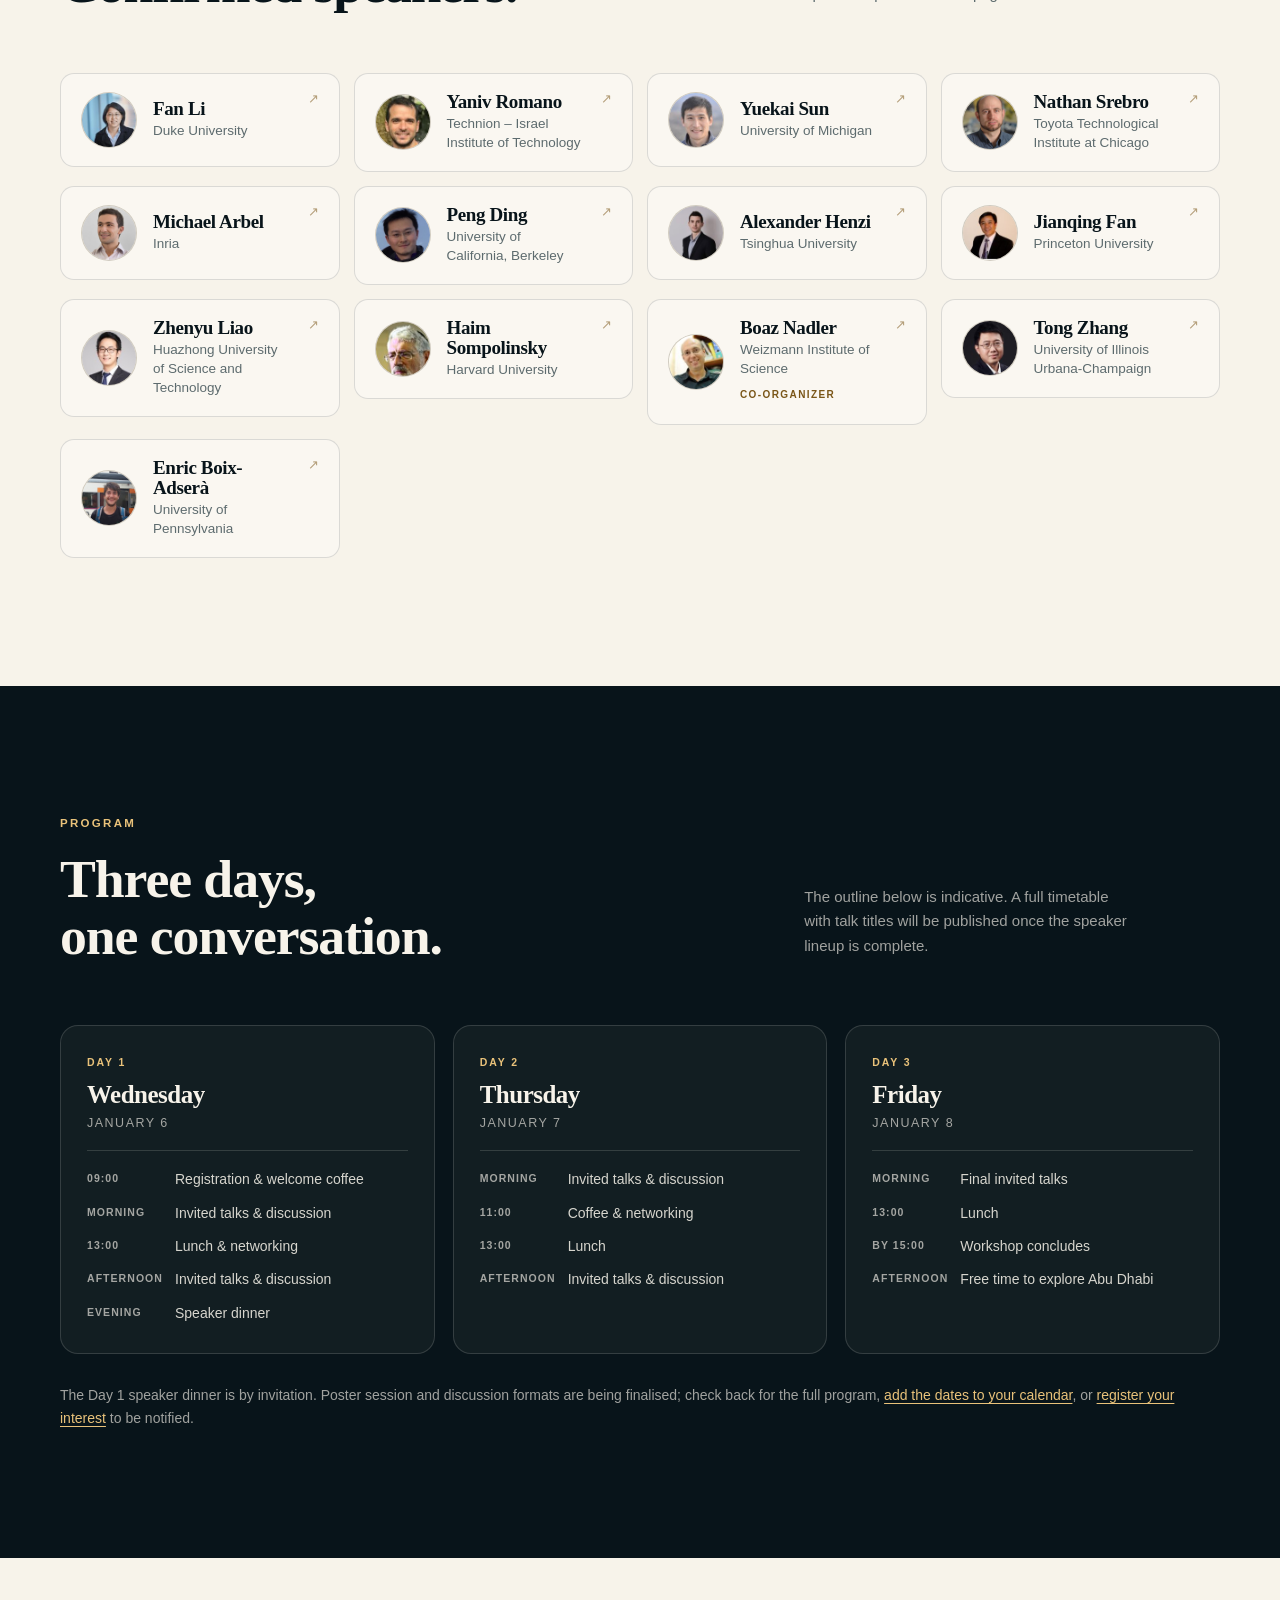
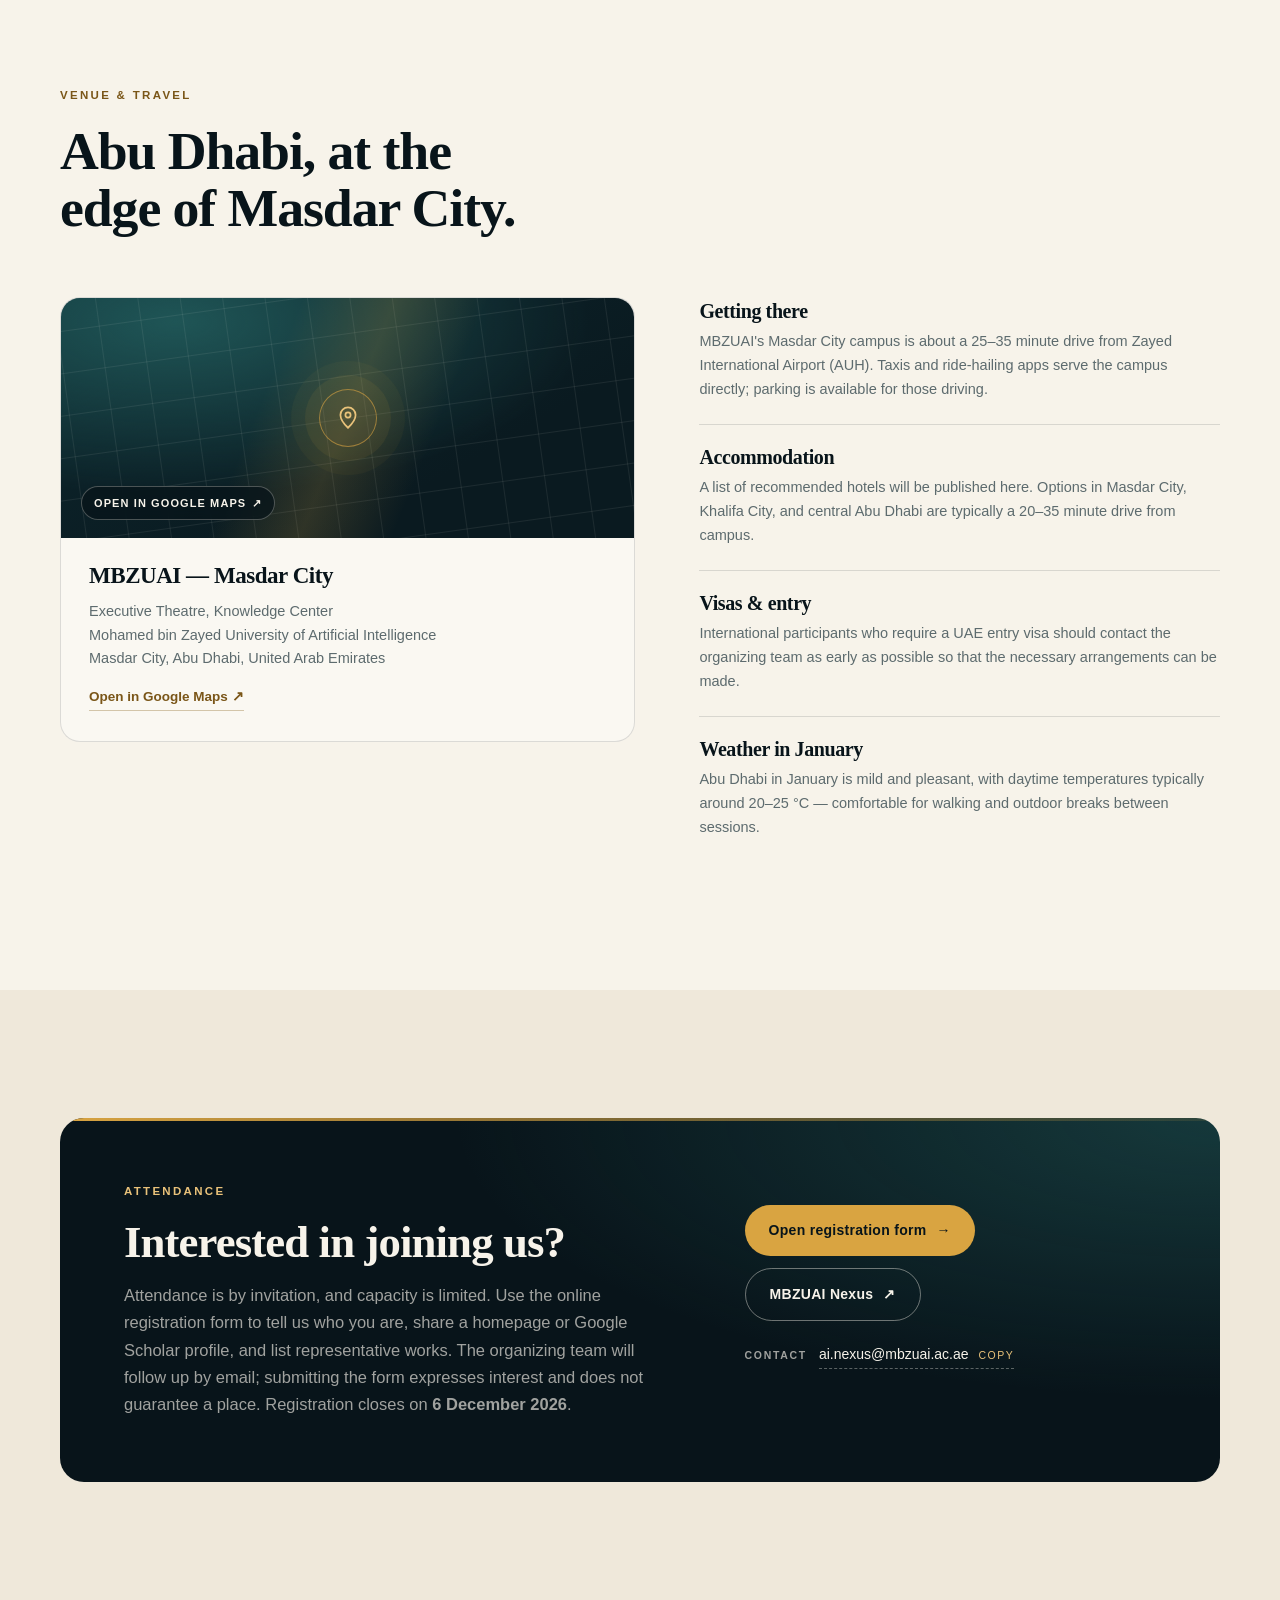
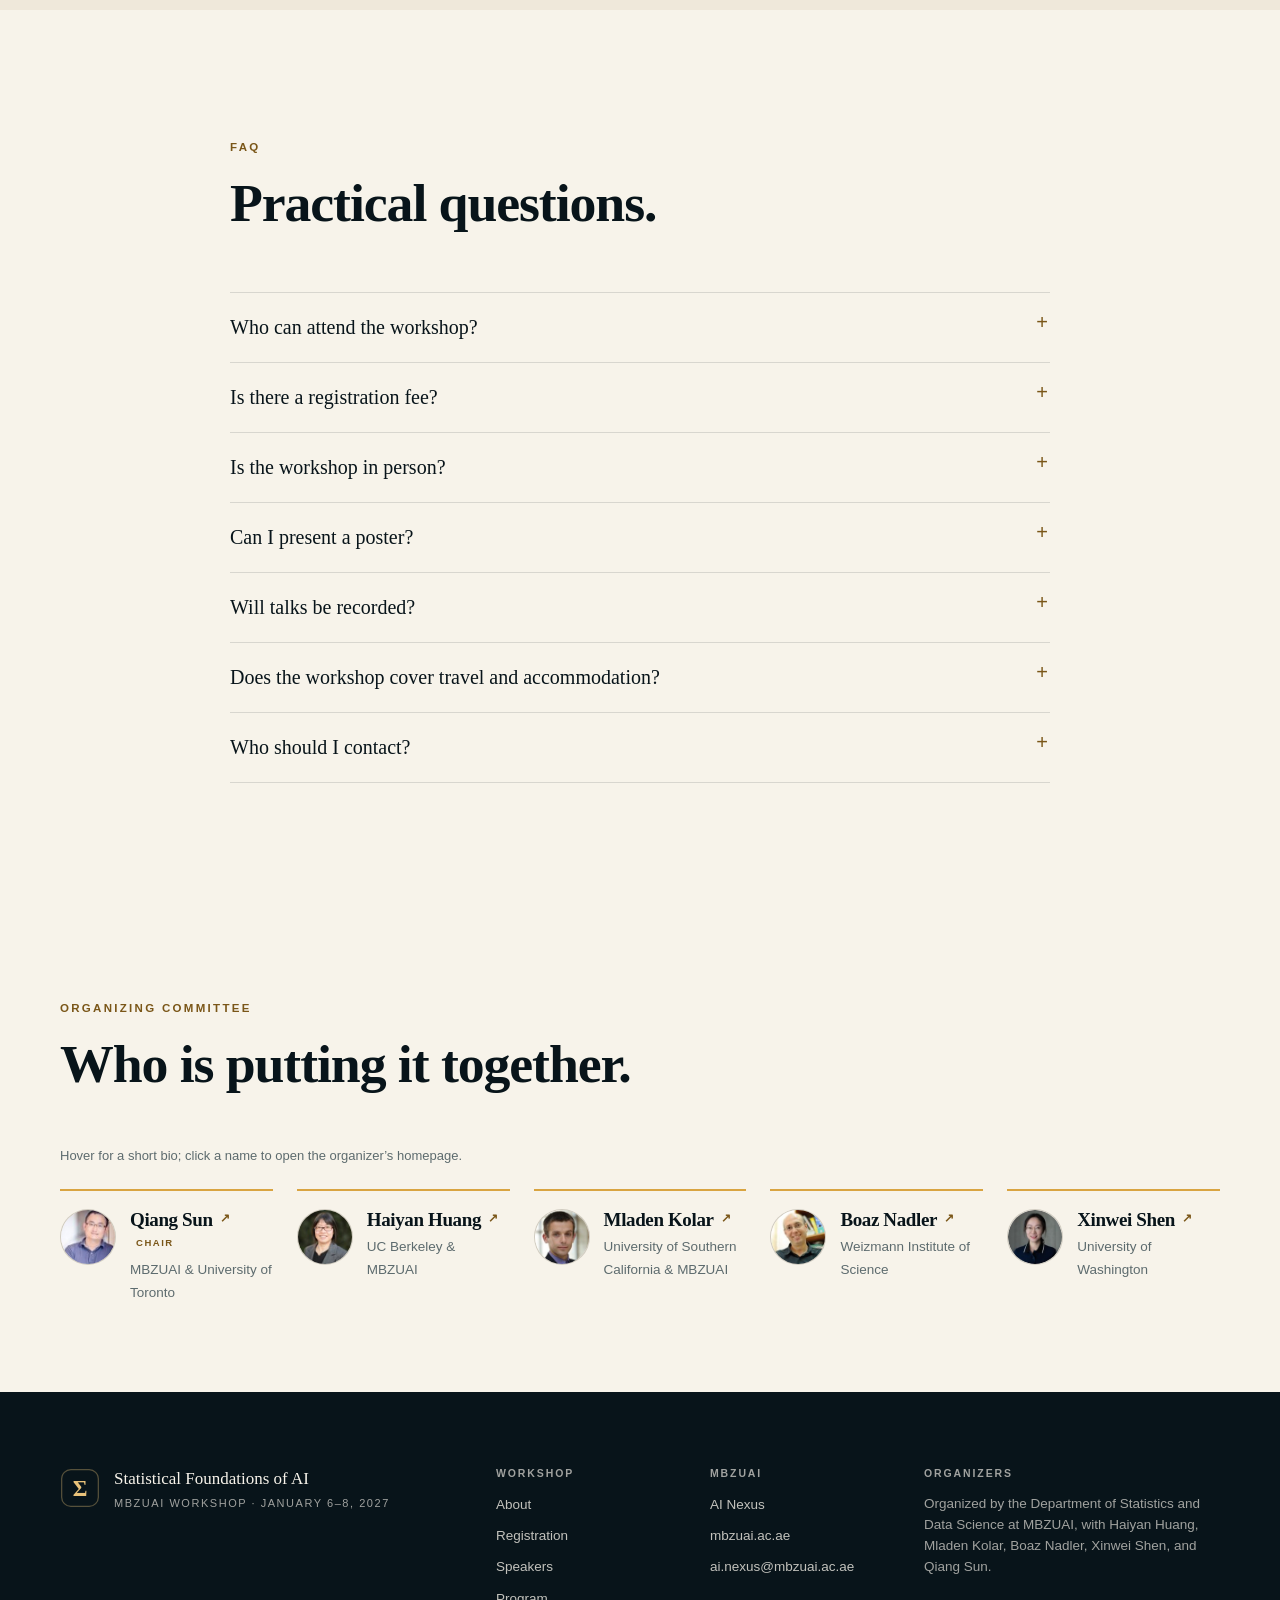
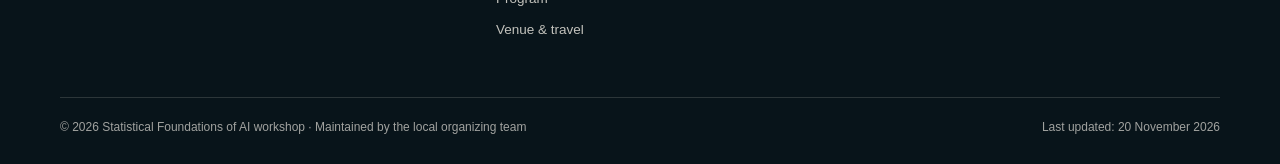
==== commit 2625c05b: "Redesign topic cards with icons, accent colours, hover descriptions and selected reading links" ====
--- a/index.html
+++ b/index.html
@@ -179,39 +179,87 @@
             <p class="eyebrow">Topics</p>
             <h2 class="section-title">Where statistics meets the frontier of AI.</h2>
           </div>
-          <p class="section-aside">Six threads run through the program. They are meant to be points of departure for discussion rather than rigid session boundaries.</p>
+          <p class="section-aside">Six threads run through the program. Hover a card for a longer description; click it to open a selected reading.</p>
         </div>
 
         <ol class="topics">
-          <li class="topic" data-reveal>
-            <span class="topic__num" aria-hidden="true">01</span>
-            <h3>Trustworthy AI</h3>
-            <p>Reliability, robustness, invariance, interpretability, calibration, and the evaluation of AI systems in high-stakes settings.</p>
-          </li>
-          <li class="topic" data-reveal>
-            <span class="topic__num" aria-hidden="true">02</span>
-            <h3>Uncertainty quantification</h3>
-            <p>Predictive uncertainty, Bayesian and frequentist perspectives, and decision-making under uncertainty.</p>
-          </li>
-          <li class="topic" data-reveal>
-            <span class="topic__num" aria-hidden="true">03</span>
-            <h3>Transformers &amp; architectures</h3>
-            <p>The mathematics of modern deep learning architectures, including transformers and transformer-next models.</p>
-          </li>
-          <li class="topic" data-reveal>
-            <span class="topic__num" aria-hidden="true">04</span>
-            <h3>Pretraining &amp; alignment</h3>
-            <p>The mathematics of pretraining, post-training, and alignment of large models.</p>
-          </li>
-          <li class="topic" data-reveal>
-            <span class="topic__num" aria-hidden="true">05</span>
-            <h3>Diffusion models</h3>
-            <p>Theoretical foundations of diffusion and discrete diffusion models, and what they reveal about generative learning.</p>
-          </li>
-          <li class="topic" data-reveal>
-            <span class="topic__num" aria-hidden="true">06</span>
-            <h3>Reasoning &amp; emergence</h3>
-            <p>Formal characterizations of chain-of-thought reasoning and other emergent behaviors in modern AI.</p>
+          <li class="topic topic--1" data-reveal data-topic
+              data-title="Trustworthy AI" data-text="How do we make AI systems reliable, robust, interpretable and auditable in high-stakes settings? This thread spans calibration, invariance, evaluation and the regulatory frameworks that put AI on firmer scientific footing."
+              data-link="https://digital-strategy.ec.europa.eu/en/library/ethics-guidelines-trustworthy-ai" data-link-label="EU Ethics Guidelines for Trustworthy AI">
+            <a class="topic__card" href="https://digital-strategy.ec.europa.eu/en/library/ethics-guidelines-trustworthy-ai" target="_blank" rel="noopener noreferrer">
+              <span class="topic__top">
+                <span class="topic__icon"><svg viewBox="0 0 24 24" fill="none" stroke="currentColor" stroke-width="1.6" stroke-linecap="round" stroke-linejoin="round" aria-hidden="true"><path d="M12 3l7 3v5.5c0 4.5-3 7.5-7 9-4-1.5-7-4.5-7-9V6l7-3Z"/><path d="m9 12 2 2 4-4"/></svg></span>
+                <span class="topic__num" aria-hidden="true">01</span>
+              </span>
+              <h3>Trustworthy AI</h3>
+              <p>Reliability, robustness, invariance, interpretability, calibration, and the evaluation of AI systems in high-stakes settings.</p>
+              <span class="topic__cta">Selected reading <span aria-hidden="true">↗</span></span>
+            </a>
+          </li>
+          <li class="topic topic--2" data-reveal data-topic
+              data-title="Uncertainty quantification" data-text="From Bayesian and frequentist uncertainty to calibrated predictions and decisions under uncertainty — how can models know what they do not know, and how should that uncertainty change what we do with their outputs?"
+              data-link="https://arxiv.org/abs/2011.06225" data-link-label="A Review of Uncertainty Quantification in Deep Learning">
+            <a class="topic__card" href="https://arxiv.org/abs/2011.06225" target="_blank" rel="noopener noreferrer">
+              <span class="topic__top">
+                <span class="topic__icon"><svg viewBox="0 0 24 24" fill="none" stroke="currentColor" stroke-width="1.6" stroke-linecap="round" stroke-linejoin="round" aria-hidden="true"><path d="M3 19c2.2 0 3.2-13 9-13s6.8 13 9 13"/><path d="M3 19h18"/></svg></span>
+                <span class="topic__num" aria-hidden="true">02</span>
+              </span>
+              <h3>Uncertainty quantification</h3>
+              <p>Predictive uncertainty, Bayesian and frequentist perspectives, and decision-making under uncertainty.</p>
+              <span class="topic__cta">Selected reading <span aria-hidden="true">↗</span></span>
+            </a>
+          </li>
+          <li class="topic topic--3" data-reveal data-topic
+              data-title="Transformers &amp; architectures" data-text="The mathematics of attention and transformer architectures — approximation, optimization, and the statistical behaviour of large sequence models, including the transformer-next generation."
+              data-link="https://arxiv.org/abs/1706.03762" data-link-label="Attention Is All You Need">
+            <a class="topic__card" href="https://arxiv.org/abs/1706.03762" target="_blank" rel="noopener noreferrer">
+              <span class="topic__top">
+                <span class="topic__icon"><svg viewBox="0 0 24 24" fill="none" stroke="currentColor" stroke-width="1.6" stroke-linecap="round" stroke-linejoin="round" aria-hidden="true"><rect x="3" y="4" width="6" height="4" rx="1"/><rect x="15" y="4" width="6" height="4" rx="1"/><rect x="9" y="16" width="6" height="4" rx="1"/><path d="M6 8v4h12V8M12 12v4"/></svg></span>
+                <span class="topic__num" aria-hidden="true">03</span>
+              </span>
+              <h3>Transformers &amp; architectures</h3>
+              <p>The mathematics of modern deep learning architectures, including transformers and transformer-next models.</p>
+              <span class="topic__cta">Selected reading <span aria-hidden="true">↗</span></span>
+            </a>
+          </li>
+          <li class="topic topic--4" data-reveal data-topic
+              data-title="Pretraining &amp; alignment" data-text="How do pretraining objectives, post-training and alignment shape model behaviour? This thread looks at the theory behind training, fine-tuning and aligning large models with human intent."
+              data-link="https://arxiv.org/abs/2203.02155" data-link-label="Training language models to follow instructions with human feedback">
+            <a class="topic__card" href="https://arxiv.org/abs/2203.02155" target="_blank" rel="noopener noreferrer">
+              <span class="topic__top">
+                <span class="topic__icon"><svg viewBox="0 0 24 24" fill="none" stroke="currentColor" stroke-width="1.6" stroke-linecap="round" stroke-linejoin="round" aria-hidden="true"><path d="M3 8h13l-2.5-2.5M21 16H8l2.5 2.5"/><circle cx="12" cy="12" r="1.6"/></svg></span>
+                <span class="topic__num" aria-hidden="true">04</span>
+              </span>
+              <h3>Pretraining &amp; alignment</h3>
+              <p>The mathematics of pretraining, post-training, and alignment of large models.</p>
+              <span class="topic__cta">Selected reading <span aria-hidden="true">↗</span></span>
+            </a>
+          </li>
+          <li class="topic topic--5" data-reveal data-topic
+              data-title="Diffusion models" data-text="Theoretical foundations of diffusion and discrete diffusion models — what they reveal about generative learning, sampling, and the geometry of data."
+              data-link="https://arxiv.org/abs/2006.11239" data-link-label="Denoising Diffusion Probabilistic Models">
+            <a class="topic__card" href="https://arxiv.org/abs/2006.11239" target="_blank" rel="noopener noreferrer">
+              <span class="topic__top">
+                <span class="topic__icon"><svg viewBox="0 0 24 24" fill="none" stroke="currentColor" stroke-width="1.6" stroke-linecap="round" stroke-linejoin="round" aria-hidden="true"><rect x="3" y="3" width="18" height="18" rx="2"/><circle cx="8" cy="9" r="1.2"/><circle cx="13" cy="7" r=".9"/><circle cx="16" cy="12" r="1.1"/><circle cx="10" cy="15" r="1.3"/><circle cx="15" cy="17" r=".8"/></svg></span>
+                <span class="topic__num" aria-hidden="true">05</span>
+              </span>
+              <h3>Diffusion models</h3>
+              <p>Theoretical foundations of diffusion and discrete diffusion models, and what they reveal about generative learning.</p>
+              <span class="topic__cta">Selected reading <span aria-hidden="true">↗</span></span>
+            </a>
+          </li>
+          <li class="topic topic--6" data-reveal data-topic
+              data-title="Reasoning &amp; emergence" data-text="Formal characterizations of chain-of-thought reasoning and other emergent behaviours — can statistical theory explain what appears as models scale, and what would a rigorous account look like?"
+              data-link="https://arxiv.org/abs/2201.11903" data-link-label="Chain-of-Thought Prompting Elicits Reasoning in Large Language Models">
+            <a class="topic__card" href="https://arxiv.org/abs/2201.11903" target="_blank" rel="noopener noreferrer">
+              <span class="topic__top">
+                <span class="topic__icon"><svg viewBox="0 0 24 24" fill="none" stroke="currentColor" stroke-width="1.6" stroke-linecap="round" stroke-linejoin="round" aria-hidden="true"><circle cx="6" cy="12" r="2"/><circle cx="18" cy="5" r="2"/><circle cx="18" cy="19" r="2"/><path d="M8 11.2l8-5M8 12.8l8 5"/></svg></span>
+                <span class="topic__num" aria-hidden="true">06</span>
+              </span>
+              <h3>Reasoning &amp; emergence</h3>
+              <p>Formal characterizations of chain-of-thought reasoning and other emergent behaviors in modern AI.</p>
+              <span class="topic__cta">Selected reading <span aria-hidden="true">↗</span></span>
+            </a>
           </li>
         </ol>
       </div>
@@ -704,6 +752,13 @@
   </main>
 
 
+  <div class="topic-popover" id="topic-popover" role="tooltip" hidden>
+    <span class="topic-popover__eyebrow">Topic</span>
+    <span class="topic-popover__title"></span>
+    <p class="topic-popover__text"></p>
+    <a class="topic-popover__link" href="https://sfai-2027.vercel.app/" target="_blank" rel="noopener noreferrer"><span class="topic-popover__link-label">Selected reading</span> <span aria-hidden="true">↗</span></a>
+  </div>
+
   <div class="person-popover" id="person-popover" role="tooltip" hidden>
     <div class="person-popover__head">
       <span class="person-popover__avatar">
@@ -757,6 +812,7 @@
 
   <script src="assets/main.js" defer></script>
   <script src="assets/people.js" defer></script>
+  <script src="assets/topics.js" defer></script>
 
   <script type="application/ld+json">
   {
--- a/assets/styles.css
+++ b/assets/styles.css
@@ -588,31 +588,80 @@
   list-style: none;
   display: grid;
   grid-template-columns: repeat(3, minmax(0, 1fr));
-  border-top: 1px solid var(--line);
-  border-left: 1px solid var(--line);
+  gap: 18px;
 }
 
 .topic {
+  --topic-accent: #b07a1e;
+  --topic-tint: rgba(217, 164, 65, 0.18);
   position: relative;
-  padding: 30px 30px 34px;
-  border-right: 1px solid var(--line);
-  border-bottom: 1px solid var(--line);
-  background: transparent;
-  transition: background 0.25s ease;
-}
+  border: 1px solid var(--line);
+  border-radius: 18px;
+  background: rgba(255, 255, 255, 0.34);
+  overflow: hidden;
+  transition: transform 0.25s ease, border-color 0.25s ease, background 0.25s ease, box-shadow 0.25s ease;
+}
+
+.topic::before {
+  content: "";
+  position: absolute;
+  inset: 0;
+  background: radial-gradient(125% 90% at 100% 0%, var(--topic-tint), transparent 62%);
+  pointer-events: none;
+}
+
+.topic--2 { --topic-accent: #2f7e7a; --topic-tint: rgba(47, 126, 122, 0.16); }
+.topic--3 { --topic-accent: #41607a; --topic-tint: rgba(65, 96, 122, 0.15); }
+.topic--4 { --topic-accent: #7a4c5c; --topic-tint: rgba(122, 76, 92, 0.15); }
+.topic--5 { --topic-accent: #6f7a3f; --topic-tint: rgba(111, 122, 63, 0.17); }
+.topic--6 { --topic-accent: #a85a3a; --topic-tint: rgba(168, 90, 58, 0.15); }
+
+.topic__card {
+  position: relative;
+  z-index: 1;
+  display: flex;
+  flex-direction: column;
+  height: 100%;
+  padding: 24px 24px 26px;
+  color: inherit;
+  text-decoration: none;
+}
+
+.topic__top {
+  display: flex;
+  align-items: flex-start;
+  justify-content: space-between;
+  gap: 16px;
+  margin-bottom: 38px;
+}
+
+.topic__icon {
+  width: 48px;
+  height: 48px;
+  display: grid;
+  place-items: center;
+  border-radius: 14px;
+  border: 1px solid rgba(8, 20, 26, 0.08);
+  background: var(--topic-tint);
+  color: var(--topic-accent);
+  transition: transform 0.25s ease;
+}
+
+.topic__icon svg { width: 24px; height: 24px; }
 
 .topic__num {
   display: block;
+  padding-top: 4px;
   font-family: var(--serif);
   font-size: 13px;
   letter-spacing: 0.08em;
-  color: var(--amber-ink);
-  margin-bottom: 46px;
+  color: var(--topic-accent);
 }
 
 .topic h3 {
   font-size: 21px;
   margin-bottom: 10px;
+  letter-spacing: -0.01em;
 }
 
 .topic p {
@@ -620,6 +669,99 @@
   color: var(--muted);
   line-height: 1.55;
 }
+
+.topic__cta {
+  margin-top: auto;
+  padding-top: 22px;
+  display: inline-flex;
+  align-items: center;
+  gap: 6px;
+  font-size: 10.5px;
+  font-weight: 600;
+  letter-spacing: 0.13em;
+  text-transform: uppercase;
+  color: var(--topic-accent);
+  opacity: 0.78;
+  transition: opacity 0.2s ease, transform 0.2s ease;
+}
+
+.topic:hover,
+.topic:focus-within {
+  transform: translateY(-4px);
+  border-color: var(--topic-accent);
+  background: rgba(255, 255, 255, 0.72);
+  box-shadow: 0 22px 48px -30px rgba(8, 20, 26, 0.45);
+}
+
+.topic:hover .topic__icon,
+.topic:focus-within .topic__icon { transform: scale(1.06); }
+
+.topic:hover .topic__cta,
+.topic:focus-within .topic__cta { opacity: 1; transform: translateX(2px); }
+
+@media (max-width: 1080px) {
+  .topics { grid-template-columns: repeat(2, minmax(0, 1fr)); }
+}
+
+@media (max-width: 640px) {
+  .topics { grid-template-columns: 1fr; }
+  .topic__top { margin-bottom: 26px; }
+}
+
+/* Topic hover popover */
+
+.topic-popover {
+  position: fixed;
+  z-index: 300;
+  width: min(360px, calc(100vw - 24px));
+  padding: 18px 20px;
+  border: 1px solid var(--line);
+  border-radius: 16px;
+  background: var(--paper);
+  color: var(--ink);
+  box-shadow: 0 24px 60px -24px rgba(8, 20, 26, 0.55);
+  opacity: 0;
+  transform: translateY(6px);
+  transition: opacity 0.16s ease, transform 0.16s ease;
+  pointer-events: auto;
+}
+
+.topic-popover[hidden] { display: none; }
+.topic-popover.is-visible { opacity: 1; transform: none; }
+
+.topic-popover__eyebrow {
+  display: block;
+  margin-bottom: 8px;
+  font-size: 10.5px;
+  font-weight: 600;
+  letter-spacing: 0.16em;
+  text-transform: uppercase;
+  color: var(--amber-ink);
+}
+
+.topic-popover__title {
+  font-size: 21px;
+  margin-bottom: 9px;
+}
+
+.topic-popover__text {
+  margin-bottom: 14px;
+  font-size: 13.5px;
+  line-height: 1.55;
+  color: var(--ink);
+  opacity: 0.82;
+}
+
+.topic-popover__link {
+  font-size: 12.5px;
+  font-weight: 600;
+  color: var(--amber-ink);
+  text-decoration: none;
+  border-bottom: 1px solid rgba(122, 86, 24, 0.35);
+  padding-bottom: 1px;
+}
+
+.topic-popover__link:hover { border-bottom-color: var(--amber-ink); }
 
 /* Speakers */
 
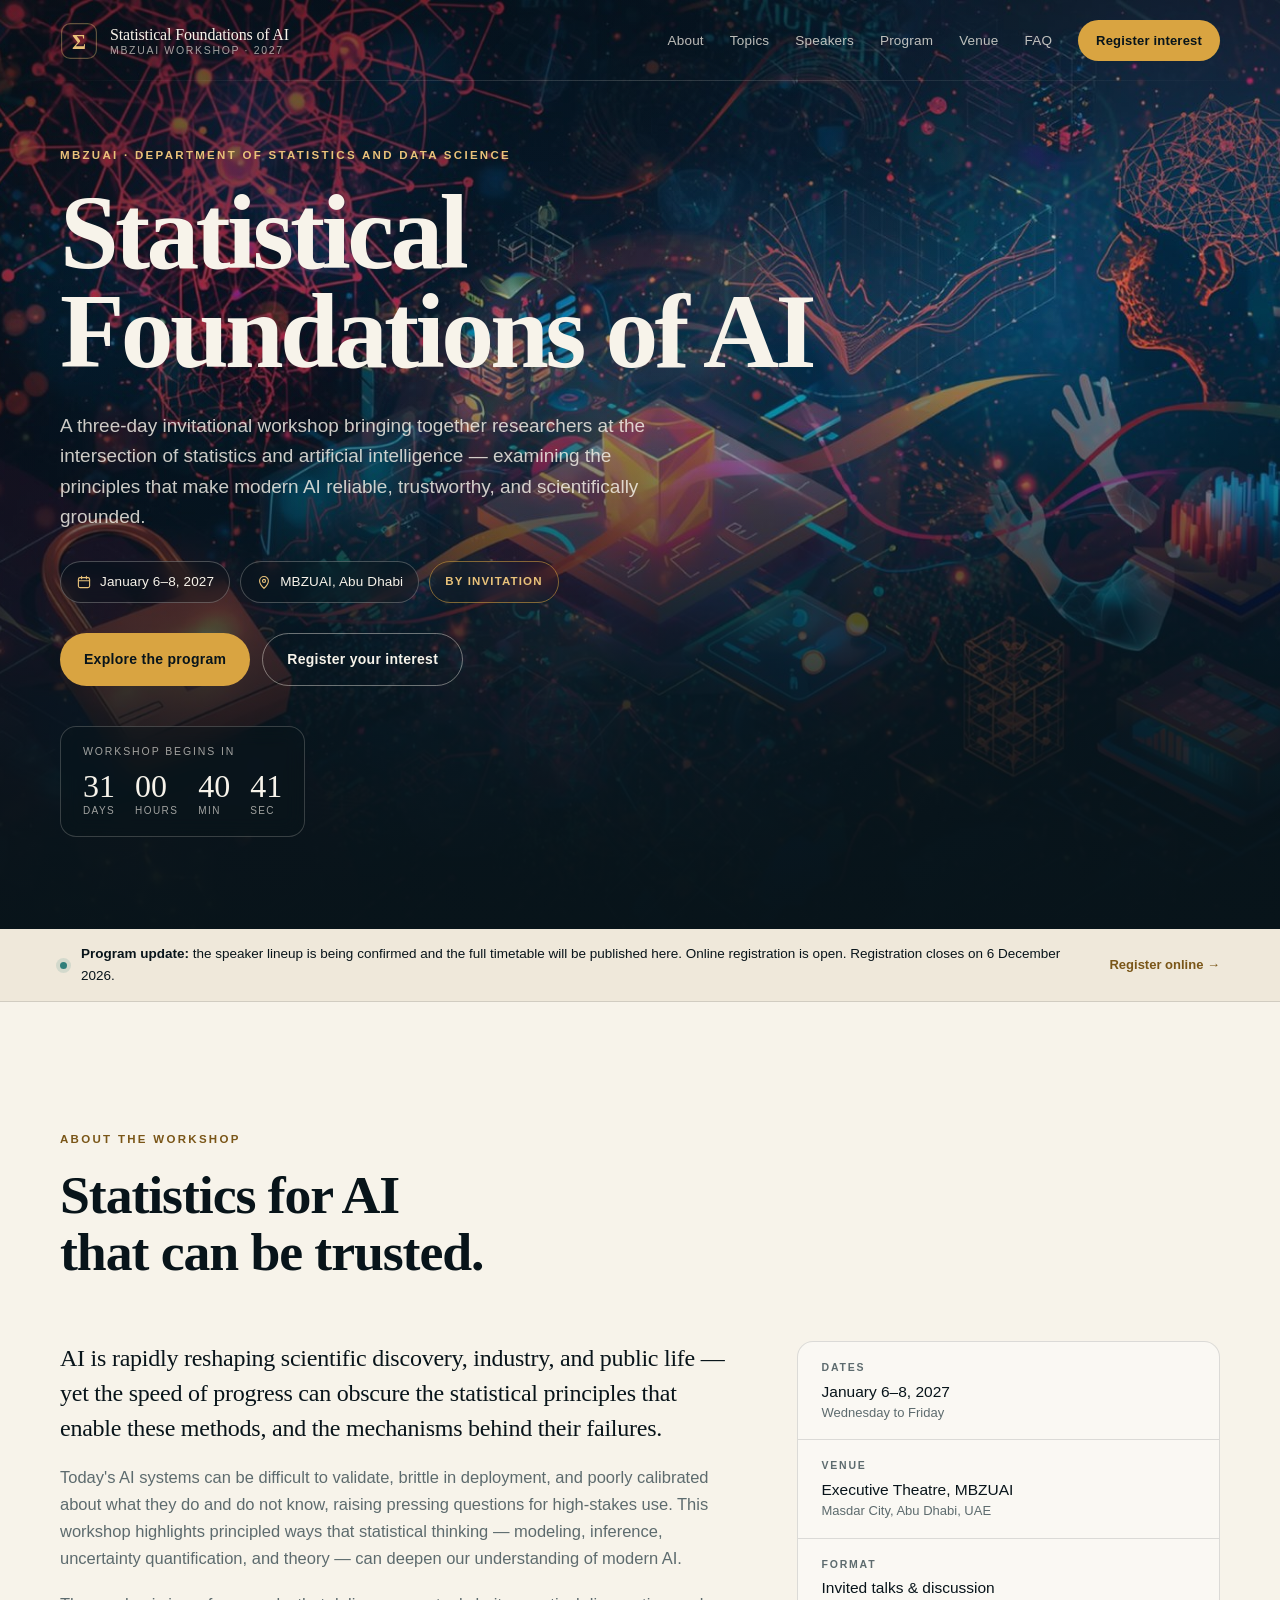
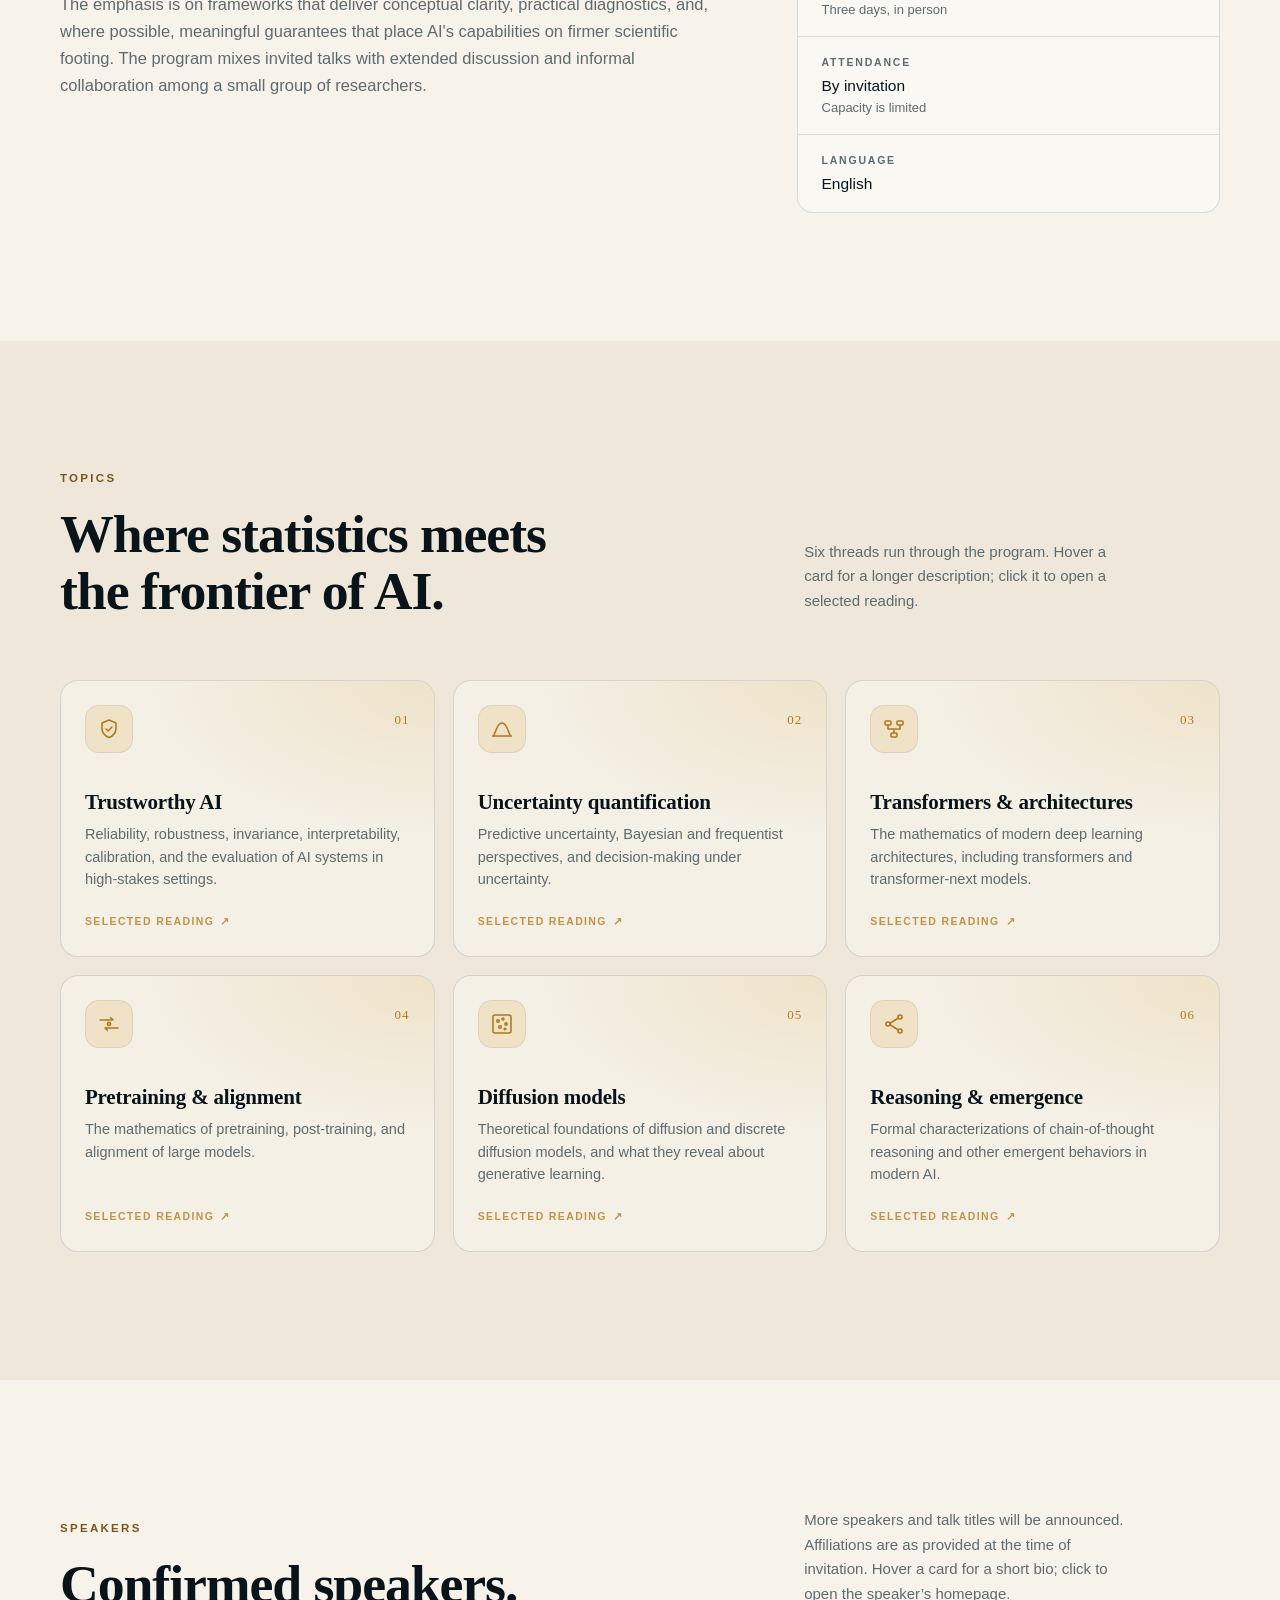
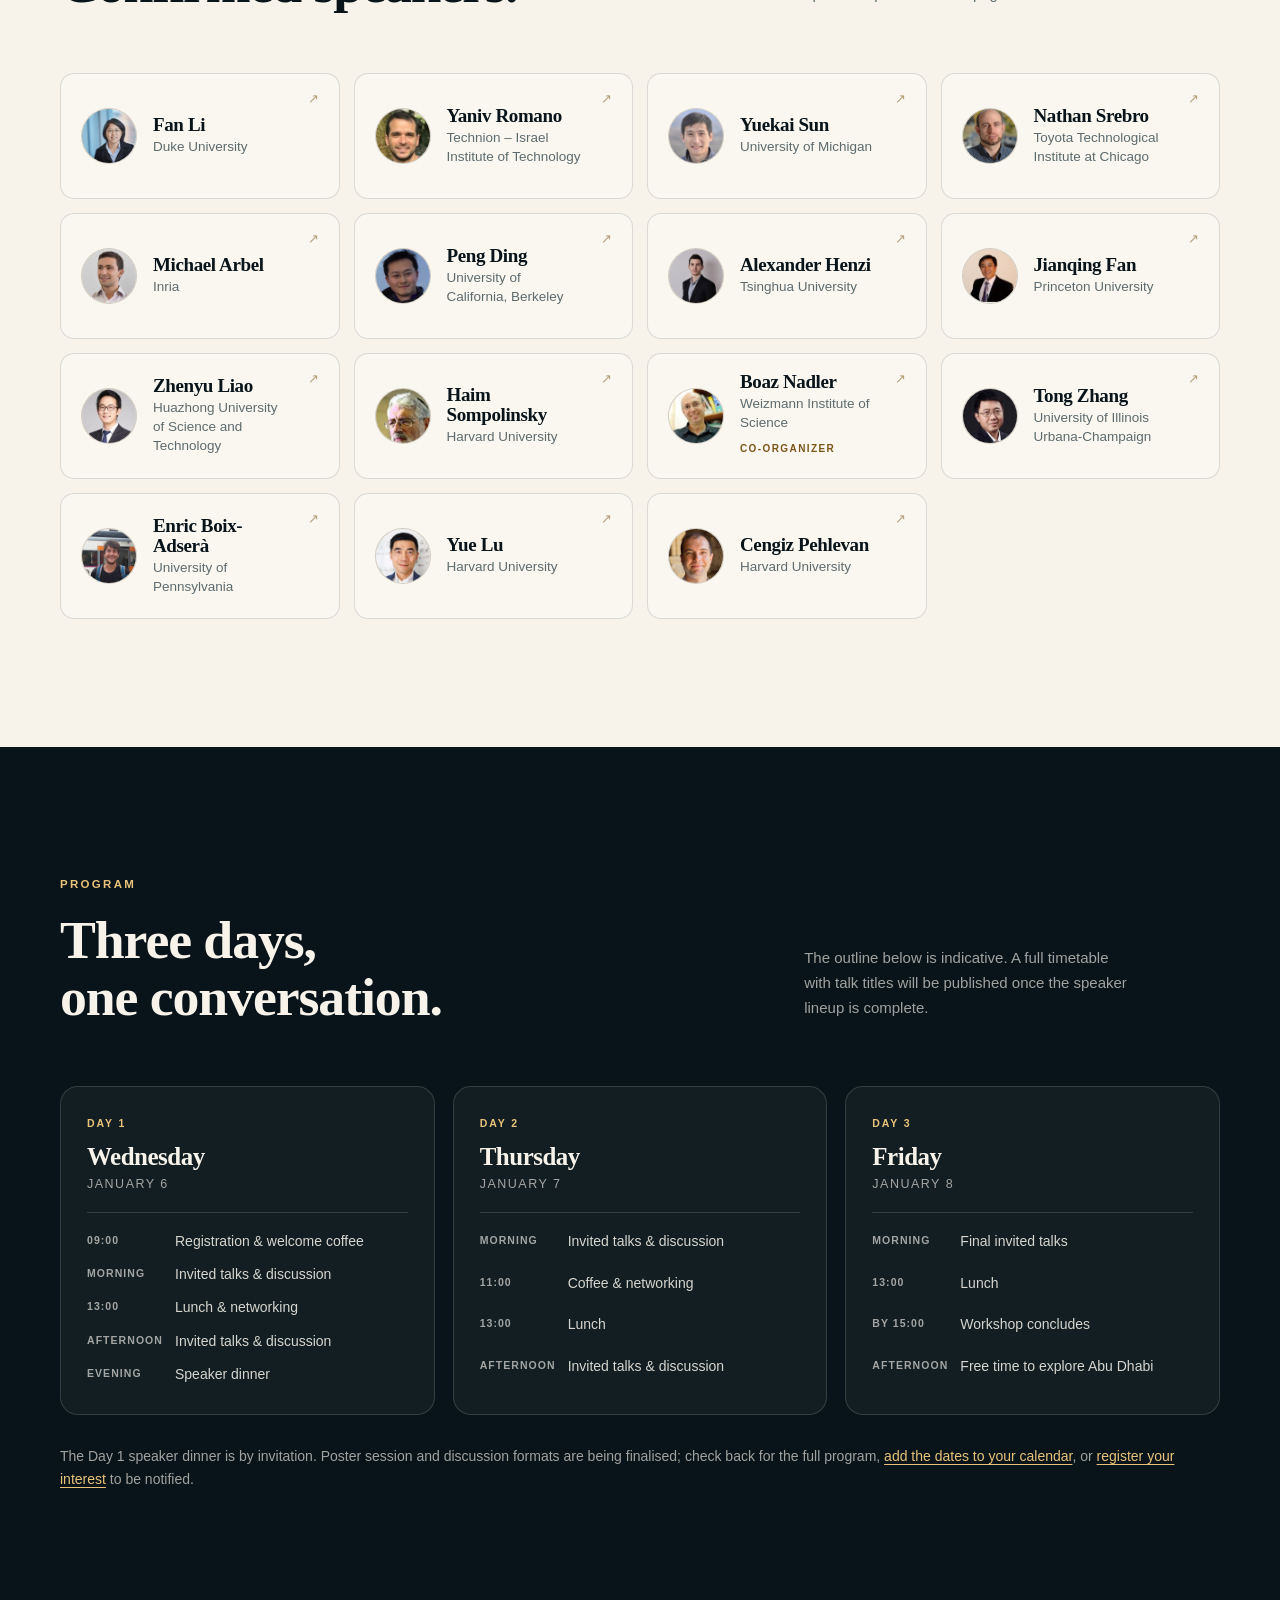
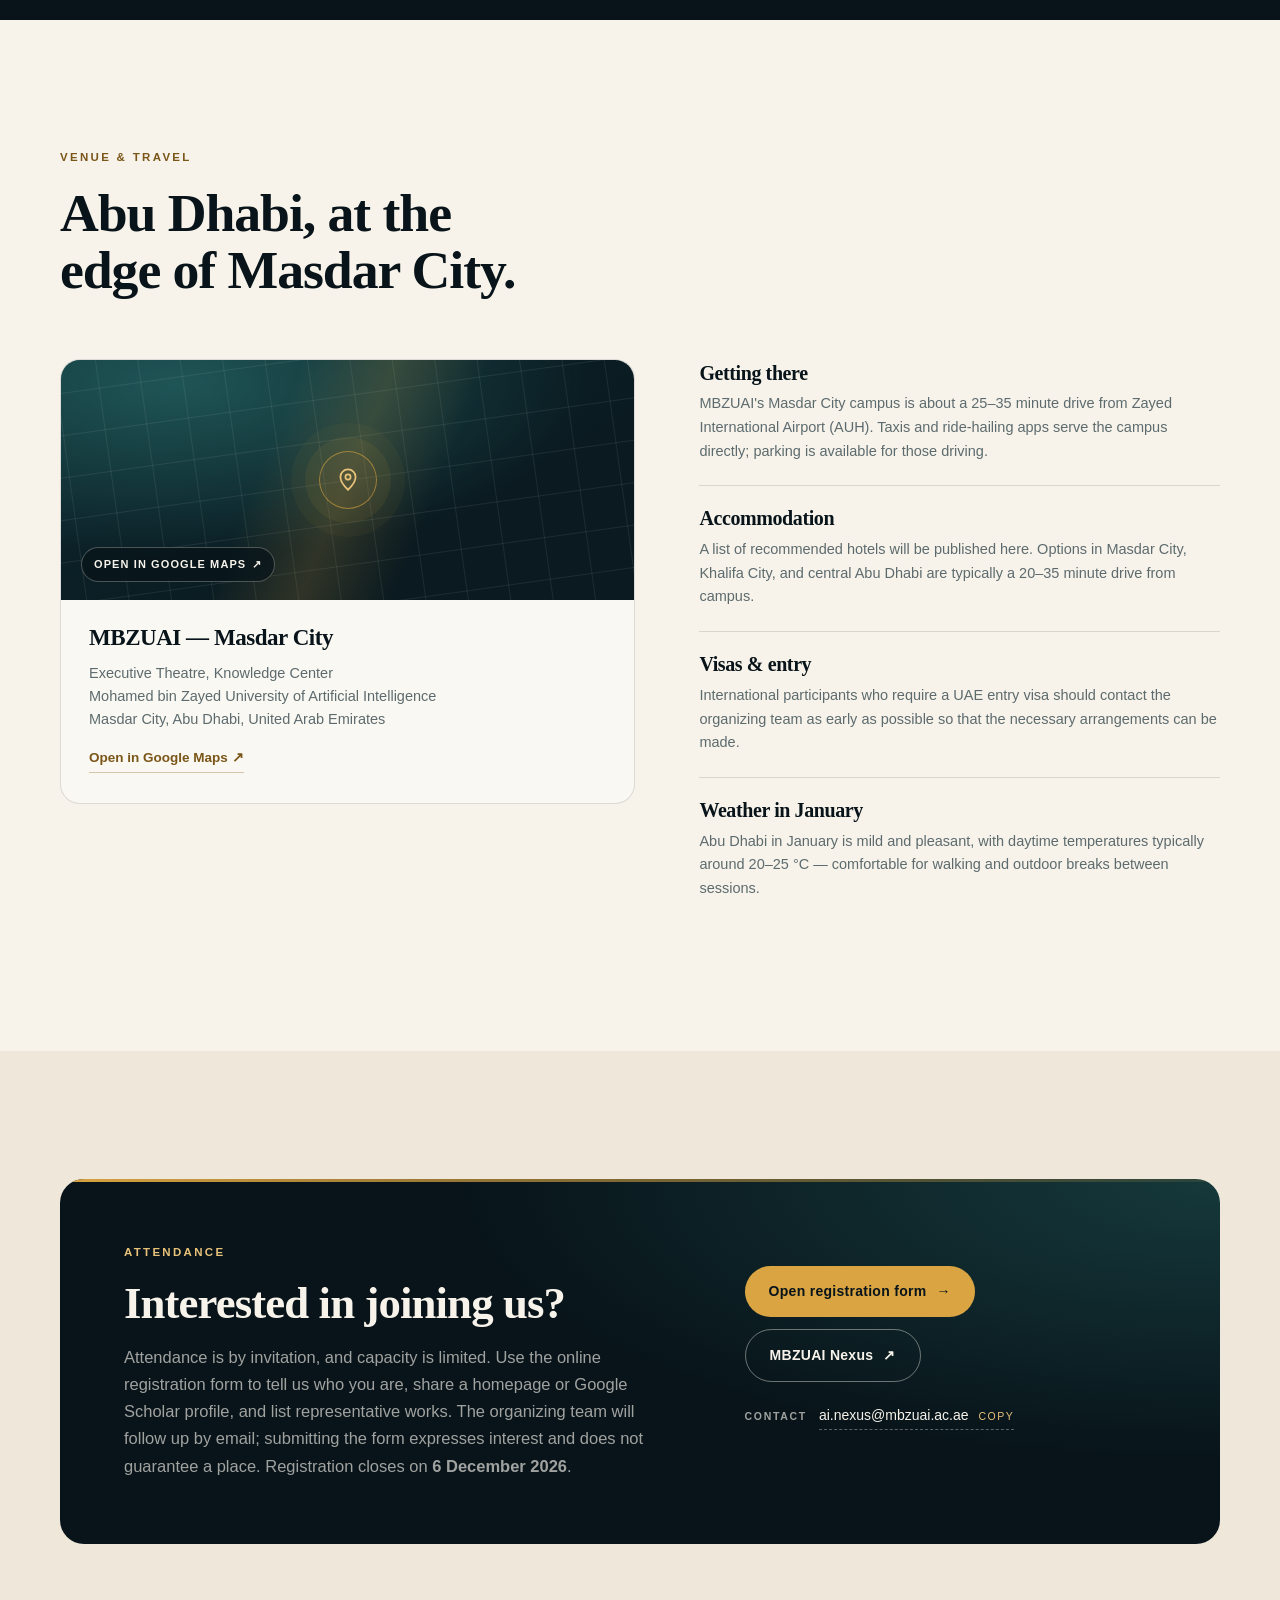
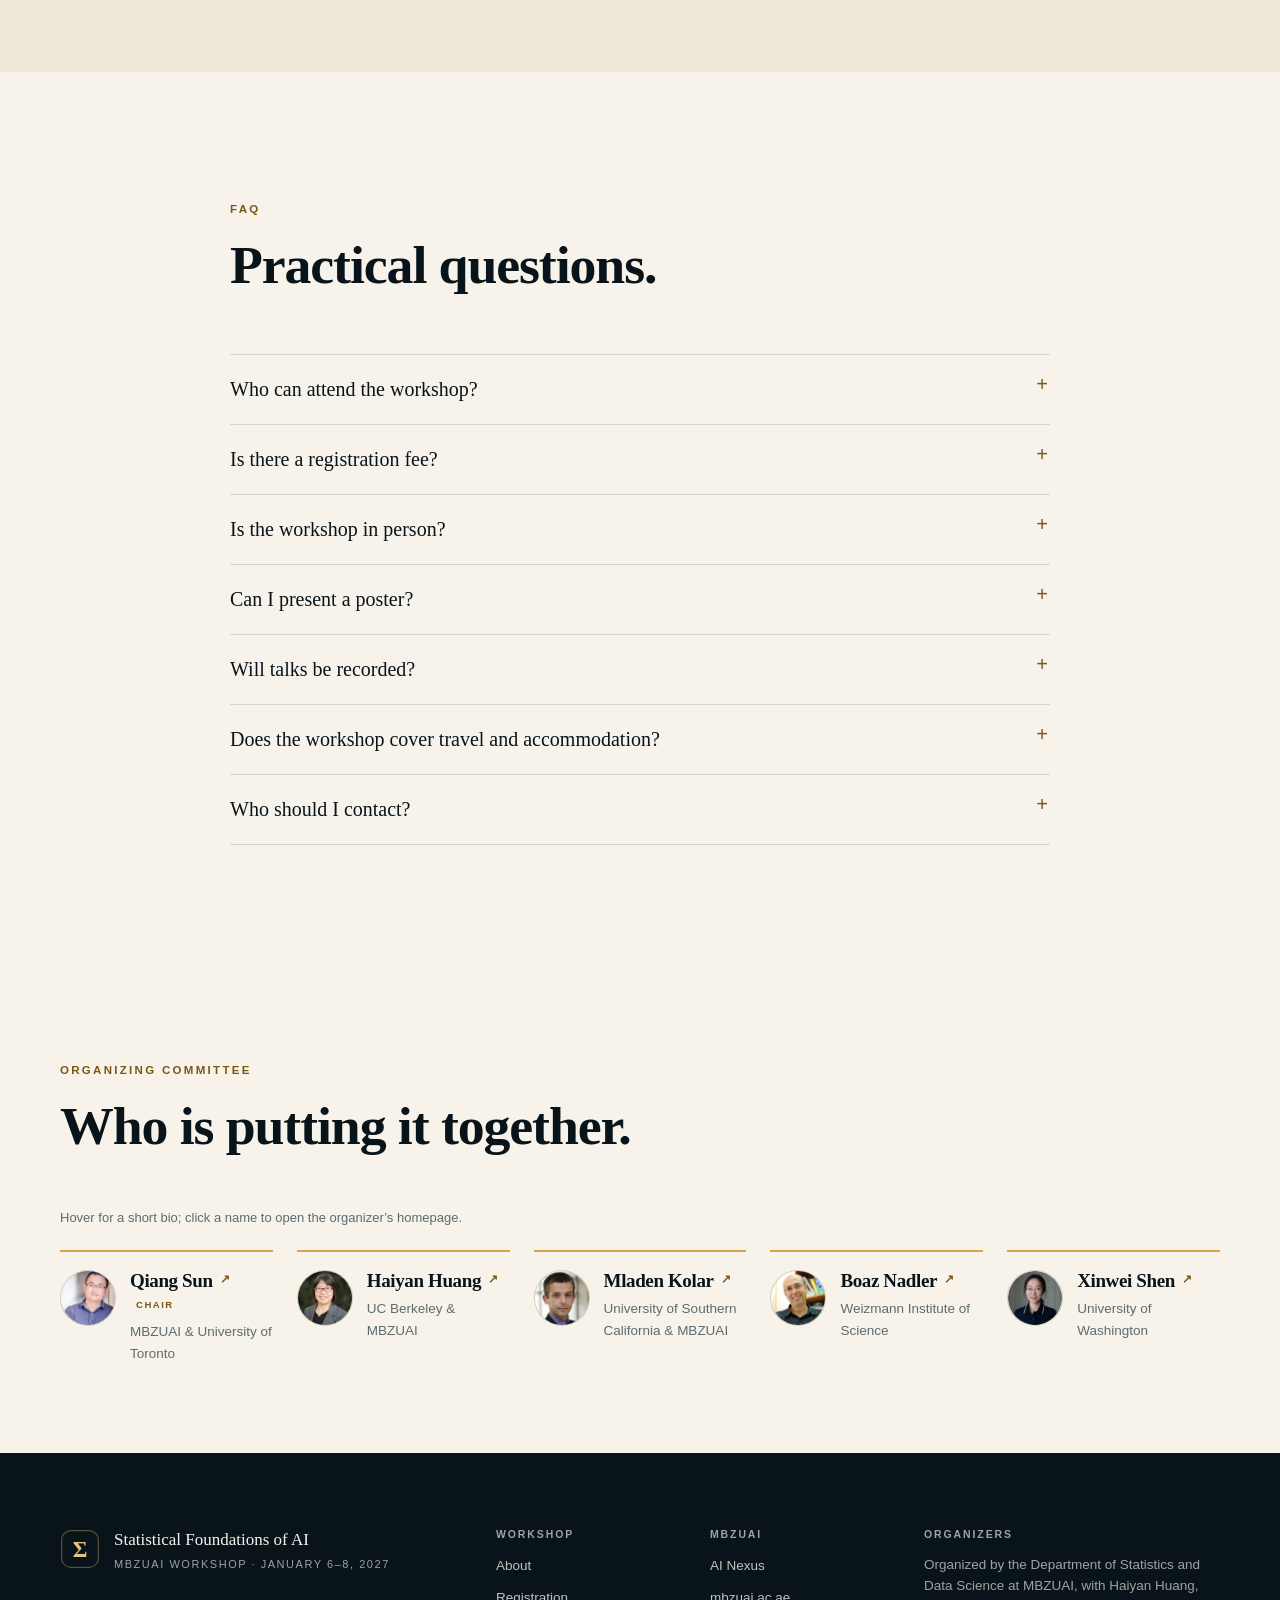
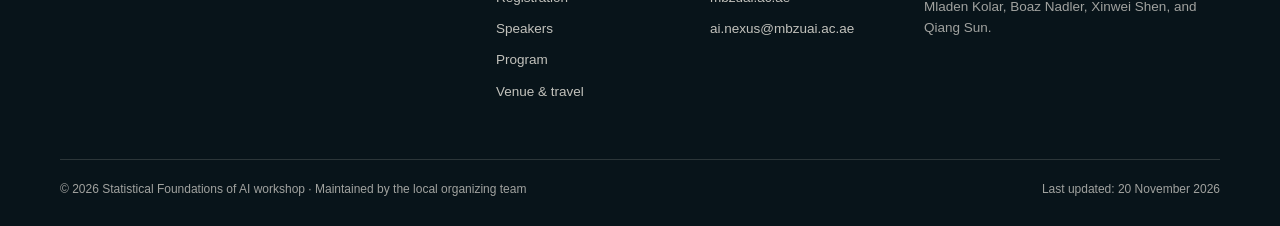
==== commit cb6f19cd: "Add Yue Lu and Cengiz Pehlevan as confirmed speakers" ====
--- a/index.html
+++ b/index.html
@@ -481,6 +481,39 @@
               <div class="speaker__body">
                 <h3>Enric Boix-Adserà</h3>
                 <p>University of Pennsylvania</p>
+              </div>
+              <span class="speaker__go" aria-hidden="true">↗</span>
+            </a>
+          </li>
+
+          <li data-reveal>
+            <a class="speaker person-card" href="https://lu.seas.harvard.edu/" target="_blank" rel="noopener noreferrer"
+               data-person data-name="Yue Lu" data-affiliation="Harvard University"
+               data-avatar="assets/people/yue-lu.jpg" data-profile="https://lu.seas.harvard.edu/"
+               data-bio="Gordon McKay Professor of Electrical Engineering and Applied Mathematics at Harvard University, with an affiliate appointment in Statistics. His research focuses on the mathematical foundations of high-dimensional statistical estimation and learning, random matrix theory, and signal processing.">
+              <span class="speaker__avatar">
+                <img class="avatar-img" src="assets/people/yue-lu.jpg" alt="" width="72" height="72" loading="lazy">
+                <span class="speaker__initials" aria-hidden="true">YL</span>
+              </span>
+              <div class="speaker__body">
+                <h3>Yue Lu</h3>
+                <p>Harvard University</p>
+              </div>
+              <span class="speaker__go" aria-hidden="true">↗</span>
+            </a>
+          </li>
+          <li data-reveal>
+            <a class="speaker person-card" href="https://seas.harvard.edu/person/cengiz-pehlevan" target="_blank" rel="noopener noreferrer"
+               data-person data-name="Cengiz Pehlevan" data-affiliation="Harvard University"
+               data-avatar="assets/people/cengiz-pehlevan.jpg" data-profile="https://seas.harvard.edu/person/cengiz-pehlevan"
+               data-bio="Associate Professor of Applied Mathematics at Harvard University. He works at the interface of theoretical neuroscience and machine learning, developing mathematical theories of neural computation and learning.">
+              <span class="speaker__avatar">
+                <img class="avatar-img" src="assets/people/cengiz-pehlevan.jpg" alt="" width="72" height="72" loading="lazy">
+                <span class="speaker__initials" aria-hidden="true">CP</span>
+              </span>
+              <div class="speaker__body">
+                <h3>Cengiz Pehlevan</h3>
+                <p>Harvard University</p>
               </div>
               <span class="speaker__go" aria-hidden="true">↗</span>
             </a>
--- a/assets/styles.css
+++ b/assets/styles.css
@@ -610,12 +610,6 @@
   pointer-events: none;
 }
 
-.topic--2 { --topic-accent: #2f7e7a; --topic-tint: rgba(47, 126, 122, 0.16); }
-.topic--3 { --topic-accent: #41607a; --topic-tint: rgba(65, 96, 122, 0.15); }
-.topic--4 { --topic-accent: #7a4c5c; --topic-tint: rgba(122, 76, 92, 0.15); }
-.topic--5 { --topic-accent: #6f7a3f; --topic-tint: rgba(111, 122, 63, 0.17); }
-.topic--6 { --topic-accent: #a85a3a; --topic-tint: rgba(168, 90, 58, 0.15); }
-
 .topic__card {
   position: relative;
   z-index: 1;
@@ -1826,6 +1820,56 @@
 }
 
 /* --------------------------------------------------------------------------
+   Equal-height card grids (speakers / topics / program days / organizers)
+   -------------------------------------------------------------------------- */
+
+.speakers,
+.topics,
+.days,
+.organizers {
+  grid-auto-rows: 1fr;
+  align-items: stretch;
+}
+
+.speakers > li {
+  display: flex;
+  min-width: 0;
+}
+
+.speaker {
+  width: 100%;
+  height: 100%;
+}
+
+.topic,
+.day,
+.organizers li {
+  height: 100%;
+}
+
+.topic {
+  display: flex;
+}
+
+.topic__card {
+  flex: 1;
+}
+
+.day {
+  display: flex;
+  flex-direction: column;
+}
+
+.day__list {
+  flex: 1;
+}
+
+/* Keep the external-link arrow attached to organizer names. */
+.organizer-link {
+  white-space: nowrap;
+}
+
+/* --------------------------------------------------------------------------
    Motion & print
    -------------------------------------------------------------------------- */
 
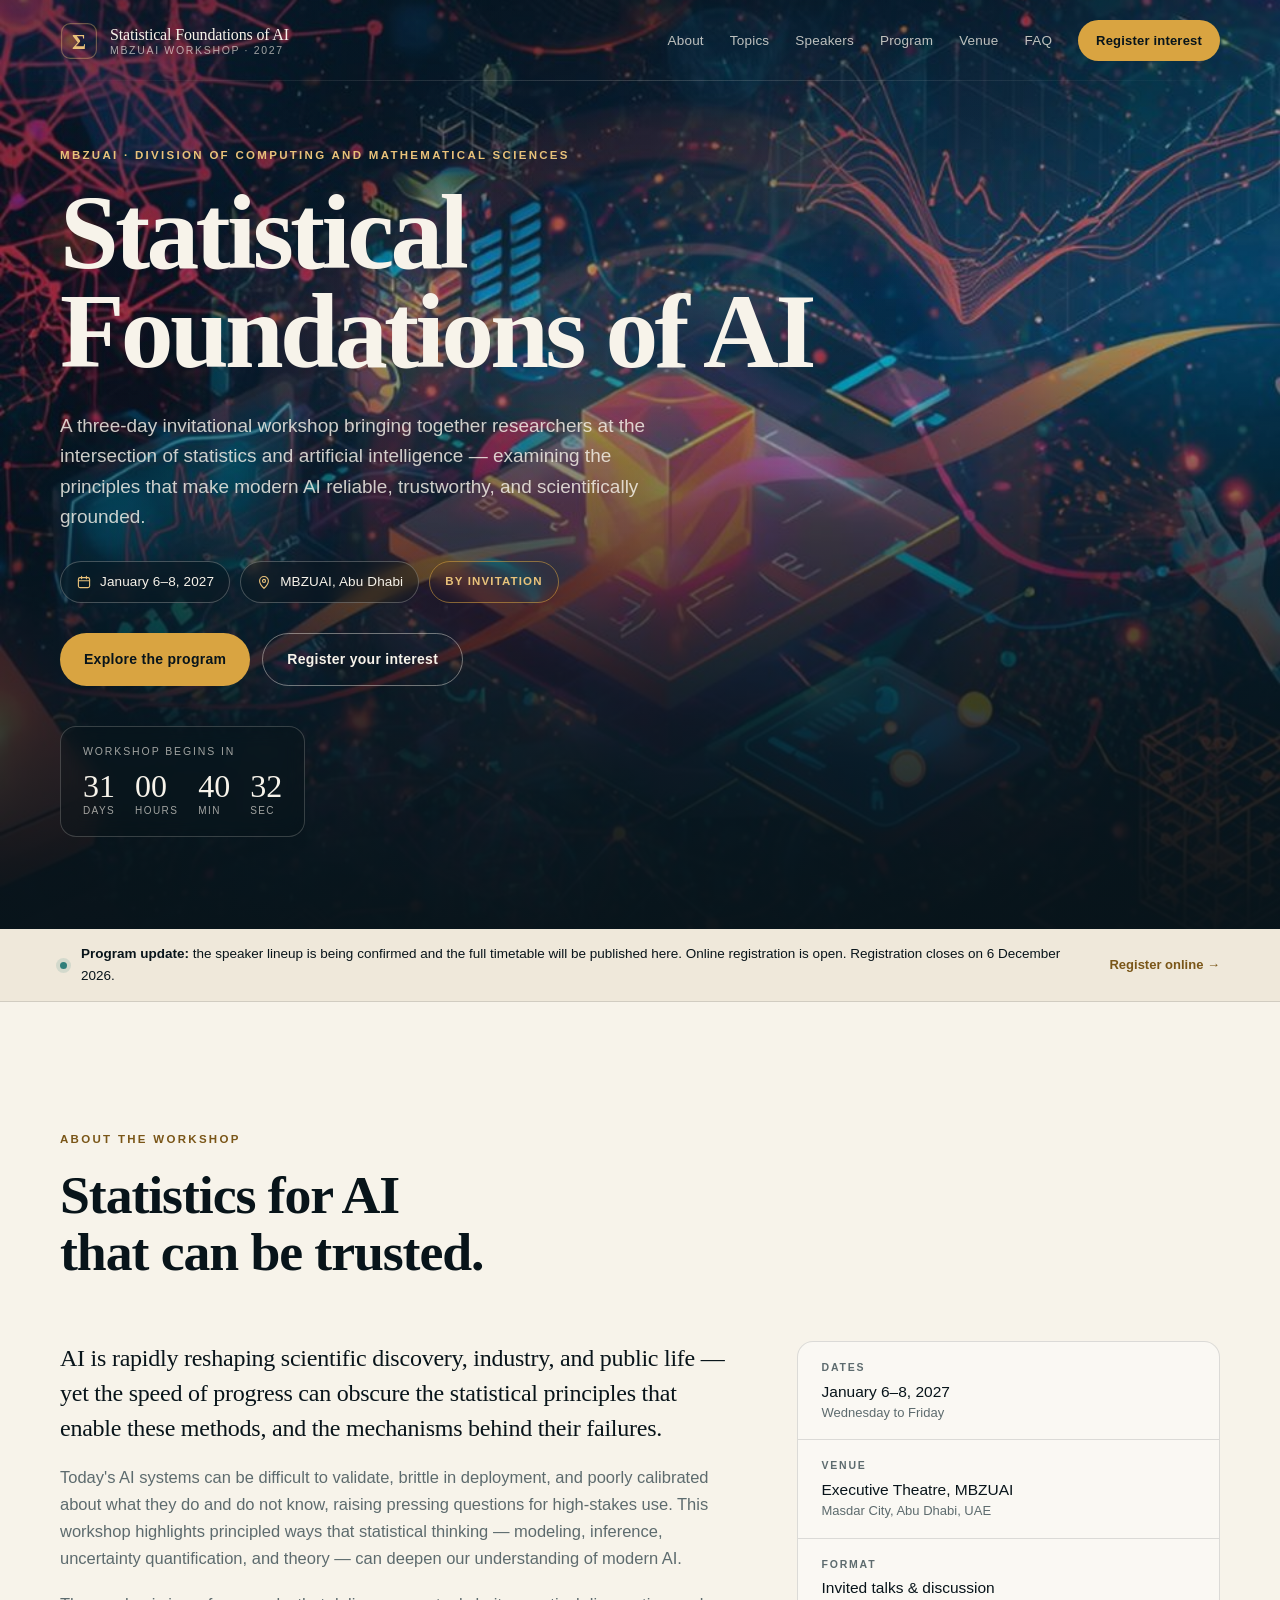
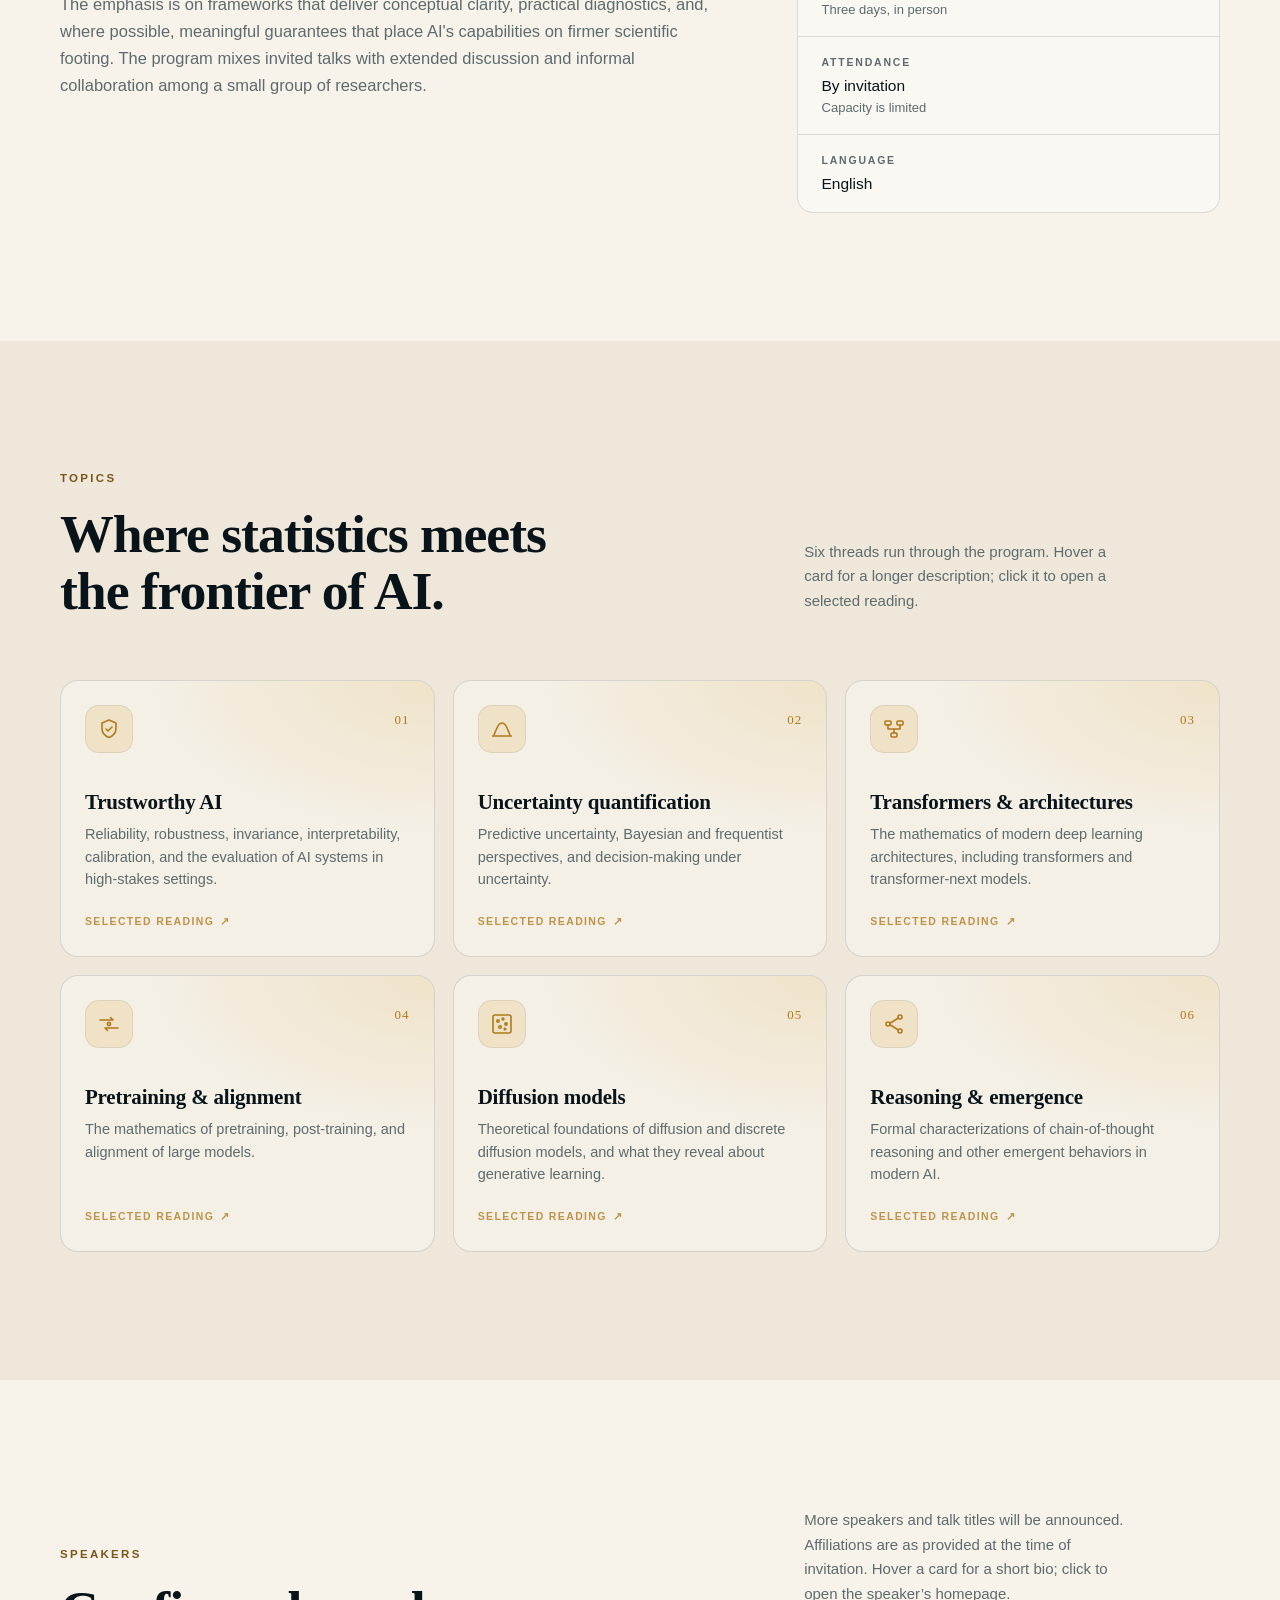
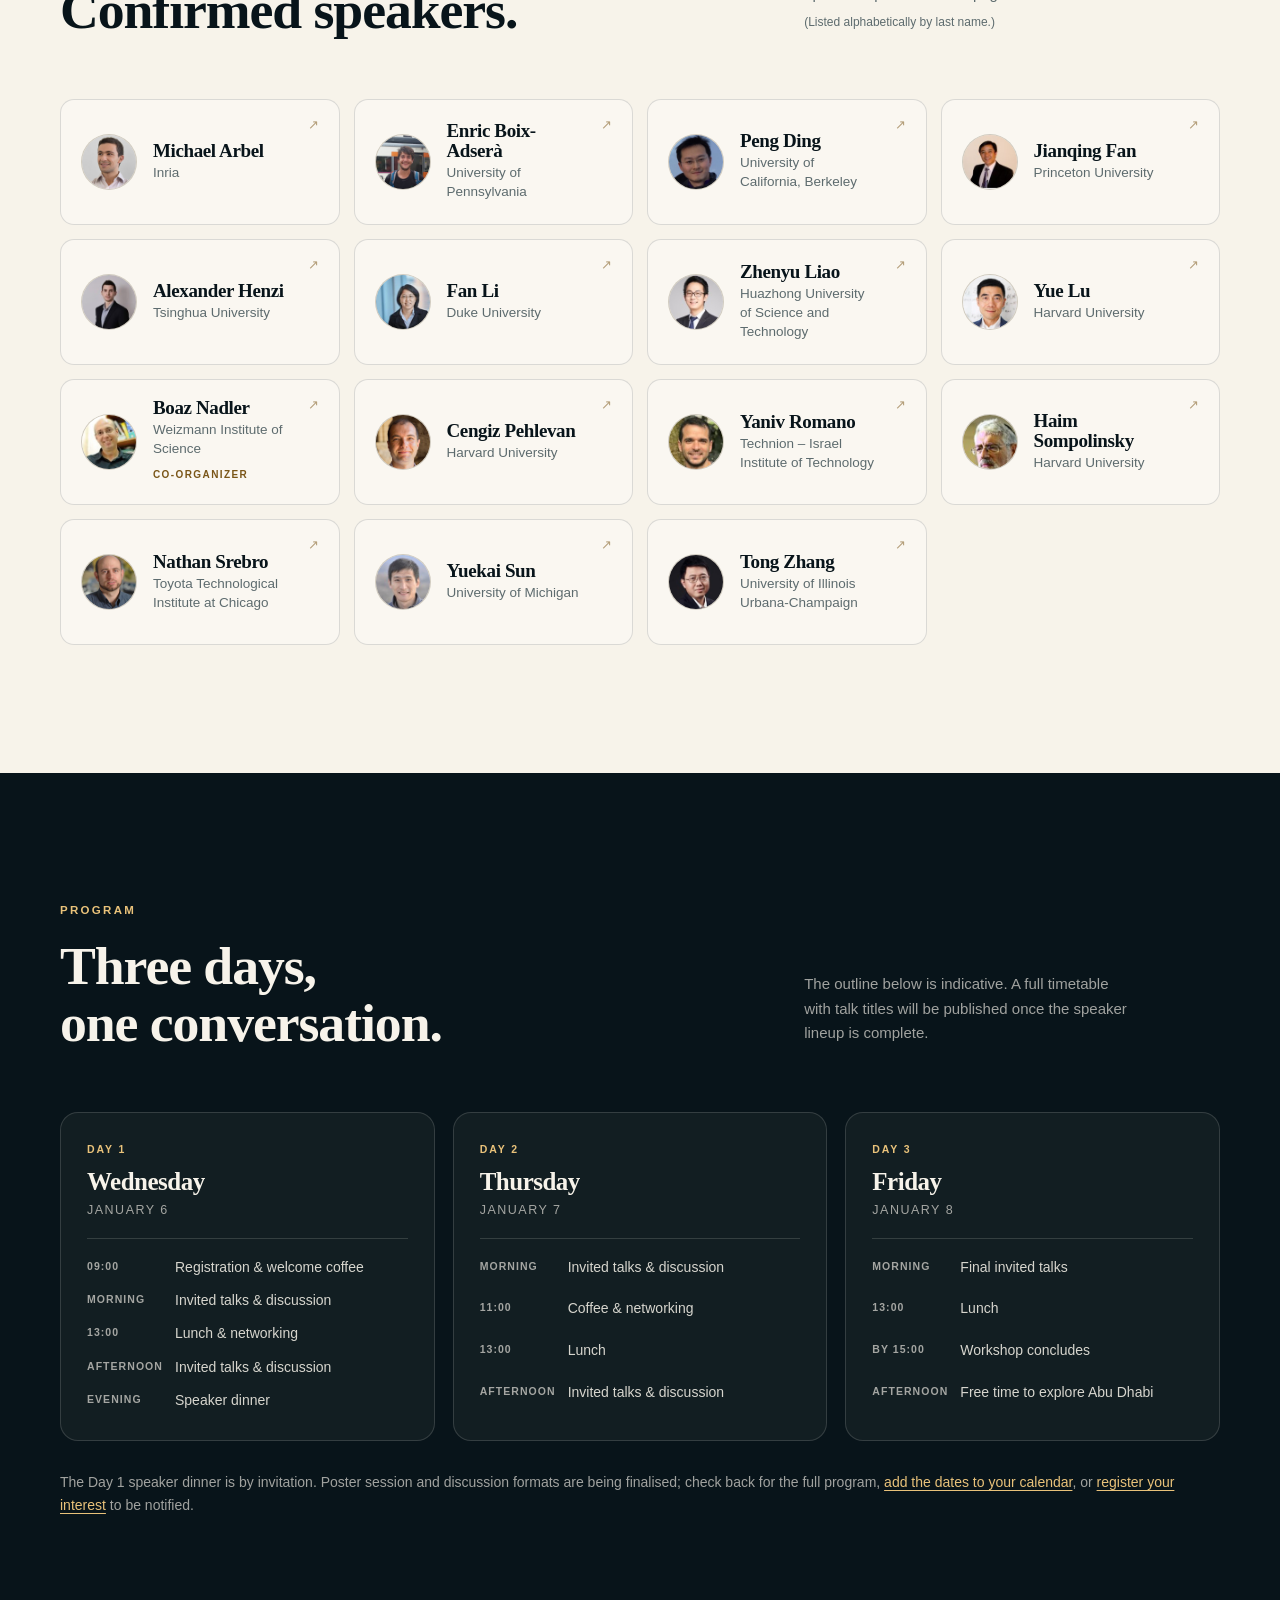
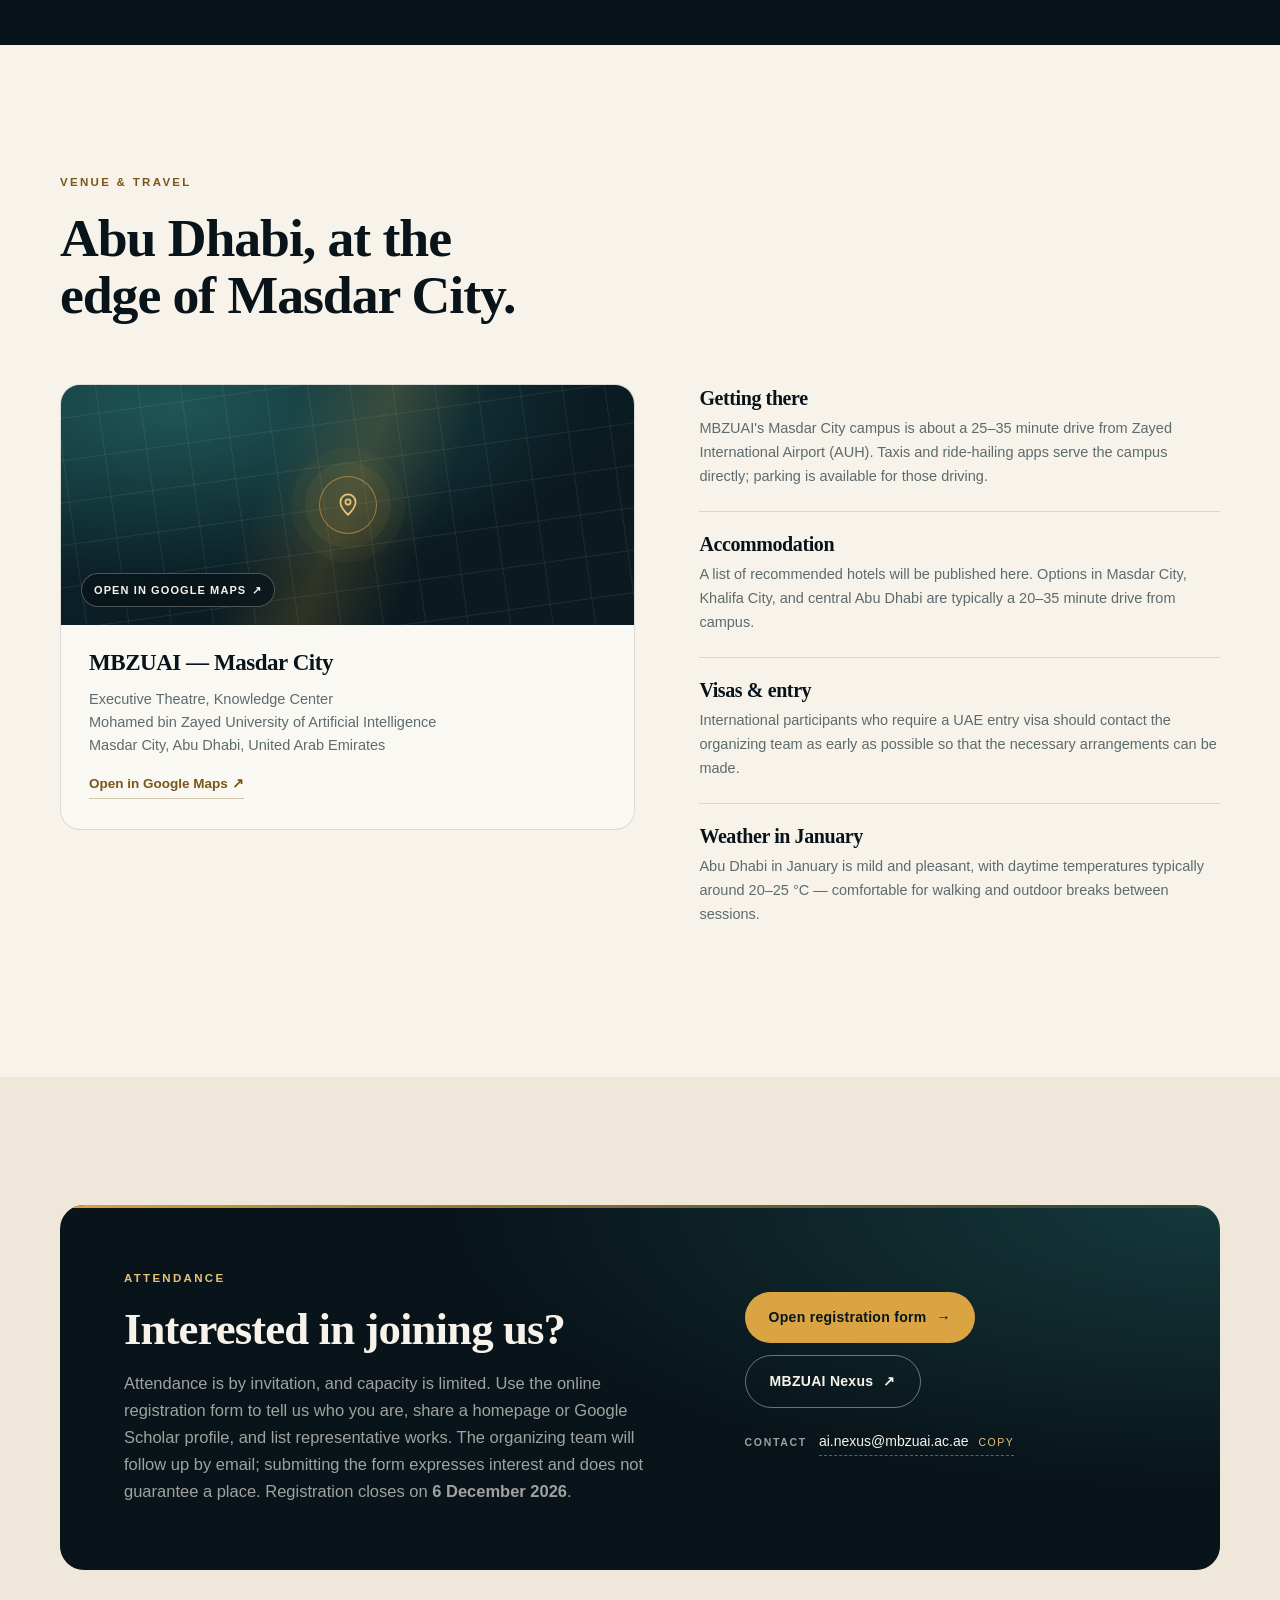
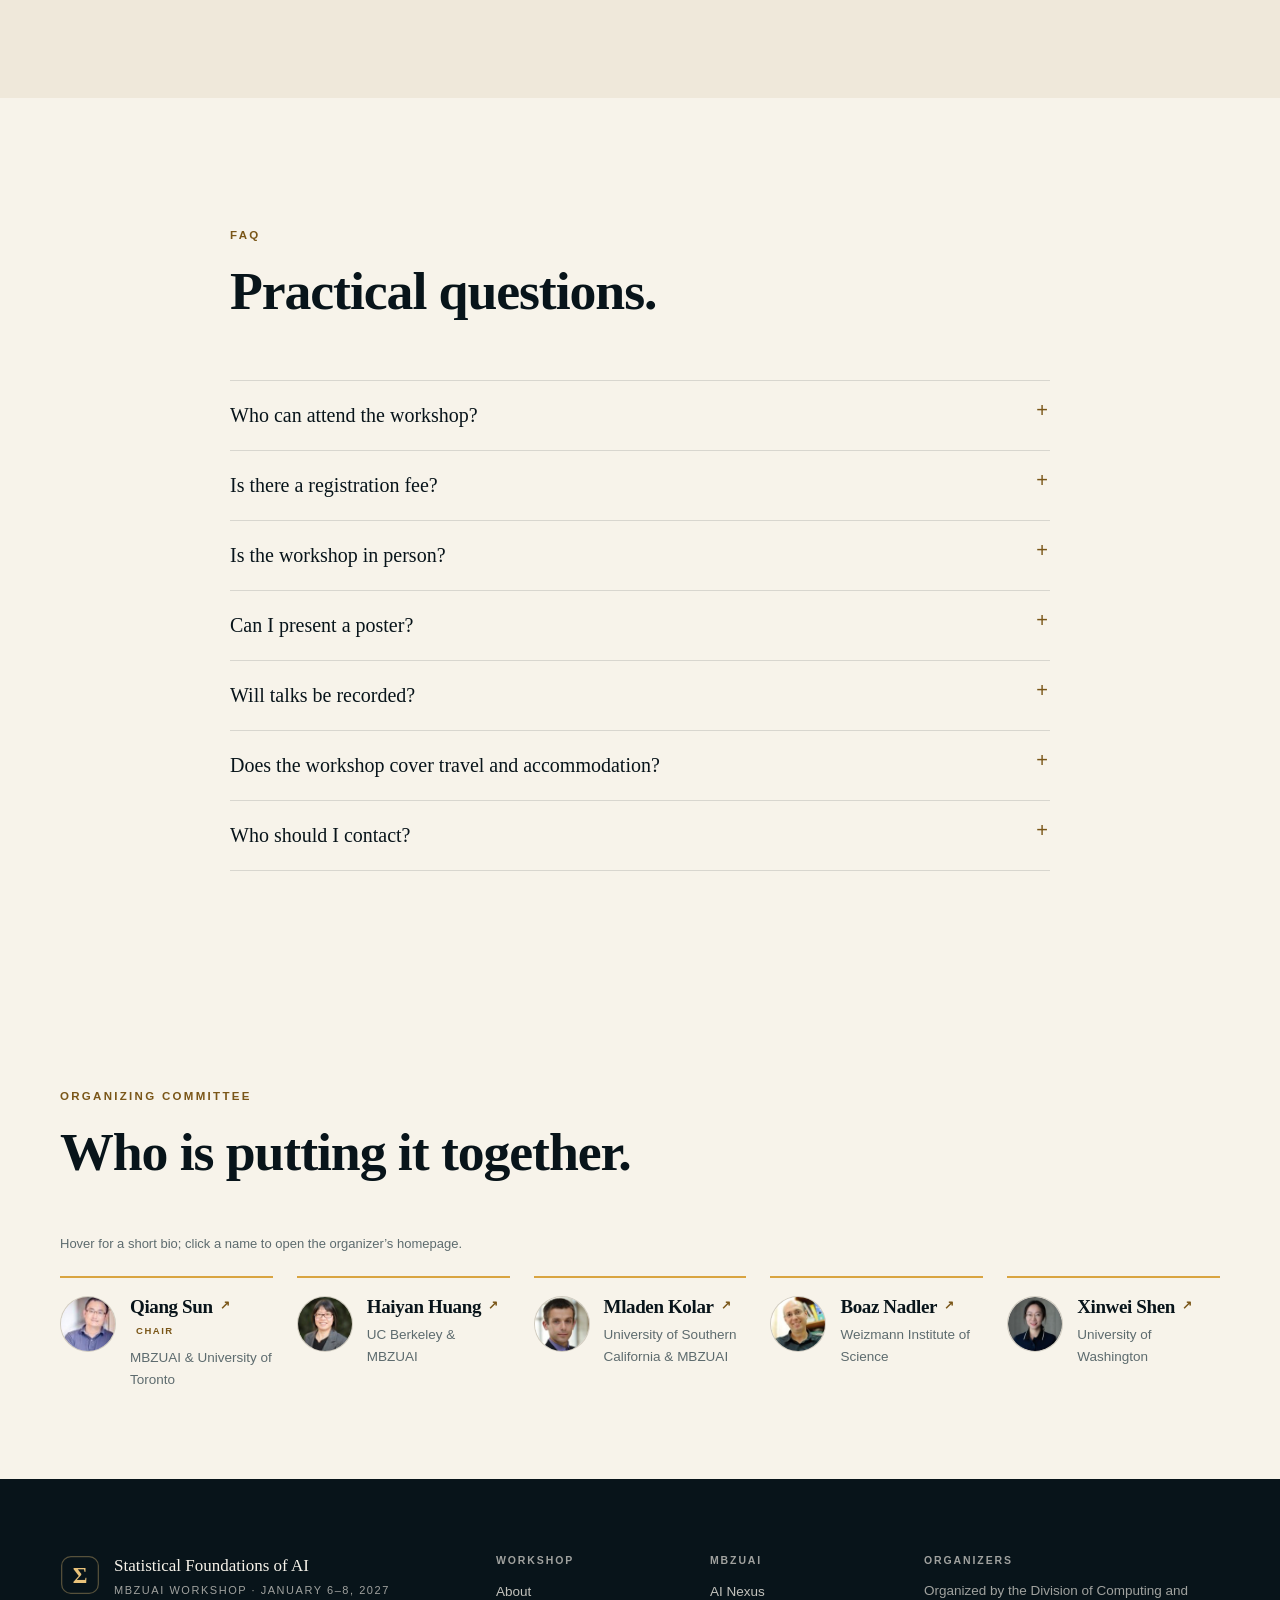
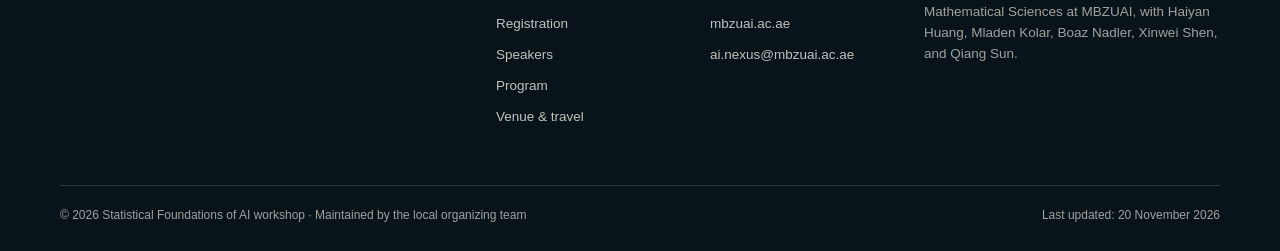
==== commit 90f83554: "Update division label and sort speakers alphabetically by last name" ====
--- a/index.html
+++ b/index.html
@@ -65,7 +65,7 @@
       <div class="hero__veil" aria-hidden="true"></div>
 
       <div class="shell hero__inner">
-        <p class="eyebrow eyebrow--light" data-reveal>MBZUAI · Department of Statistics and Data Science</p>
+        <p class="eyebrow eyebrow--light" data-reveal>MBZUAI · Division of Computing and Mathematical Sciences</p>
         <h1 class="hero__title" data-reveal>Statistical <br>Foundations of&nbsp;AI</h1>
         <p class="hero__lede" data-reveal>
           A three-day invitational workshop bringing together researchers at the intersection of
@@ -272,10 +272,90 @@
             <p class="eyebrow">Speakers</p>
             <h2 class="section-title">Confirmed speakers.</h2>
           </div>
-          <p class="section-aside">More speakers and talk titles will be announced. Affiliations are as provided at the time of invitation. Hover a card for a short bio; click to open the speaker’s homepage.</p>
+          <p class="section-aside">More speakers and talk titles will be announced. Affiliations are as provided at the time of invitation. Hover a card for a short bio; click to open the speaker’s homepage.<span class="section-aside__note">(Listed alphabetically by last name.)</span></p>
         </div>
 
         <ul class="speakers">
+          <li data-reveal>
+            <a class="speaker person-card" href="https://MichaelArbel.github.io/" target="_blank" rel="noopener noreferrer"
+               data-person data-name="Michael Arbel" data-affiliation="Inria"
+               data-avatar="assets/people/michael-arbel.jpg" data-profile="https://MichaelArbel.github.io/"
+               data-bio="Research Scientist (Chargé de recherche) at Inria Grenoble–Rhône-Alpes. His interests include generative modelling, bilevel optimization, and learning theory.">
+              <span class="speaker__avatar">
+                <img class="avatar-img" src="assets/people/michael-arbel.jpg" alt="" width="72" height="72" loading="lazy">
+                <span class="speaker__initials" aria-hidden="true">MA</span>
+              </span>
+              <div class="speaker__body">
+                <h3>Michael Arbel</h3>
+                <p>Inria</p>
+              </div>
+              <span class="speaker__go" aria-hidden="true">↗</span>
+            </a>
+          </li>
+          <li data-reveal>
+            <a class="speaker person-card" href="https://eboix.github.io/" target="_blank" rel="noopener noreferrer"
+               data-person data-name="Enric Boix-Adserà" data-affiliation="University of Pennsylvania"
+               data-avatar="assets/people/enric-boix-adsera.jpg" data-profile="https://eboix.github.io/"
+               data-bio="Assistant Professor of Statistics and Data Science at the Wharton School, University of Pennsylvania. He studies the theory of deep learning, transformers, and high-dimensional statistics.">
+              <span class="speaker__avatar">
+                <img class="avatar-img" src="assets/people/enric-boix-adsera.jpg" alt="" width="72" height="72" loading="lazy">
+                <span class="speaker__initials" aria-hidden="true">EB</span>
+              </span>
+              <div class="speaker__body">
+                <h3>Enric Boix-Adserà</h3>
+                <p>University of Pennsylvania</p>
+              </div>
+              <span class="speaker__go" aria-hidden="true">↗</span>
+            </a>
+          </li>
+          <li data-reveal>
+            <a class="speaker person-card" href="https://sites.google.com/site/pengdingpku/" target="_blank" rel="noopener noreferrer"
+               data-person data-name="Peng Ding" data-affiliation="University of California, Berkeley"
+               data-avatar="assets/people/peng-ding.jpg" data-profile="https://sites.google.com/site/pengdingpku/"
+               data-bio="Professor of Statistics at the University of California, Berkeley. He works on causal inference, experimental design, and missing-data problems.">
+              <span class="speaker__avatar">
+                <img class="avatar-img" src="assets/people/peng-ding.jpg" alt="" width="72" height="72" loading="lazy">
+                <span class="speaker__initials" aria-hidden="true">PD</span>
+              </span>
+              <div class="speaker__body">
+                <h3>Peng Ding</h3>
+                <p>University of California, Berkeley</p>
+              </div>
+              <span class="speaker__go" aria-hidden="true">↗</span>
+            </a>
+          </li>
+          <li data-reveal>
+            <a class="speaker person-card" href="https://fan.princeton.edu/" target="_blank" rel="noopener noreferrer"
+               data-person data-name="Jianqing Fan" data-affiliation="Princeton University"
+               data-avatar="assets/people/jianqing-fan.jpg" data-profile="https://fan.princeton.edu/"
+               data-bio="Frederick L. Moore &#x27;18 Professor of Finance, Professor of Statistics, and Professor of Operations Research and Financial Engineering at Princeton University. He works on high-dimensional statistics, financial econometrics, and statistical machine learning.">
+              <span class="speaker__avatar">
+                <img class="avatar-img" src="assets/people/jianqing-fan.jpg" alt="" width="72" height="72" loading="lazy">
+                <span class="speaker__initials" aria-hidden="true">JF</span>
+              </span>
+              <div class="speaker__body">
+                <h3>Jianqing Fan</h3>
+                <p>Princeton University</p>
+              </div>
+              <span class="speaker__go" aria-hidden="true">↗</span>
+            </a>
+          </li>
+          <li data-reveal>
+            <a class="speaker person-card" href="https://www.stat.tsinghua.edu.cn/en/info/1023/1504.htm" target="_blank" rel="noopener noreferrer"
+               data-person data-name="Alexander Henzi" data-affiliation="Tsinghua University"
+               data-avatar="assets/people/alexander-henzi.jpg" data-profile="https://www.stat.tsinghua.edu.cn/en/info/1023/1504.htm"
+               data-bio="Assistant Professor in the Department of Statistics and Data Science at Tsinghua University. His research covers probabilistic forecasting, nonparametric regression, and sequential testing.">
+              <span class="speaker__avatar">
+                <img class="avatar-img" src="assets/people/alexander-henzi.jpg" alt="" width="72" height="72" loading="lazy">
+                <span class="speaker__initials" aria-hidden="true">AH</span>
+              </span>
+              <div class="speaker__body">
+                <h3>Alexander Henzi</h3>
+                <p>Tsinghua University</p>
+              </div>
+              <span class="speaker__go" aria-hidden="true">↗</span>
+            </a>
+          </li>
           <li data-reveal>
             <a class="speaker person-card" href="https://www2.stat.duke.edu/~fl35/" target="_blank" rel="noopener noreferrer"
                data-person data-name="Fan Li" data-affiliation="Duke University"
@@ -293,6 +373,71 @@
             </a>
           </li>
           <li data-reveal>
+            <a class="speaker person-card" href="http://faculty.hust.edu.cn/liaozhenyu/en/" target="_blank" rel="noopener noreferrer"
+               data-person data-name="Zhenyu Liao" data-affiliation="Huazhong University of Science and Technology"
+               data-avatar="assets/people/zhenyu-liao.jpg" data-profile="http://faculty.hust.edu.cn/liaozhenyu/en/"
+               data-bio="Associate Professor at Huazhong University of Science and Technology. His research applies random matrix theory to machine learning and signal processing.">
+              <span class="speaker__avatar">
+                <img class="avatar-img" src="assets/people/zhenyu-liao.jpg" alt="" width="72" height="72" loading="lazy">
+                <span class="speaker__initials" aria-hidden="true">ZL</span>
+              </span>
+              <div class="speaker__body">
+                <h3>Zhenyu Liao</h3>
+                <p>Huazhong University of Science and Technology</p>
+              </div>
+              <span class="speaker__go" aria-hidden="true">↗</span>
+            </a>
+          </li>
+          <li data-reveal>
+            <a class="speaker person-card" href="https://lu.seas.harvard.edu/" target="_blank" rel="noopener noreferrer"
+               data-person data-name="Yue Lu" data-affiliation="Harvard University"
+               data-avatar="assets/people/yue-lu.jpg" data-profile="https://lu.seas.harvard.edu/"
+               data-bio="Gordon McKay Professor of Electrical Engineering and Applied Mathematics at Harvard University, with an affiliate appointment in Statistics. His research focuses on the mathematical foundations of high-dimensional statistical estimation and learning, random matrix theory, and signal processing.">
+              <span class="speaker__avatar">
+                <img class="avatar-img" src="assets/people/yue-lu.jpg" alt="" width="72" height="72" loading="lazy">
+                <span class="speaker__initials" aria-hidden="true">YL</span>
+              </span>
+              <div class="speaker__body">
+                <h3>Yue Lu</h3>
+                <p>Harvard University</p>
+              </div>
+              <span class="speaker__go" aria-hidden="true">↗</span>
+            </a>
+          </li>
+          <li data-reveal>
+            <a class="speaker person-card" href="https://www.weizmann.ac.il/math/nadler/" target="_blank" rel="noopener noreferrer"
+               data-person data-name="Boaz Nadler" data-affiliation="Weizmann Institute of Science"
+               data-avatar="assets/people/boaz-nadler.jpg" data-profile="https://www.weizmann.ac.il/math/nadler/"
+               data-bio="Professor at the Weizmann Institute of Science. He works on statistical learning, spiked covariance models, signal detection, and diffusion maps.">
+              <span class="speaker__avatar">
+                <img class="avatar-img" src="assets/people/boaz-nadler.jpg" alt="" width="72" height="72" loading="lazy">
+                <span class="speaker__initials" aria-hidden="true">BN</span>
+              </span>
+              <div class="speaker__body">
+                <h3>Boaz Nadler</h3>
+                <p>Weizmann Institute of Science</p>
+                <p class="speaker__tag">Co-organizer</p>
+              </div>
+              <span class="speaker__go" aria-hidden="true">↗</span>
+            </a>
+          </li>
+          <li data-reveal>
+            <a class="speaker person-card" href="https://seas.harvard.edu/person/cengiz-pehlevan" target="_blank" rel="noopener noreferrer"
+               data-person data-name="Cengiz Pehlevan" data-affiliation="Harvard University"
+               data-avatar="assets/people/cengiz-pehlevan.jpg" data-profile="https://seas.harvard.edu/person/cengiz-pehlevan"
+               data-bio="Associate Professor of Applied Mathematics at Harvard University. He works at the interface of theoretical neuroscience and machine learning, developing mathematical theories of neural computation and learning.">
+              <span class="speaker__avatar">
+                <img class="avatar-img" src="assets/people/cengiz-pehlevan.jpg" alt="" width="72" height="72" loading="lazy">
+                <span class="speaker__initials" aria-hidden="true">CP</span>
+              </span>
+              <div class="speaker__body">
+                <h3>Cengiz Pehlevan</h3>
+                <p>Harvard University</p>
+              </div>
+              <span class="speaker__go" aria-hidden="true">↗</span>
+            </a>
+          </li>
+          <li data-reveal>
             <a class="speaker person-card" href="https://cris.technion.ac.il/en/persons/yaniv-romano" target="_blank" rel="noopener noreferrer"
                data-person data-name="Yaniv Romano" data-affiliation="Technion – Israel Institute of Technology"
                data-avatar="assets/people/yaniv-romano.jpg" data-profile="https://cris.technion.ac.il/en/persons/yaniv-romano"
@@ -309,6 +454,38 @@
             </a>
           </li>
           <li data-reveal>
+            <a class="speaker person-card" href="https://kempnerinstitute.harvard.edu/people/our-people/haim-sompolinsky/" target="_blank" rel="noopener noreferrer"
+               data-person data-name="Haim Sompolinsky" data-affiliation="Harvard University"
+               data-avatar="assets/people/haim-sompolinsky.jpg" data-profile="https://kempnerinstitute.harvard.edu/people/our-people/haim-sompolinsky/"
+               data-bio="Professor of Molecular and Cellular Biology and of Physics at Harvard University and a theoretical neuroscientist. He studies neural networks, deep-learning theory, and the physics of intelligence.">
+              <span class="speaker__avatar">
+                <img class="avatar-img" src="assets/people/haim-sompolinsky.jpg" alt="" width="72" height="72" loading="lazy">
+                <span class="speaker__initials" aria-hidden="true">HS</span>
+              </span>
+              <div class="speaker__body">
+                <h3>Haim Sompolinsky</h3>
+                <p>Harvard University</p>
+              </div>
+              <span class="speaker__go" aria-hidden="true">↗</span>
+            </a>
+          </li>
+          <li data-reveal>
+            <a class="speaker person-card" href="https://www.ttic.edu/srebro" target="_blank" rel="noopener noreferrer"
+               data-person data-name="Nathan Srebro" data-affiliation="Toyota Technological Institute at Chicago"
+               data-avatar="assets/people/nathan-srebro.jpg" data-profile="https://www.ttic.edu/srebro"
+               data-bio="Professor at the Toyota Technological Institute at Chicago. He works on machine-learning theory, optimization, and the statistical foundations of learning.">
+              <span class="speaker__avatar">
+                <img class="avatar-img" src="assets/people/nathan-srebro.jpg" alt="" width="72" height="72" loading="lazy">
+                <span class="speaker__initials" aria-hidden="true">NS</span>
+              </span>
+              <div class="speaker__body">
+                <h3>Nathan Srebro</h3>
+                <p>Toyota Technological Institute at Chicago</p>
+              </div>
+              <span class="speaker__go" aria-hidden="true">↗</span>
+            </a>
+          </li>
+          <li data-reveal>
             <a class="speaker person-card" href="https://yuekai.github.io/" target="_blank" rel="noopener noreferrer"
                data-person data-name="Yuekai Sun" data-affiliation="University of Michigan"
                data-avatar="assets/people/yuekai-sun.jpg" data-profile="https://yuekai.github.io/"
@@ -325,135 +502,6 @@
             </a>
           </li>
           <li data-reveal>
-            <a class="speaker person-card" href="https://www.ttic.edu/srebro" target="_blank" rel="noopener noreferrer"
-               data-person data-name="Nathan Srebro" data-affiliation="Toyota Technological Institute at Chicago"
-               data-avatar="assets/people/nathan-srebro.jpg" data-profile="https://www.ttic.edu/srebro"
-               data-bio="Professor at the Toyota Technological Institute at Chicago. He works on machine-learning theory, optimization, and the statistical foundations of learning.">
-              <span class="speaker__avatar">
-                <img class="avatar-img" src="assets/people/nathan-srebro.jpg" alt="" width="72" height="72" loading="lazy">
-                <span class="speaker__initials" aria-hidden="true">NS</span>
-              </span>
-              <div class="speaker__body">
-                <h3>Nathan Srebro</h3>
-                <p>Toyota Technological Institute at Chicago</p>
-              </div>
-              <span class="speaker__go" aria-hidden="true">↗</span>
-            </a>
-          </li>
-          <li data-reveal>
-            <a class="speaker person-card" href="https://MichaelArbel.github.io/" target="_blank" rel="noopener noreferrer"
-               data-person data-name="Michael Arbel" data-affiliation="Inria"
-               data-avatar="assets/people/michael-arbel.jpg" data-profile="https://MichaelArbel.github.io/"
-               data-bio="Research Scientist (Chargé de recherche) at Inria Grenoble–Rhône-Alpes. His interests include generative modelling, bilevel optimization, and learning theory.">
-              <span class="speaker__avatar">
-                <img class="avatar-img" src="assets/people/michael-arbel.jpg" alt="" width="72" height="72" loading="lazy">
-                <span class="speaker__initials" aria-hidden="true">MA</span>
-              </span>
-              <div class="speaker__body">
-                <h3>Michael Arbel</h3>
-                <p>Inria</p>
-              </div>
-              <span class="speaker__go" aria-hidden="true">↗</span>
-            </a>
-          </li>
-          <li data-reveal>
-            <a class="speaker person-card" href="https://sites.google.com/site/pengdingpku/" target="_blank" rel="noopener noreferrer"
-               data-person data-name="Peng Ding" data-affiliation="University of California, Berkeley"
-               data-avatar="assets/people/peng-ding.jpg" data-profile="https://sites.google.com/site/pengdingpku/"
-               data-bio="Professor of Statistics at the University of California, Berkeley. He works on causal inference, experimental design, and missing-data problems.">
-              <span class="speaker__avatar">
-                <img class="avatar-img" src="assets/people/peng-ding.jpg" alt="" width="72" height="72" loading="lazy">
-                <span class="speaker__initials" aria-hidden="true">PD</span>
-              </span>
-              <div class="speaker__body">
-                <h3>Peng Ding</h3>
-                <p>University of California, Berkeley</p>
-              </div>
-              <span class="speaker__go" aria-hidden="true">↗</span>
-            </a>
-          </li>
-          <li data-reveal>
-            <a class="speaker person-card" href="https://www.stat.tsinghua.edu.cn/en/info/1023/1504.htm" target="_blank" rel="noopener noreferrer"
-               data-person data-name="Alexander Henzi" data-affiliation="Tsinghua University"
-               data-avatar="assets/people/alexander-henzi.jpg" data-profile="https://www.stat.tsinghua.edu.cn/en/info/1023/1504.htm"
-               data-bio="Assistant Professor in the Department of Statistics and Data Science at Tsinghua University. His research covers probabilistic forecasting, nonparametric regression, and sequential testing.">
-              <span class="speaker__avatar">
-                <img class="avatar-img" src="assets/people/alexander-henzi.jpg" alt="" width="72" height="72" loading="lazy">
-                <span class="speaker__initials" aria-hidden="true">AH</span>
-              </span>
-              <div class="speaker__body">
-                <h3>Alexander Henzi</h3>
-                <p>Tsinghua University</p>
-              </div>
-              <span class="speaker__go" aria-hidden="true">↗</span>
-            </a>
-          </li>
-          <li data-reveal>
-            <a class="speaker person-card" href="https://fan.princeton.edu/" target="_blank" rel="noopener noreferrer"
-               data-person data-name="Jianqing Fan" data-affiliation="Princeton University"
-               data-avatar="assets/people/jianqing-fan.jpg" data-profile="https://fan.princeton.edu/"
-               data-bio="Frederick L. Moore &#x27;18 Professor of Finance, Professor of Statistics, and Professor of Operations Research and Financial Engineering at Princeton University. He works on high-dimensional statistics, financial econometrics, and statistical machine learning.">
-              <span class="speaker__avatar">
-                <img class="avatar-img" src="assets/people/jianqing-fan.jpg" alt="" width="72" height="72" loading="lazy">
-                <span class="speaker__initials" aria-hidden="true">JF</span>
-              </span>
-              <div class="speaker__body">
-                <h3>Jianqing Fan</h3>
-                <p>Princeton University</p>
-              </div>
-              <span class="speaker__go" aria-hidden="true">↗</span>
-            </a>
-          </li>
-          <li data-reveal>
-            <a class="speaker person-card" href="http://faculty.hust.edu.cn/liaozhenyu/en/" target="_blank" rel="noopener noreferrer"
-               data-person data-name="Zhenyu Liao" data-affiliation="Huazhong University of Science and Technology"
-               data-avatar="assets/people/zhenyu-liao.jpg" data-profile="http://faculty.hust.edu.cn/liaozhenyu/en/"
-               data-bio="Associate Professor at Huazhong University of Science and Technology. His research applies random matrix theory to machine learning and signal processing.">
-              <span class="speaker__avatar">
-                <img class="avatar-img" src="assets/people/zhenyu-liao.jpg" alt="" width="72" height="72" loading="lazy">
-                <span class="speaker__initials" aria-hidden="true">ZL</span>
-              </span>
-              <div class="speaker__body">
-                <h3>Zhenyu Liao</h3>
-                <p>Huazhong University of Science and Technology</p>
-              </div>
-              <span class="speaker__go" aria-hidden="true">↗</span>
-            </a>
-          </li>
-          <li data-reveal>
-            <a class="speaker person-card" href="https://kempnerinstitute.harvard.edu/people/our-people/haim-sompolinsky/" target="_blank" rel="noopener noreferrer"
-               data-person data-name="Haim Sompolinsky" data-affiliation="Harvard University"
-               data-avatar="assets/people/haim-sompolinsky.jpg" data-profile="https://kempnerinstitute.harvard.edu/people/our-people/haim-sompolinsky/"
-               data-bio="Professor of Molecular and Cellular Biology and of Physics at Harvard University and a theoretical neuroscientist. He studies neural networks, deep-learning theory, and the physics of intelligence.">
-              <span class="speaker__avatar">
-                <img class="avatar-img" src="assets/people/haim-sompolinsky.jpg" alt="" width="72" height="72" loading="lazy">
-                <span class="speaker__initials" aria-hidden="true">HS</span>
-              </span>
-              <div class="speaker__body">
-                <h3>Haim Sompolinsky</h3>
-                <p>Harvard University</p>
-              </div>
-              <span class="speaker__go" aria-hidden="true">↗</span>
-            </a>
-          </li>
-          <li data-reveal>
-            <a class="speaker person-card" href="https://www.weizmann.ac.il/math/nadler/" target="_blank" rel="noopener noreferrer"
-               data-person data-name="Boaz Nadler" data-affiliation="Weizmann Institute of Science"
-               data-avatar="assets/people/boaz-nadler.jpg" data-profile="https://www.weizmann.ac.il/math/nadler/"
-               data-bio="Professor at the Weizmann Institute of Science. He works on statistical learning, spiked covariance models, signal detection, and diffusion maps.">
-              <span class="speaker__avatar">
-                <img class="avatar-img" src="assets/people/boaz-nadler.jpg" alt="" width="72" height="72" loading="lazy">
-                <span class="speaker__initials" aria-hidden="true">BN</span>
-              </span>
-              <div class="speaker__body">
-                <h3>Boaz Nadler</h3>
-                <p>Weizmann Institute of Science</p>
-                <p class="speaker__tag">Co-organizer</p>
-              </div>
-              <span class="speaker__go" aria-hidden="true">↗</span>
-            </a>
-          </li>
-          <li data-reveal>
             <a class="speaker person-card" href="https://www.tongzhang-ml.org/" target="_blank" rel="noopener noreferrer"
                data-person data-name="Tong Zhang" data-affiliation="University of Illinois Urbana-Champaign"
                data-avatar="assets/people/tong-zhang.jpg" data-profile="https://www.tongzhang-ml.org/"
@@ -465,55 +513,6 @@
               <div class="speaker__body">
                 <h3>Tong Zhang</h3>
                 <p>University of Illinois Urbana-Champaign</p>
-              </div>
-              <span class="speaker__go" aria-hidden="true">↗</span>
-            </a>
-          </li>
-          <li data-reveal>
-            <a class="speaker person-card" href="https://eboix.github.io/" target="_blank" rel="noopener noreferrer"
-               data-person data-name="Enric Boix-Adserà" data-affiliation="University of Pennsylvania"
-               data-avatar="assets/people/enric-boix-adsera.jpg" data-profile="https://eboix.github.io/"
-               data-bio="Assistant Professor of Statistics and Data Science at the Wharton School, University of Pennsylvania. He studies the theory of deep learning, transformers, and high-dimensional statistics.">
-              <span class="speaker__avatar">
-                <img class="avatar-img" src="assets/people/enric-boix-adsera.jpg" alt="" width="72" height="72" loading="lazy">
-                <span class="speaker__initials" aria-hidden="true">EB</span>
-              </span>
-              <div class="speaker__body">
-                <h3>Enric Boix-Adserà</h3>
-                <p>University of Pennsylvania</p>
-              </div>
-              <span class="speaker__go" aria-hidden="true">↗</span>
-            </a>
-          </li>
-
-          <li data-reveal>
-            <a class="speaker person-card" href="https://lu.seas.harvard.edu/" target="_blank" rel="noopener noreferrer"
-               data-person data-name="Yue Lu" data-affiliation="Harvard University"
-               data-avatar="assets/people/yue-lu.jpg" data-profile="https://lu.seas.harvard.edu/"
-               data-bio="Gordon McKay Professor of Electrical Engineering and Applied Mathematics at Harvard University, with an affiliate appointment in Statistics. His research focuses on the mathematical foundations of high-dimensional statistical estimation and learning, random matrix theory, and signal processing.">
-              <span class="speaker__avatar">
-                <img class="avatar-img" src="assets/people/yue-lu.jpg" alt="" width="72" height="72" loading="lazy">
-                <span class="speaker__initials" aria-hidden="true">YL</span>
-              </span>
-              <div class="speaker__body">
-                <h3>Yue Lu</h3>
-                <p>Harvard University</p>
-              </div>
-              <span class="speaker__go" aria-hidden="true">↗</span>
-            </a>
-          </li>
-          <li data-reveal>
-            <a class="speaker person-card" href="https://seas.harvard.edu/person/cengiz-pehlevan" target="_blank" rel="noopener noreferrer"
-               data-person data-name="Cengiz Pehlevan" data-affiliation="Harvard University"
-               data-avatar="assets/people/cengiz-pehlevan.jpg" data-profile="https://seas.harvard.edu/person/cengiz-pehlevan"
-               data-bio="Associate Professor of Applied Mathematics at Harvard University. He works at the interface of theoretical neuroscience and machine learning, developing mathematical theories of neural computation and learning.">
-              <span class="speaker__avatar">
-                <img class="avatar-img" src="assets/people/cengiz-pehlevan.jpg" alt="" width="72" height="72" loading="lazy">
-                <span class="speaker__initials" aria-hidden="true">CP</span>
-              </span>
-              <div class="speaker__body">
-                <h3>Cengiz Pehlevan</h3>
-                <p>Harvard University</p>
               </div>
               <span class="speaker__go" aria-hidden="true">↗</span>
             </a>
@@ -834,7 +833,7 @@
 
       <div class="footer-col footer-col--wide">
         <h4>Organizers</h4>
-        <p>Organized by the Department of Statistics and Data Science at MBZUAI, with Haiyan Huang, Mladen Kolar, Boaz Nadler, Xinwei Shen, and Qiang Sun.</p>
+        <p>Organized by the Division of Computing and Mathematical Sciences at MBZUAI, with Haiyan Huang, Mladen Kolar, Boaz Nadler, Xinwei Shen, and Qiang Sun.</p>
       </div>
     </div>
     <div class="shell footer-bottom">
@@ -868,7 +867,7 @@
       }
     },
     "organizer": [
-      { "@type": "Organization", "name": "MBZUAI Department of Statistics and Data Science", "url": "https://mbzuai.ac.ae/" },
+      { "@type": "Organization", "name": "MBZUAI Division of Computing and Mathematical Sciences", "url": "https://mbzuai.ac.ae/" },
       { "@type": "Person", "name": "Qiang Sun" }
     ],
     "image": "https://sfai-2027.vercel.app/assets/og.jpg",
--- a/assets/styles.css
+++ b/assets/styles.css
@@ -523,6 +523,13 @@
   padding-bottom: 6px;
 }
 
+.section-aside__note {
+  display: block;
+  margin-top: 6px;
+  font-size: 12px;
+  color: var(--muted);
+}
+
 .section--dark .section-aside { color: var(--muted-light); }
 
 .lead {
@@ -1521,6 +1528,50 @@
 
 .field__hint { font-size: 12.5px; color: var(--muted); }
 
+.field--choice {
+  border: 0;
+  padding: 0;
+  margin: 0 0 18px;
+}
+
+.field--choice legend {
+  padding: 0;
+  margin-bottom: 7px;
+  font-size: 13px;
+  font-weight: 600;
+  letter-spacing: 0.02em;
+  color: var(--ink);
+}
+
+.choice-set { display: grid; gap: 8px; }
+
+.choice {
+  display: flex;
+  gap: 10px;
+  align-items: flex-start;
+  font-size: 14px;
+  font-weight: 400;
+  color: var(--ink);
+  cursor: pointer;
+}
+
+.choice input[type="radio"] {
+  width: auto;
+  margin: 3px 0 0;
+  accent-color: var(--amber-ink);
+}
+
+.poster-title-field[hidden] { display: none; }
+
+.poster-title-field:not([hidden]) {
+  animation: poster-title-reveal 0.2s ease;
+}
+
+@keyframes poster-title-reveal {
+  from { opacity: 0; transform: translateY(-4px); }
+  to { opacity: 1; transform: none; }
+}
+
 .field--check { margin: 4px 0 18px; }
 
 .check {
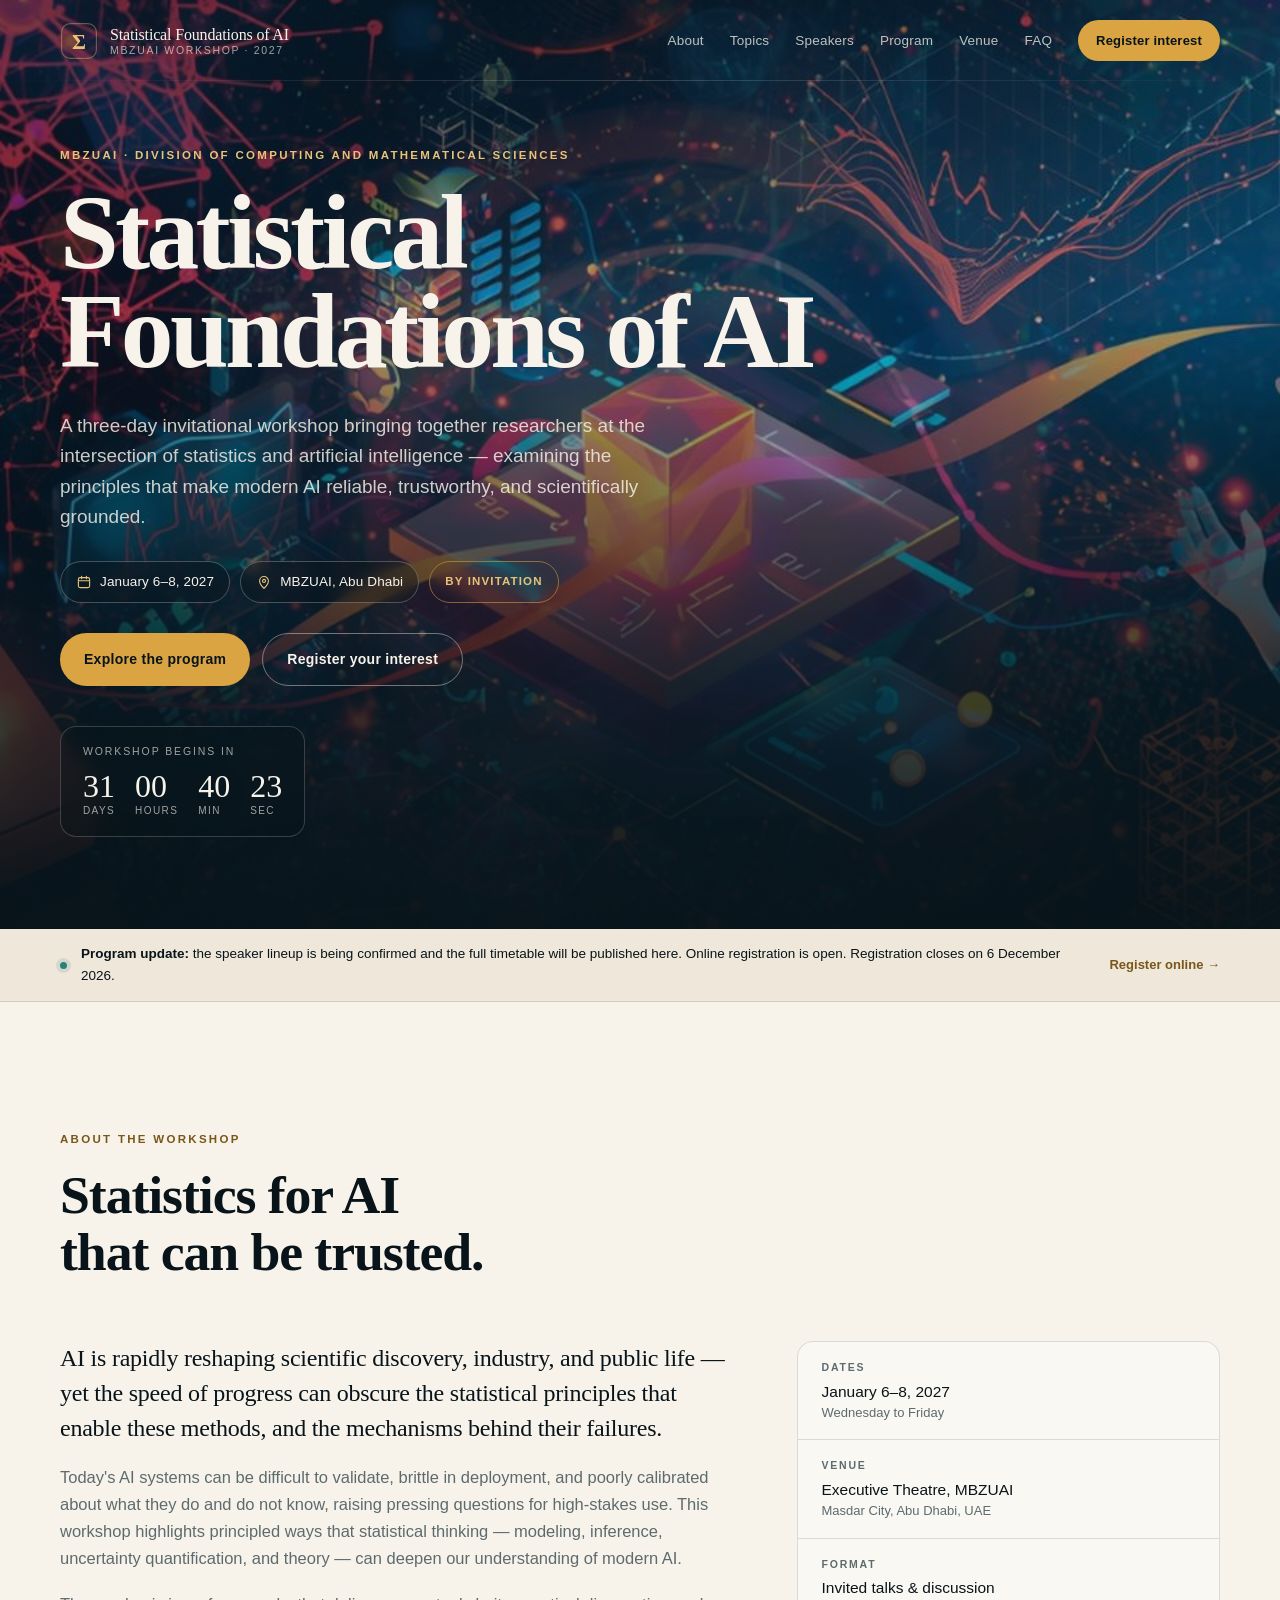
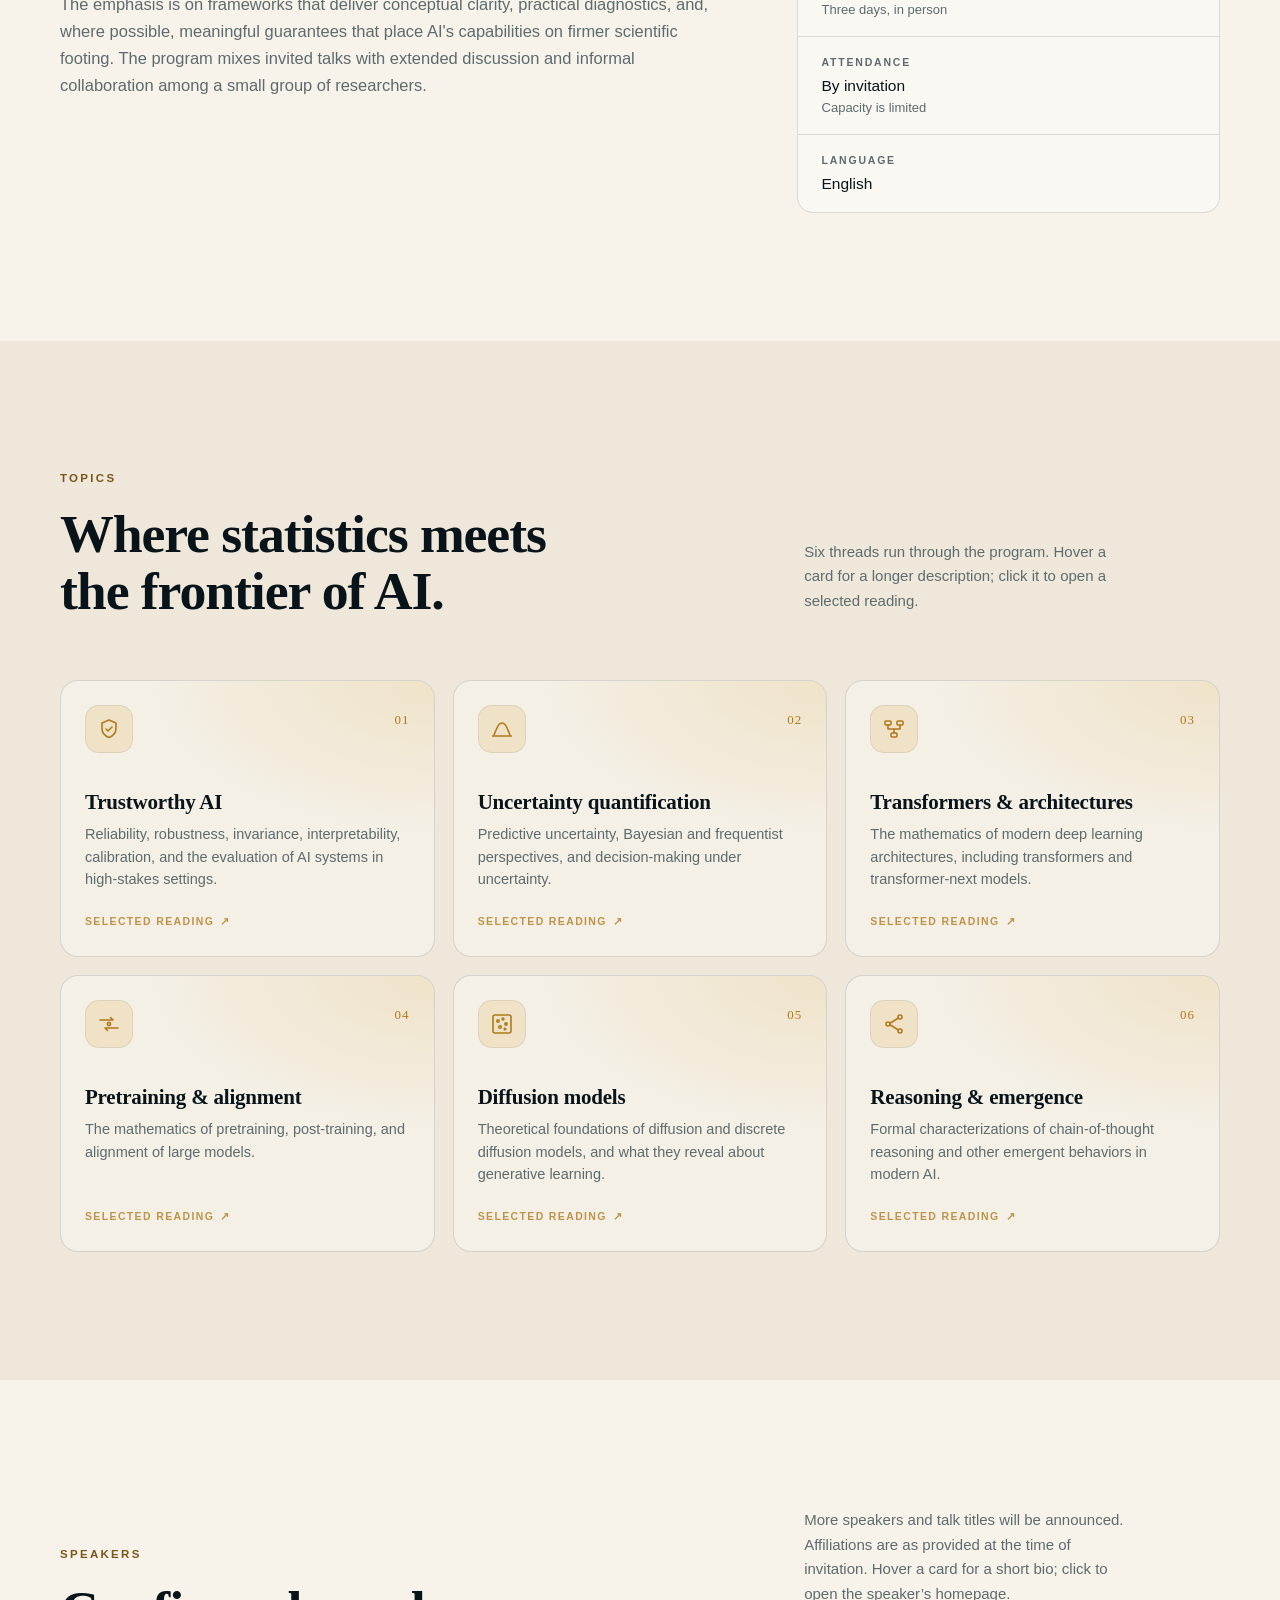
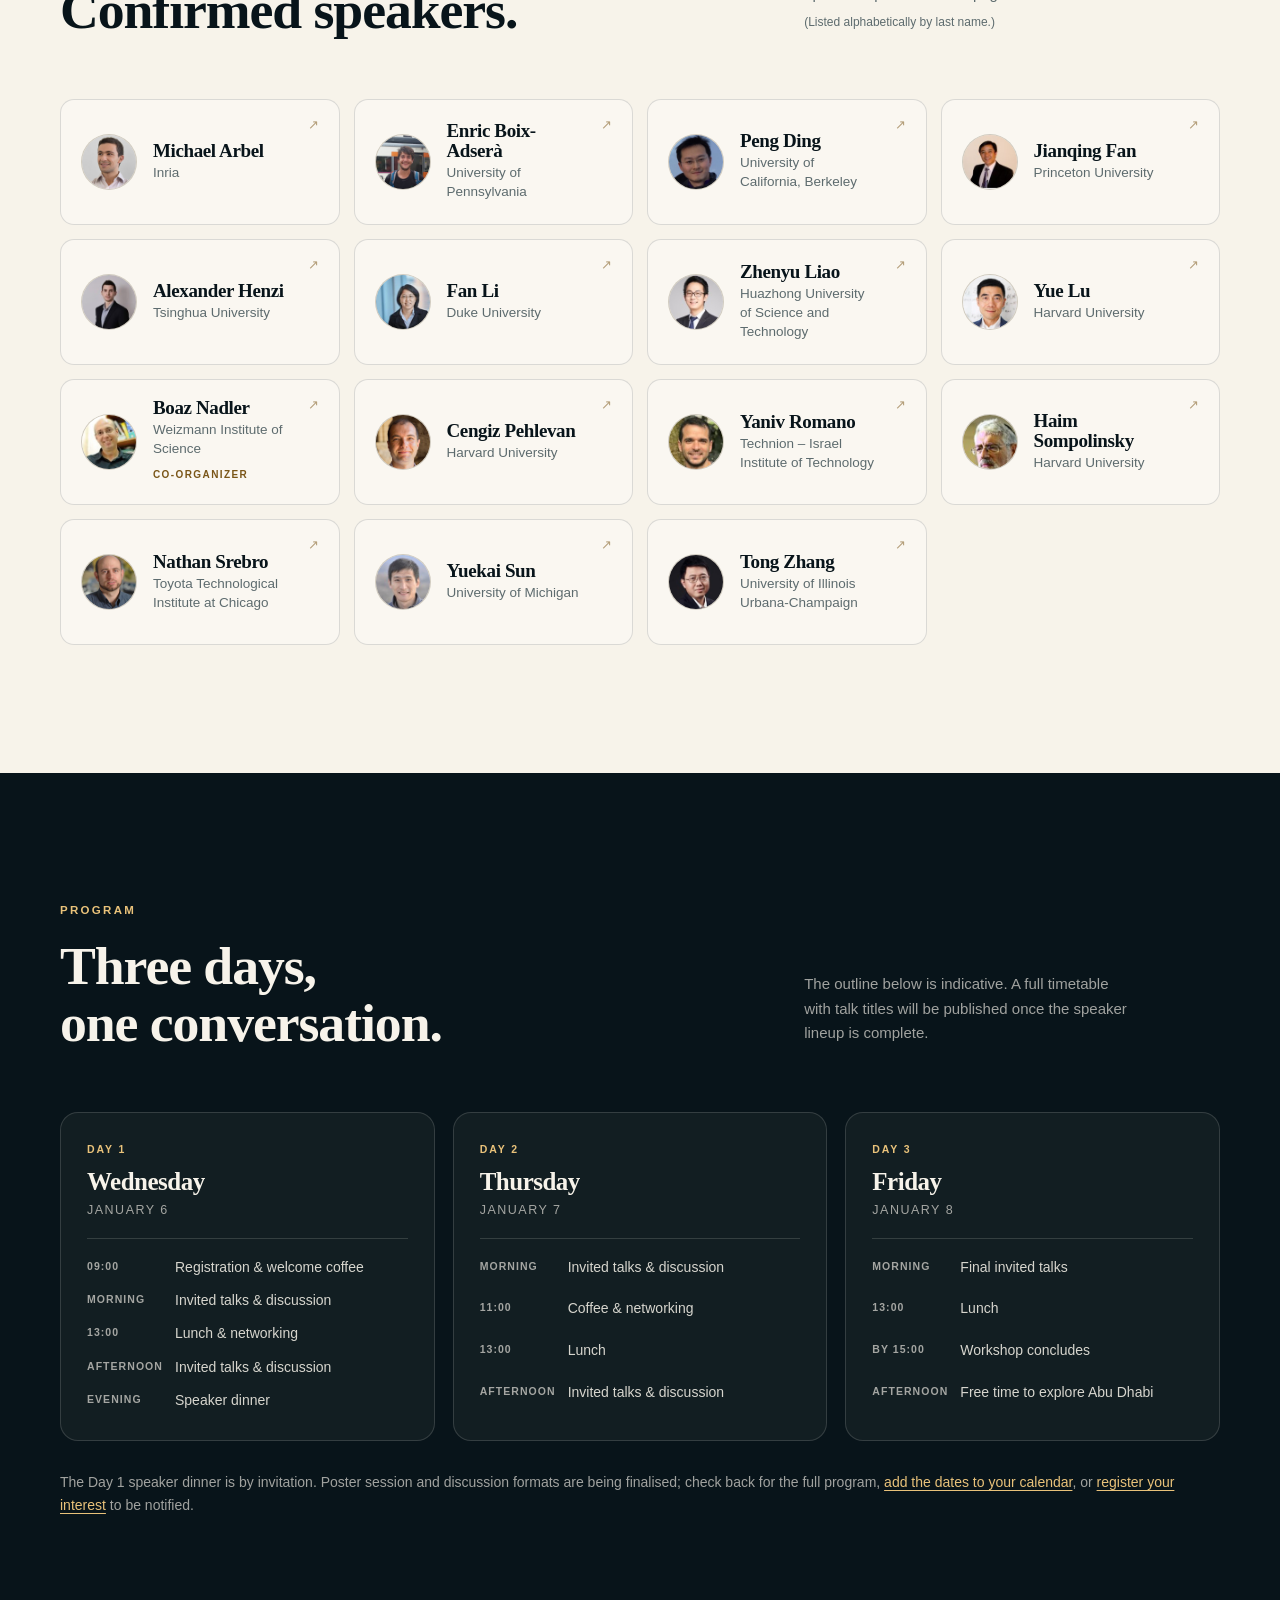
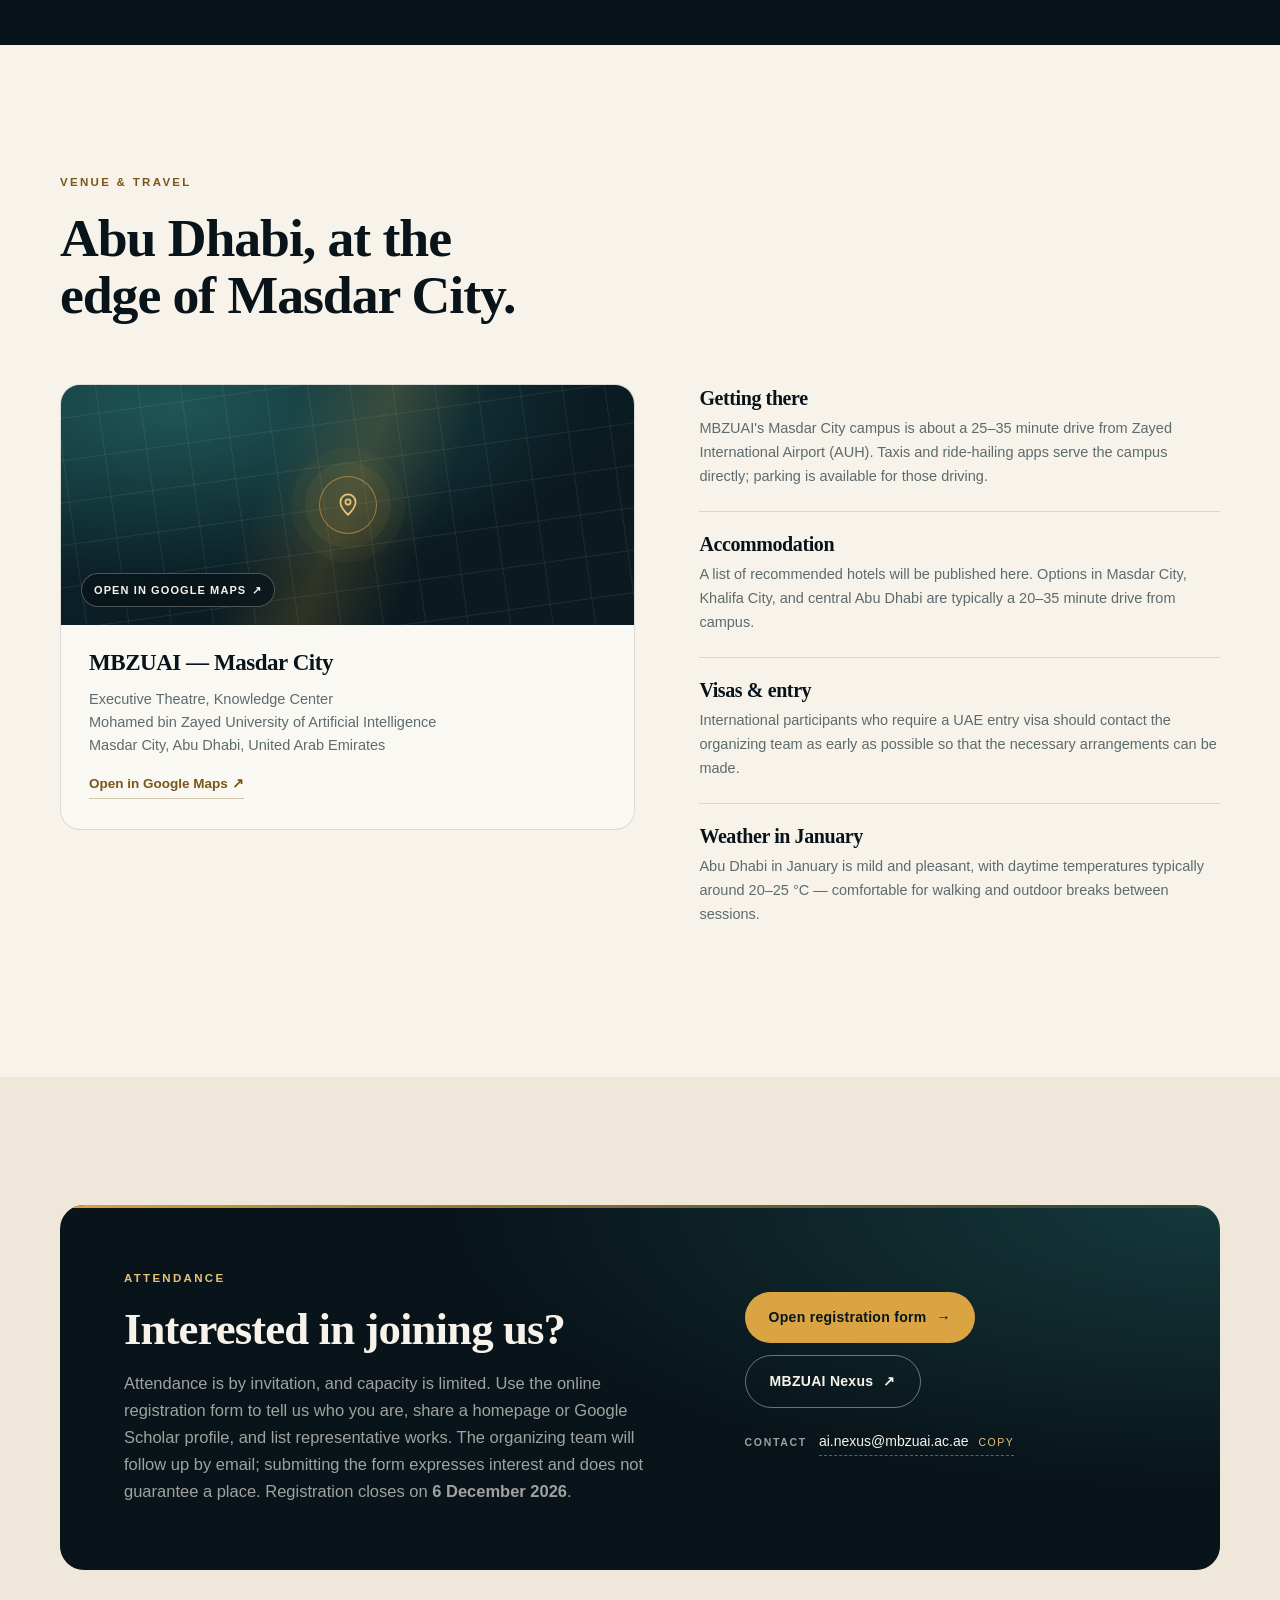
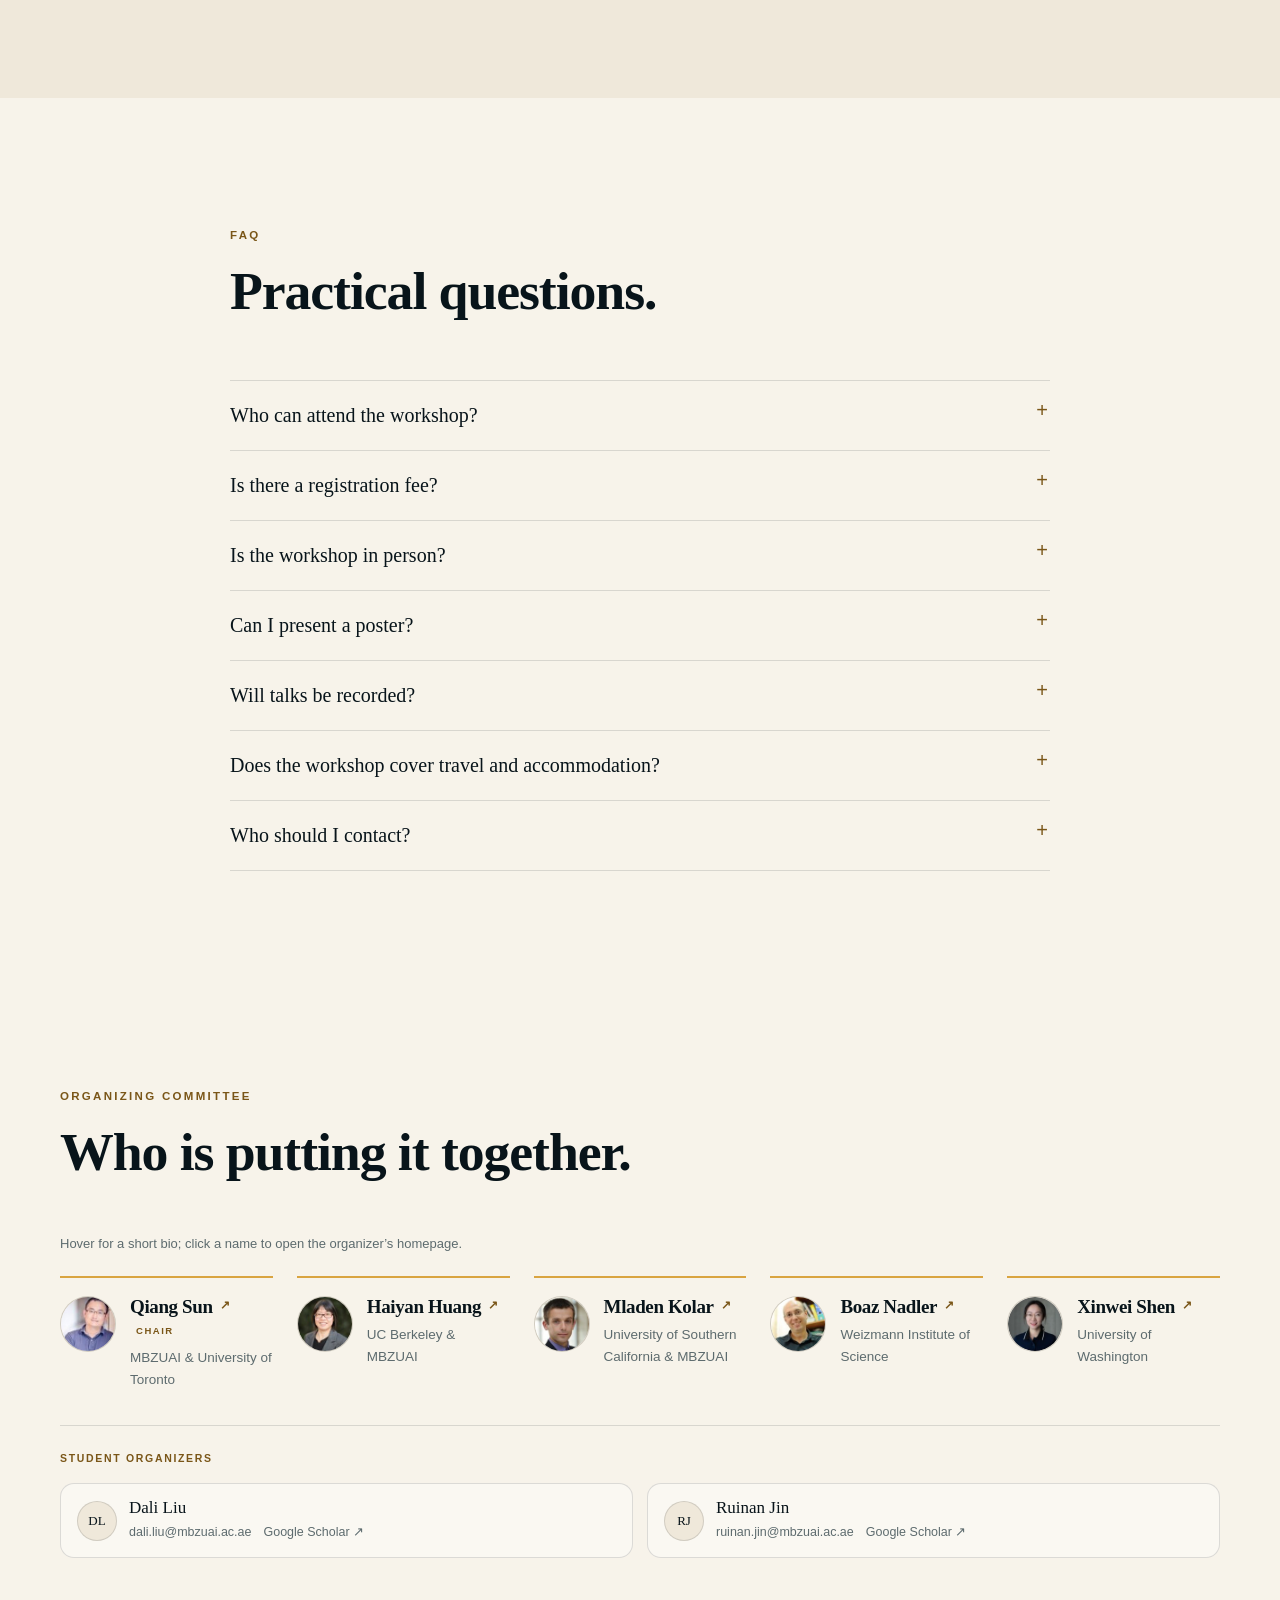
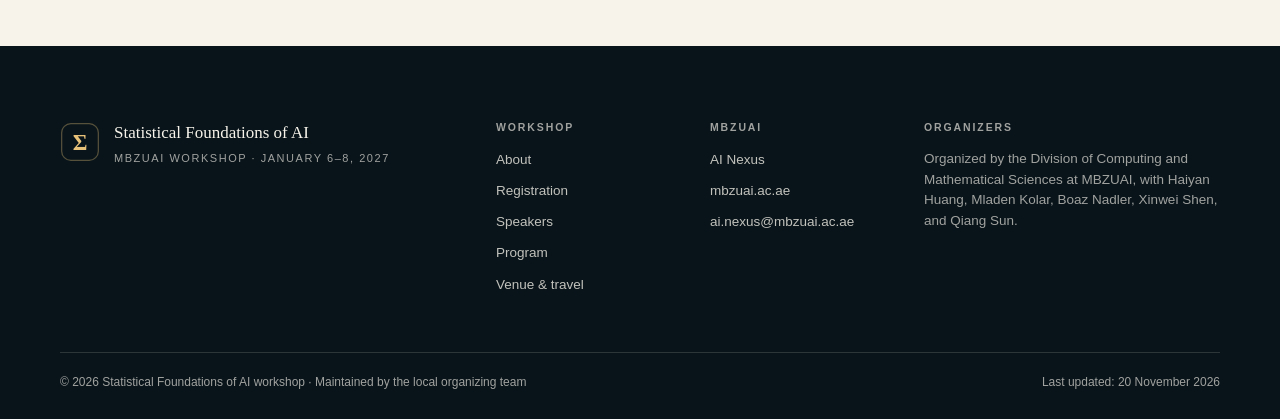
==== commit 6323482d: "Add student organizers below the organizing committee" ====
--- a/index.html
+++ b/index.html
@@ -779,6 +779,32 @@
             </div>
           </li>
         </ul>
+
+        <div class="student-organizers" data-reveal>
+          <p class="student-organizers__label">Student organizers</p>
+          <ul class="student-organizers__list">
+            <li class="student-organizer">
+              <span class="student-organizer__avatar" aria-hidden="true">DL</span>
+              <div class="student-organizer__body">
+                <span class="student-organizer__name">Dali Liu</span>
+                <span class="student-organizer__links">
+                  <a href="mailto:dali.liu@mbzuai.ac.ae">dali.liu@mbzuai.ac.ae</a>
+                  <a href="https://scholar.google.com/citations?user=20BtYjcAAAAJ&hl=en" target="_blank" rel="noopener noreferrer">Google Scholar <span aria-hidden="true">↗</span></a>
+                </span>
+              </div>
+            </li>
+            <li class="student-organizer">
+              <span class="student-organizer__avatar" aria-hidden="true">RJ</span>
+              <div class="student-organizer__body">
+                <span class="student-organizer__name">Ruinan Jin</span>
+                <span class="student-organizer__links">
+                  <a href="mailto:ruinan.jin@mbzuai.ac.ae">ruinan.jin@mbzuai.ac.ae</a>
+                  <a href="https://scholar.google.com/citations?user=kZVwM8EAAAAJ&hl=en" target="_blank" rel="noopener noreferrer">Google Scholar <span aria-hidden="true">↗</span></a>
+                </span>
+              </div>
+            </li>
+          </ul>
+        </div>
       </div>
     </section>
   </main>
--- a/assets/styles.css
+++ b/assets/styles.css
@@ -1870,6 +1870,90 @@
   .person-popover__avatar { width: 48px; height: 48px; }
 }
 
+/* Student organizers (below the organizing committee) */
+
+.student-organizers {
+  margin-top: 34px;
+  padding-top: 24px;
+  border-top: 1px solid var(--line);
+}
+
+.student-organizers__label {
+  margin: 0 0 16px;
+  font-size: 10.5px;
+  font-weight: 600;
+  letter-spacing: 0.16em;
+  text-transform: uppercase;
+  color: var(--amber-ink);
+}
+
+.student-organizers__list {
+  list-style: none;
+  display: grid;
+  grid-template-columns: repeat(2, minmax(0, 1fr));
+  gap: 14px;
+}
+
+.student-organizer {
+  display: flex;
+  align-items: center;
+  gap: 12px;
+  padding: 14px 16px;
+  border: 1px solid var(--line);
+  border-radius: 14px;
+  background: rgba(255, 255, 255, 0.4);
+}
+
+.student-organizer__avatar {
+  width: 40px;
+  height: 40px;
+  flex: none;
+  display: grid;
+  place-items: center;
+  border-radius: 50%;
+  border: 1px solid var(--line);
+  background: var(--paper-2);
+  font-family: var(--serif);
+  font-size: 13px;
+  color: var(--ink);
+}
+
+.student-organizer__body {
+  display: grid;
+  gap: 3px;
+  min-width: 0;
+}
+
+.student-organizer__name {
+  font-family: var(--serif);
+  font-size: 17px;
+  line-height: 1.2;
+}
+
+.student-organizer__links {
+  display: flex;
+  flex-wrap: wrap;
+  gap: 4px 12px;
+  font-size: 12.5px;
+}
+
+.student-organizer__links a {
+  color: var(--muted);
+  text-decoration: none;
+  border-bottom: 1px solid transparent;
+  transition: color 0.2s ease, border-color 0.2s ease;
+}
+
+.student-organizer__links a:hover,
+.student-organizer__links a:focus-visible {
+  color: var(--amber-ink);
+  border-bottom-color: rgba(122, 86, 24, 0.35);
+}
+
+@media (max-width: 640px) {
+  .student-organizers__list { grid-template-columns: 1fr; }
+}
+
 /* --------------------------------------------------------------------------
    Equal-height card grids (speakers / topics / program days / organizers)
    -------------------------------------------------------------------------- */
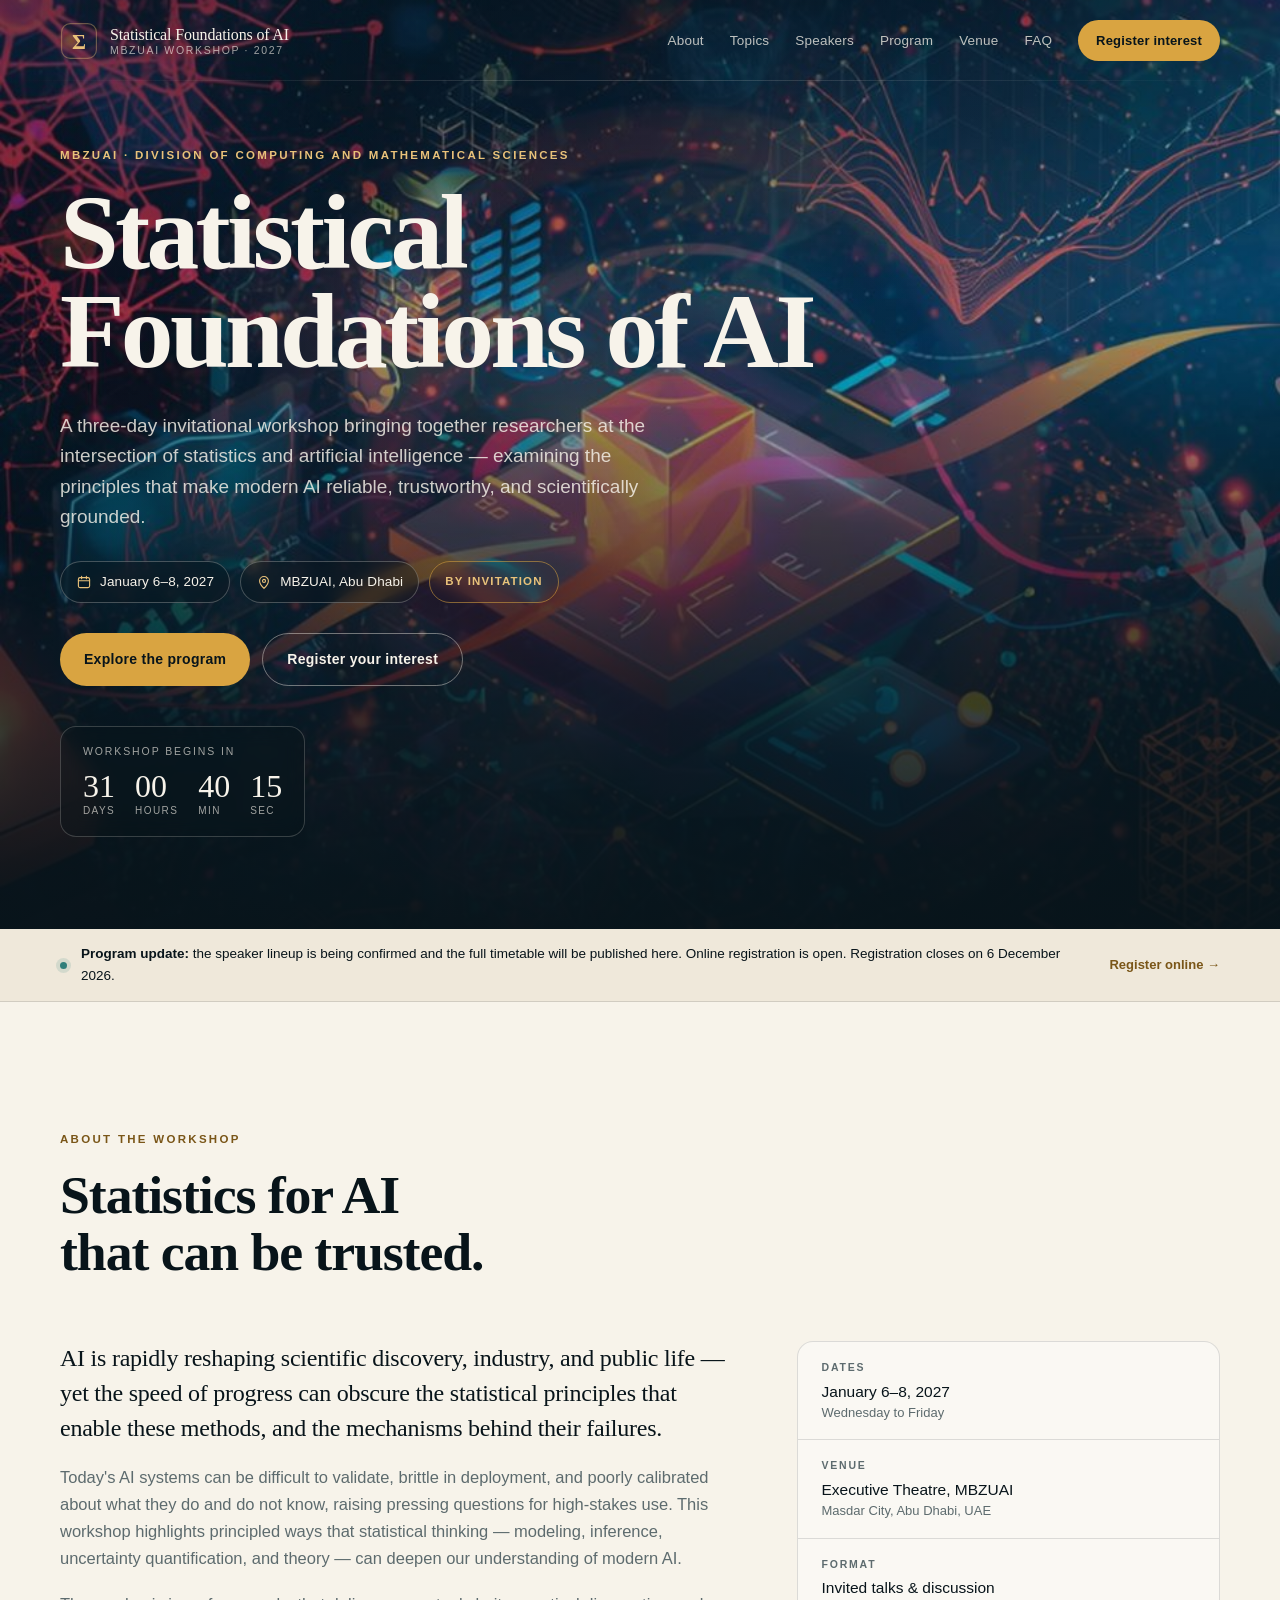
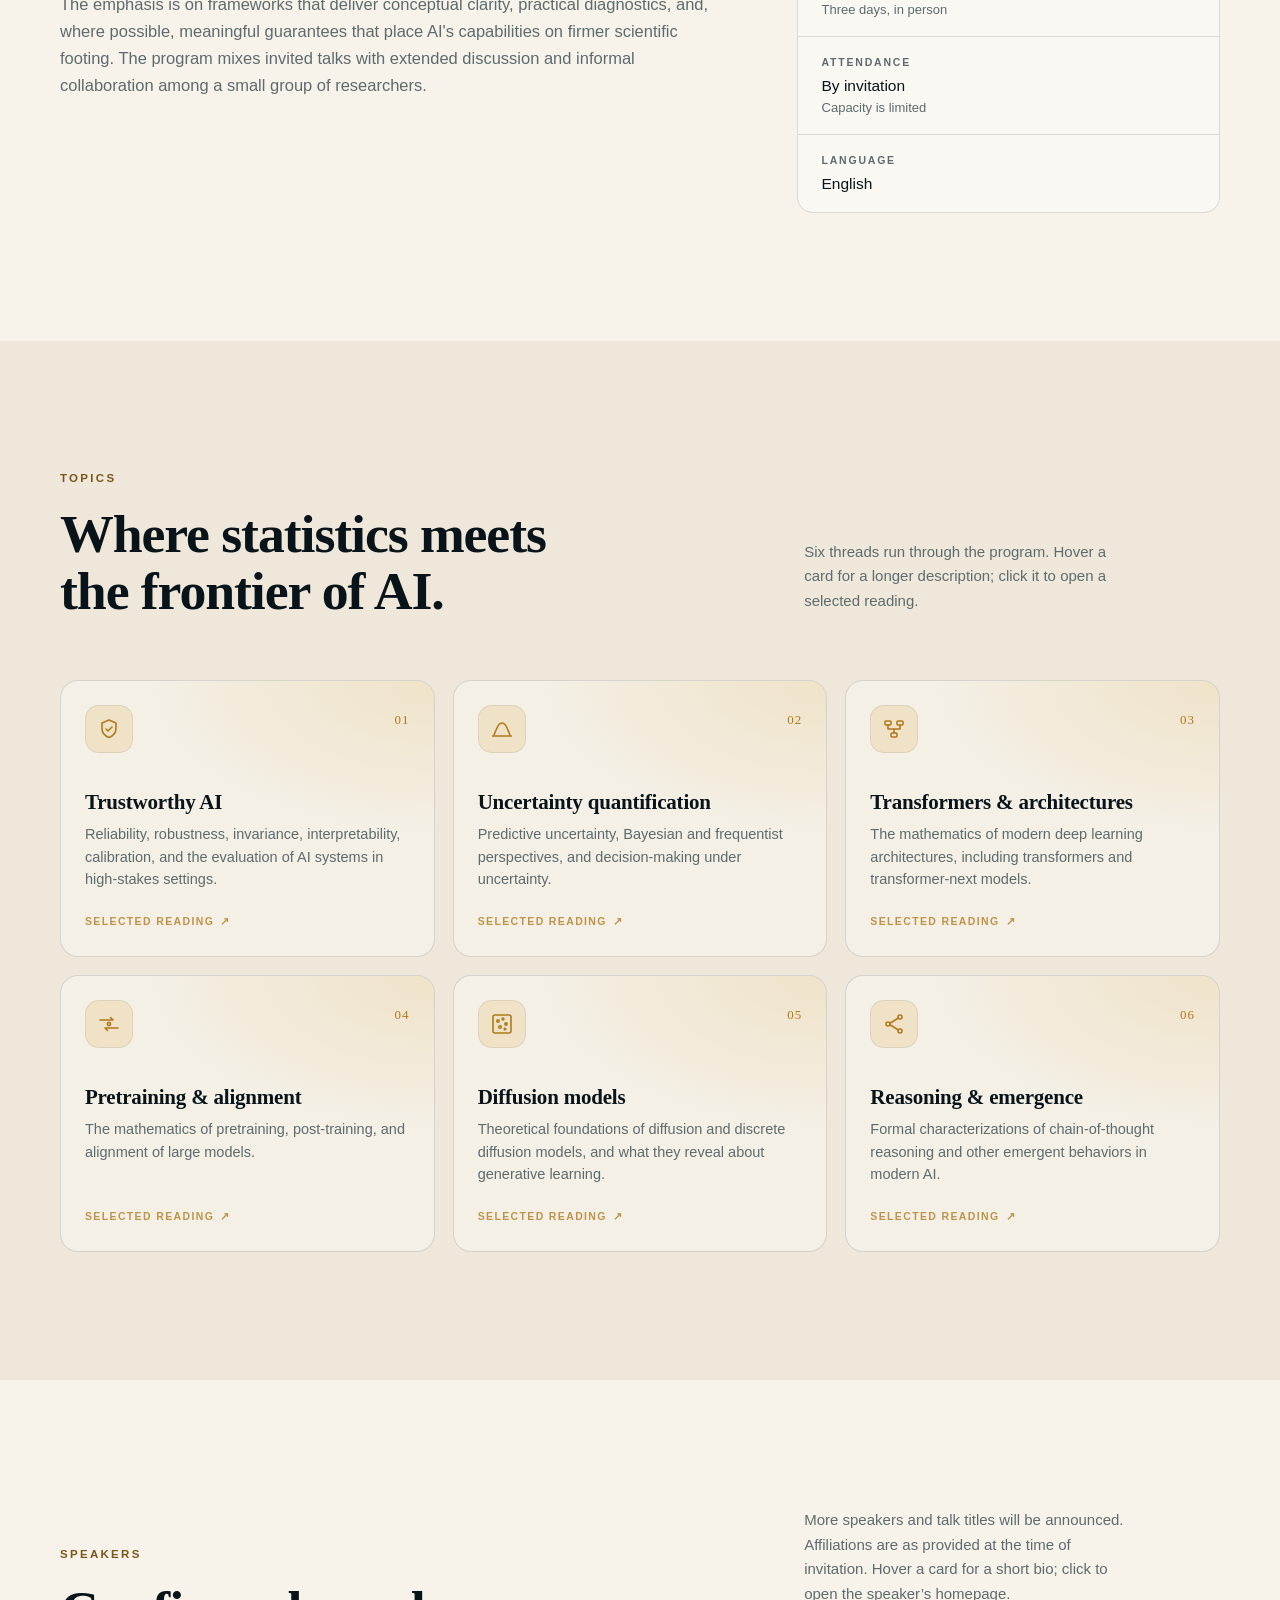
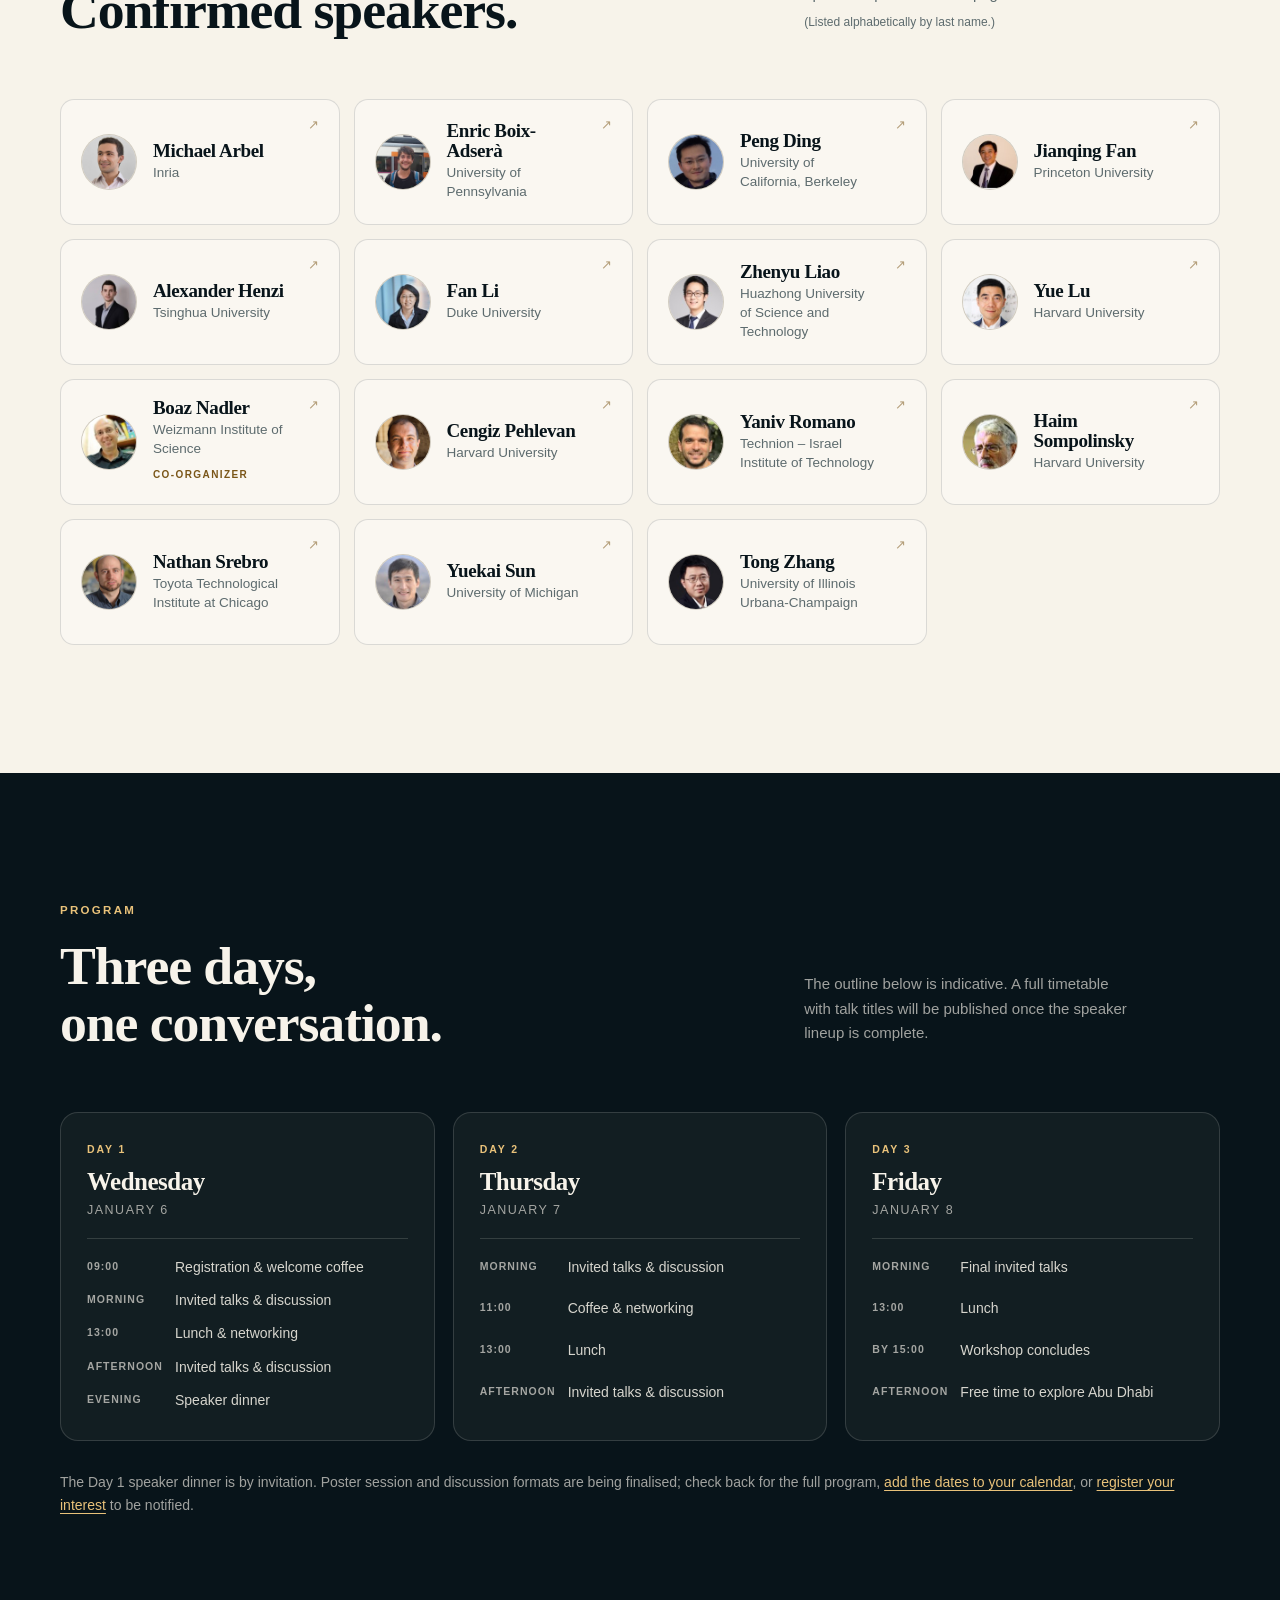
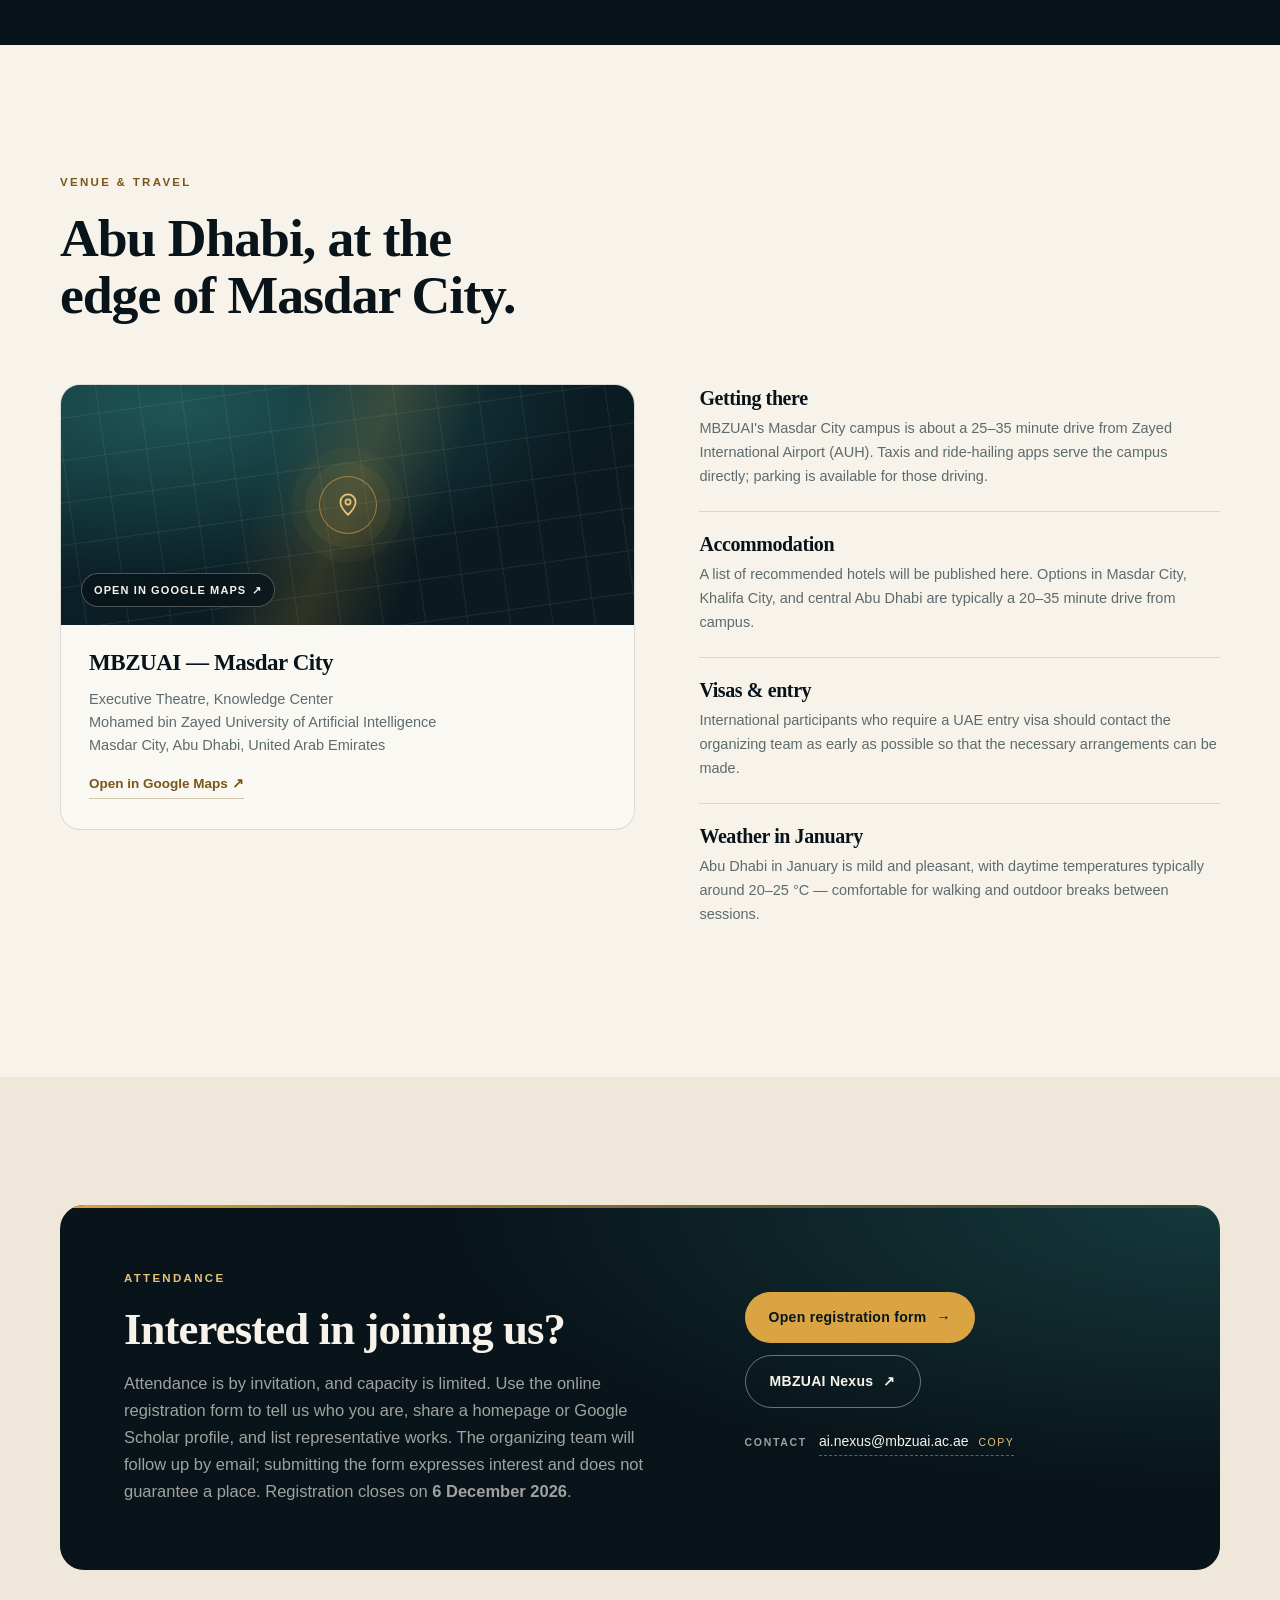
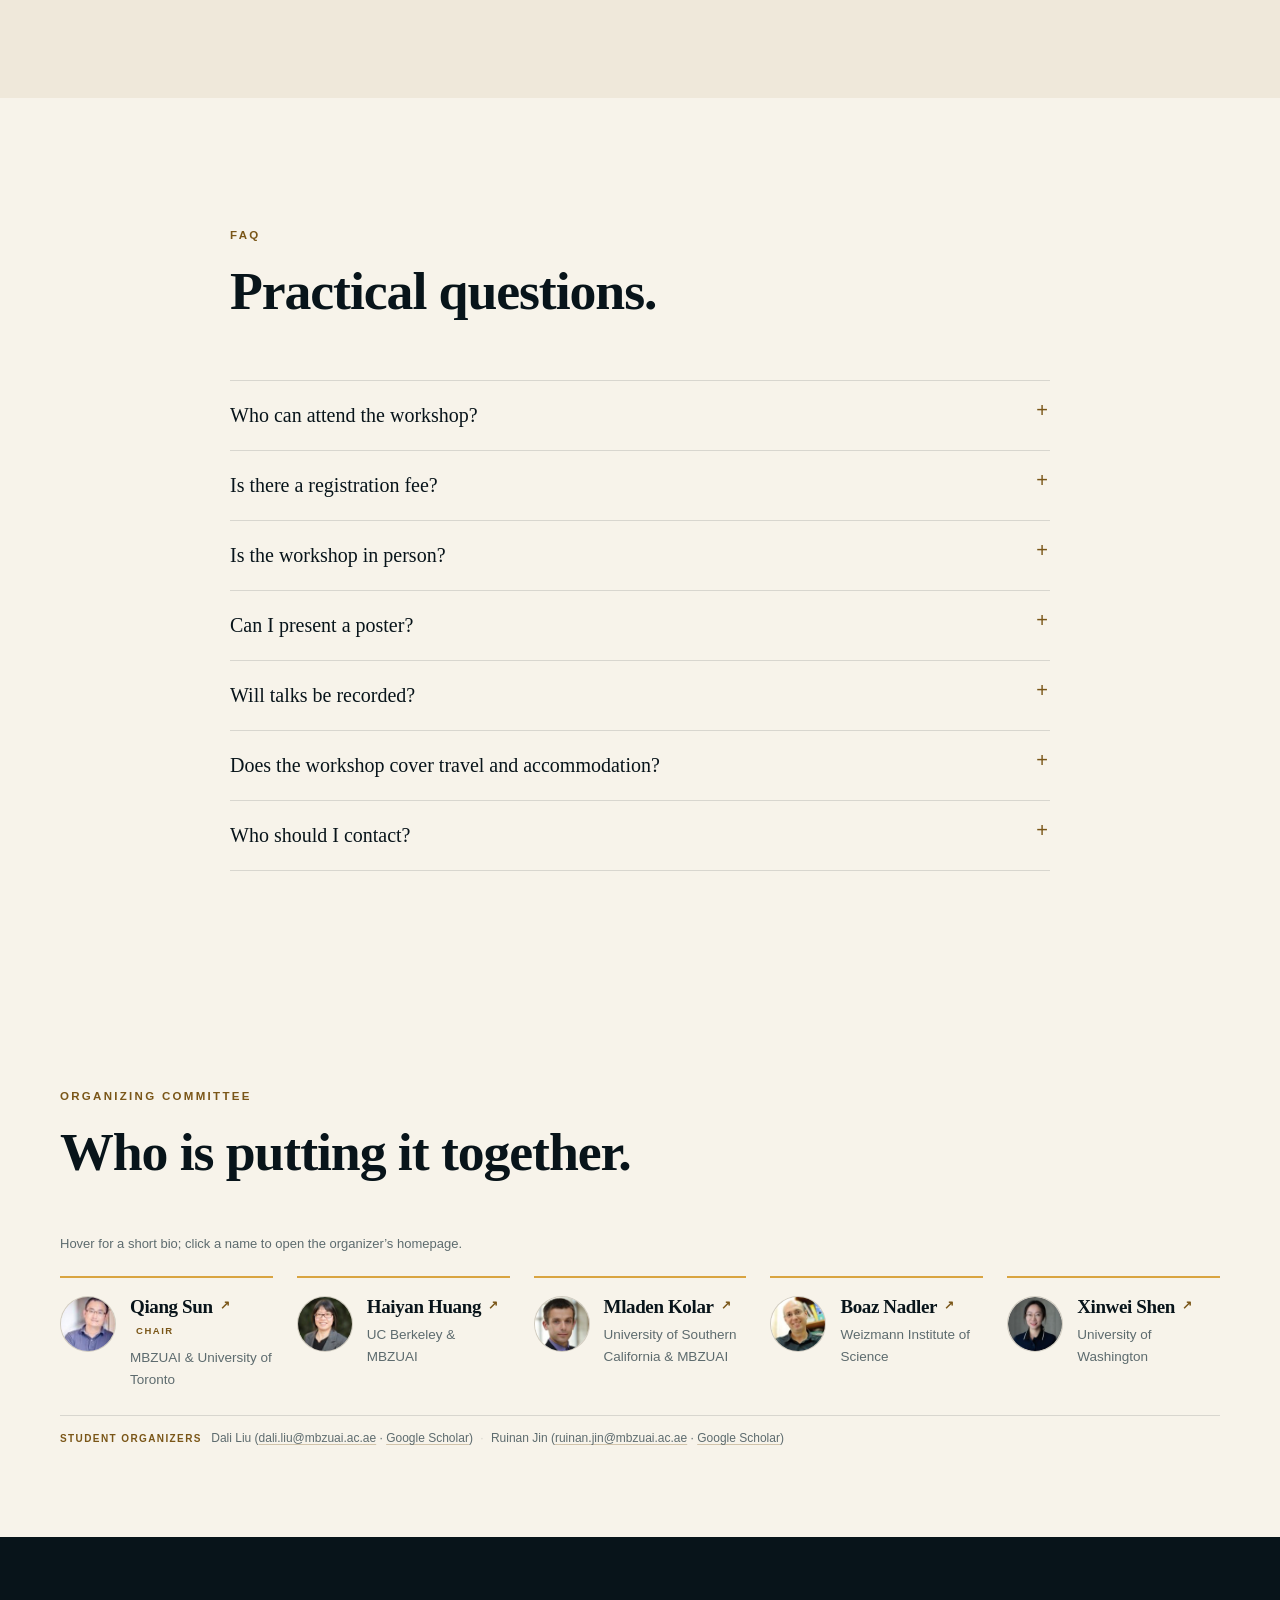
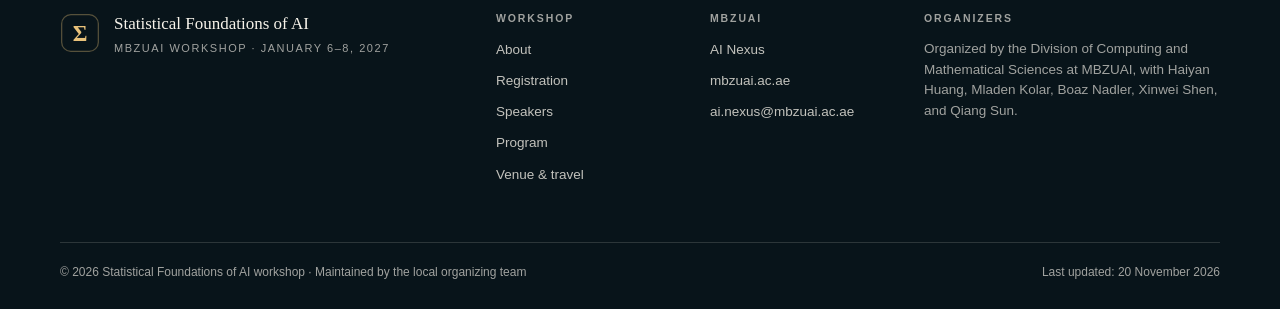
==== commit 6fc5701e: "Make student organizers a compact footnote under the committee" ====
--- a/index.html
+++ b/index.html
@@ -780,31 +780,12 @@
           </li>
         </ul>
 
-        <div class="student-organizers" data-reveal>
-          <p class="student-organizers__label">Student organizers</p>
-          <ul class="student-organizers__list">
-            <li class="student-organizer">
-              <span class="student-organizer__avatar" aria-hidden="true">DL</span>
-              <div class="student-organizer__body">
-                <span class="student-organizer__name">Dali Liu</span>
-                <span class="student-organizer__links">
-                  <a href="mailto:dali.liu@mbzuai.ac.ae">dali.liu@mbzuai.ac.ae</a>
-                  <a href="https://scholar.google.com/citations?user=20BtYjcAAAAJ&hl=en" target="_blank" rel="noopener noreferrer">Google Scholar <span aria-hidden="true">↗</span></a>
-                </span>
-              </div>
-            </li>
-            <li class="student-organizer">
-              <span class="student-organizer__avatar" aria-hidden="true">RJ</span>
-              <div class="student-organizer__body">
-                <span class="student-organizer__name">Ruinan Jin</span>
-                <span class="student-organizer__links">
-                  <a href="mailto:ruinan.jin@mbzuai.ac.ae">ruinan.jin@mbzuai.ac.ae</a>
-                  <a href="https://scholar.google.com/citations?user=kZVwM8EAAAAJ&hl=en" target="_blank" rel="noopener noreferrer">Google Scholar <span aria-hidden="true">↗</span></a>
-                </span>
-              </div>
-            </li>
-          </ul>
-        </div>
+        <p class="student-organizers-note" data-reveal>
+          <span class="student-organizers-note__label">Student organizers</span>
+          Dali Liu (<a href="mailto:dali.liu@mbzuai.ac.ae">dali.liu@mbzuai.ac.ae</a> · <a href="https://scholar.google.com/citations?user=20BtYjcAAAAJ&hl=en" target="_blank" rel="noopener noreferrer">Google Scholar</a>)
+          <span class="student-organizers-note__sep">·</span>
+          Ruinan Jin (<a href="mailto:ruinan.jin@mbzuai.ac.ae">ruinan.jin@mbzuai.ac.ae</a> · <a href="https://scholar.google.com/citations?user=kZVwM8EAAAAJ&hl=en" target="_blank" rel="noopener noreferrer">Google Scholar</a>)
+        </p>
       </div>
     </section>
   </main>
--- a/assets/styles.css
+++ b/assets/styles.css
@@ -1870,88 +1870,42 @@
   .person-popover__avatar { width: 48px; height: 48px; }
 }
 
-/* Student organizers (below the organizing committee) */
-
-.student-organizers {
-  margin-top: 34px;
-  padding-top: 24px;
+/* Student organizers (footnote under the organizing committee) */
+
+.student-organizers-note {
+  margin: 24px 0 0;
+  padding-top: 12px;
   border-top: 1px solid var(--line);
-}
-
-.student-organizers__label {
-  margin: 0 0 16px;
-  font-size: 10.5px;
-  font-weight: 600;
-  letter-spacing: 0.16em;
+  font-size: 12px;
+  line-height: 1.7;
+  color: var(--muted);
+}
+
+.student-organizers-note__label {
+  margin-right: 6px;
+  font-size: 10px;
+  font-weight: 600;
+  letter-spacing: 0.14em;
   text-transform: uppercase;
   color: var(--amber-ink);
 }
 
-.student-organizers__list {
-  list-style: none;
-  display: grid;
-  grid-template-columns: repeat(2, minmax(0, 1fr));
-  gap: 14px;
-}
-
-.student-organizer {
-  display: flex;
-  align-items: center;
-  gap: 12px;
-  padding: 14px 16px;
-  border: 1px solid var(--line);
-  border-radius: 14px;
-  background: rgba(255, 255, 255, 0.4);
-}
-
-.student-organizer__avatar {
-  width: 40px;
-  height: 40px;
-  flex: none;
-  display: grid;
-  place-items: center;
-  border-radius: 50%;
-  border: 1px solid var(--line);
-  background: var(--paper-2);
-  font-family: var(--serif);
-  font-size: 13px;
-  color: var(--ink);
-}
-
-.student-organizer__body {
-  display: grid;
-  gap: 3px;
-  min-width: 0;
-}
-
-.student-organizer__name {
-  font-family: var(--serif);
-  font-size: 17px;
-  line-height: 1.2;
-}
-
-.student-organizer__links {
-  display: flex;
-  flex-wrap: wrap;
-  gap: 4px 12px;
-  font-size: 12.5px;
-}
-
-.student-organizer__links a {
+.student-organizers-note a {
   color: var(--muted);
-  text-decoration: none;
-  border-bottom: 1px solid transparent;
-  transition: color 0.2s ease, border-color 0.2s ease;
-}
-
-.student-organizer__links a:hover,
-.student-organizer__links a:focus-visible {
+  text-decoration: underline;
+  text-underline-offset: 2px;
+  text-decoration-color: rgba(122, 86, 24, 0.3);
+  transition: color 0.2s ease;
+}
+
+.student-organizers-note a:hover,
+.student-organizers-note a:focus-visible {
   color: var(--amber-ink);
-  border-bottom-color: rgba(122, 86, 24, 0.35);
-}
-
-@media (max-width: 640px) {
-  .student-organizers__list { grid-template-columns: 1fr; }
+}
+
+.student-organizers-note__sep {
+  margin: 0 4px;
+  color: var(--line);
 }
 
 /* --------------------------------------------------------------------------
